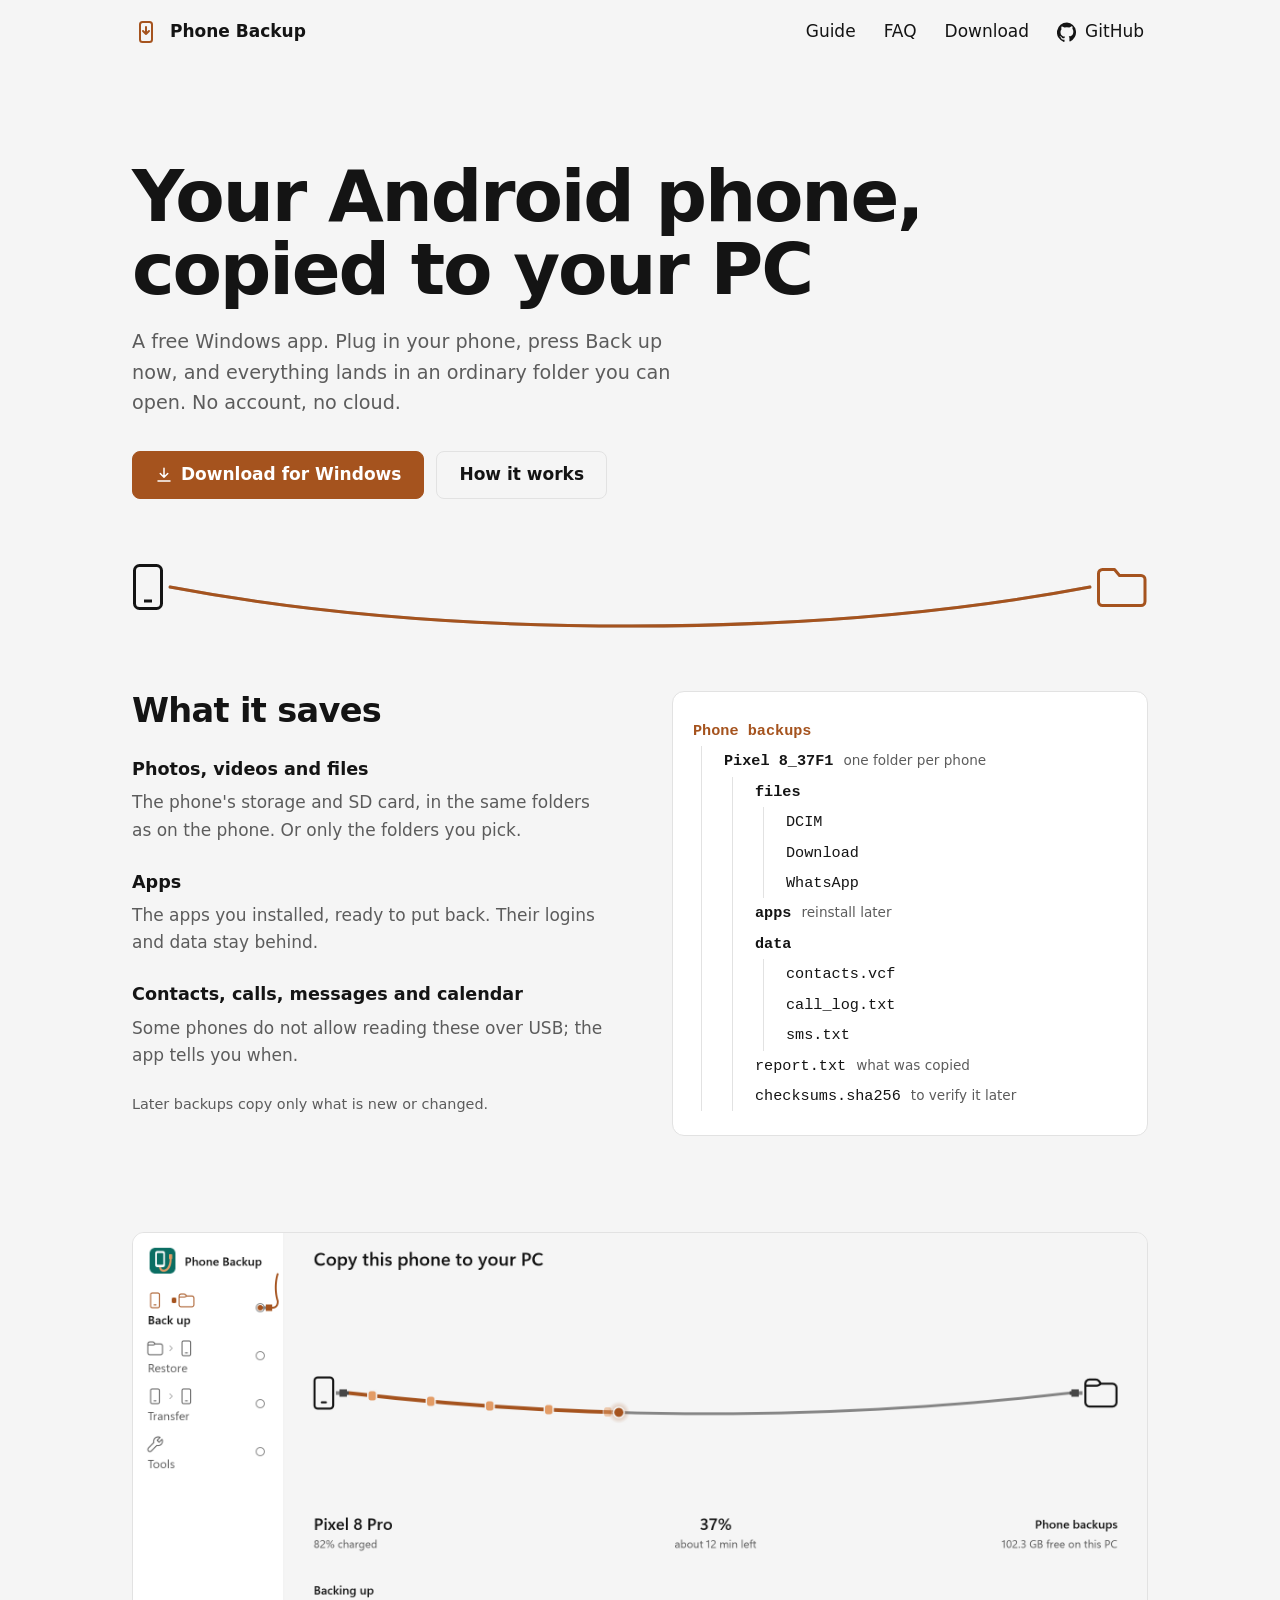
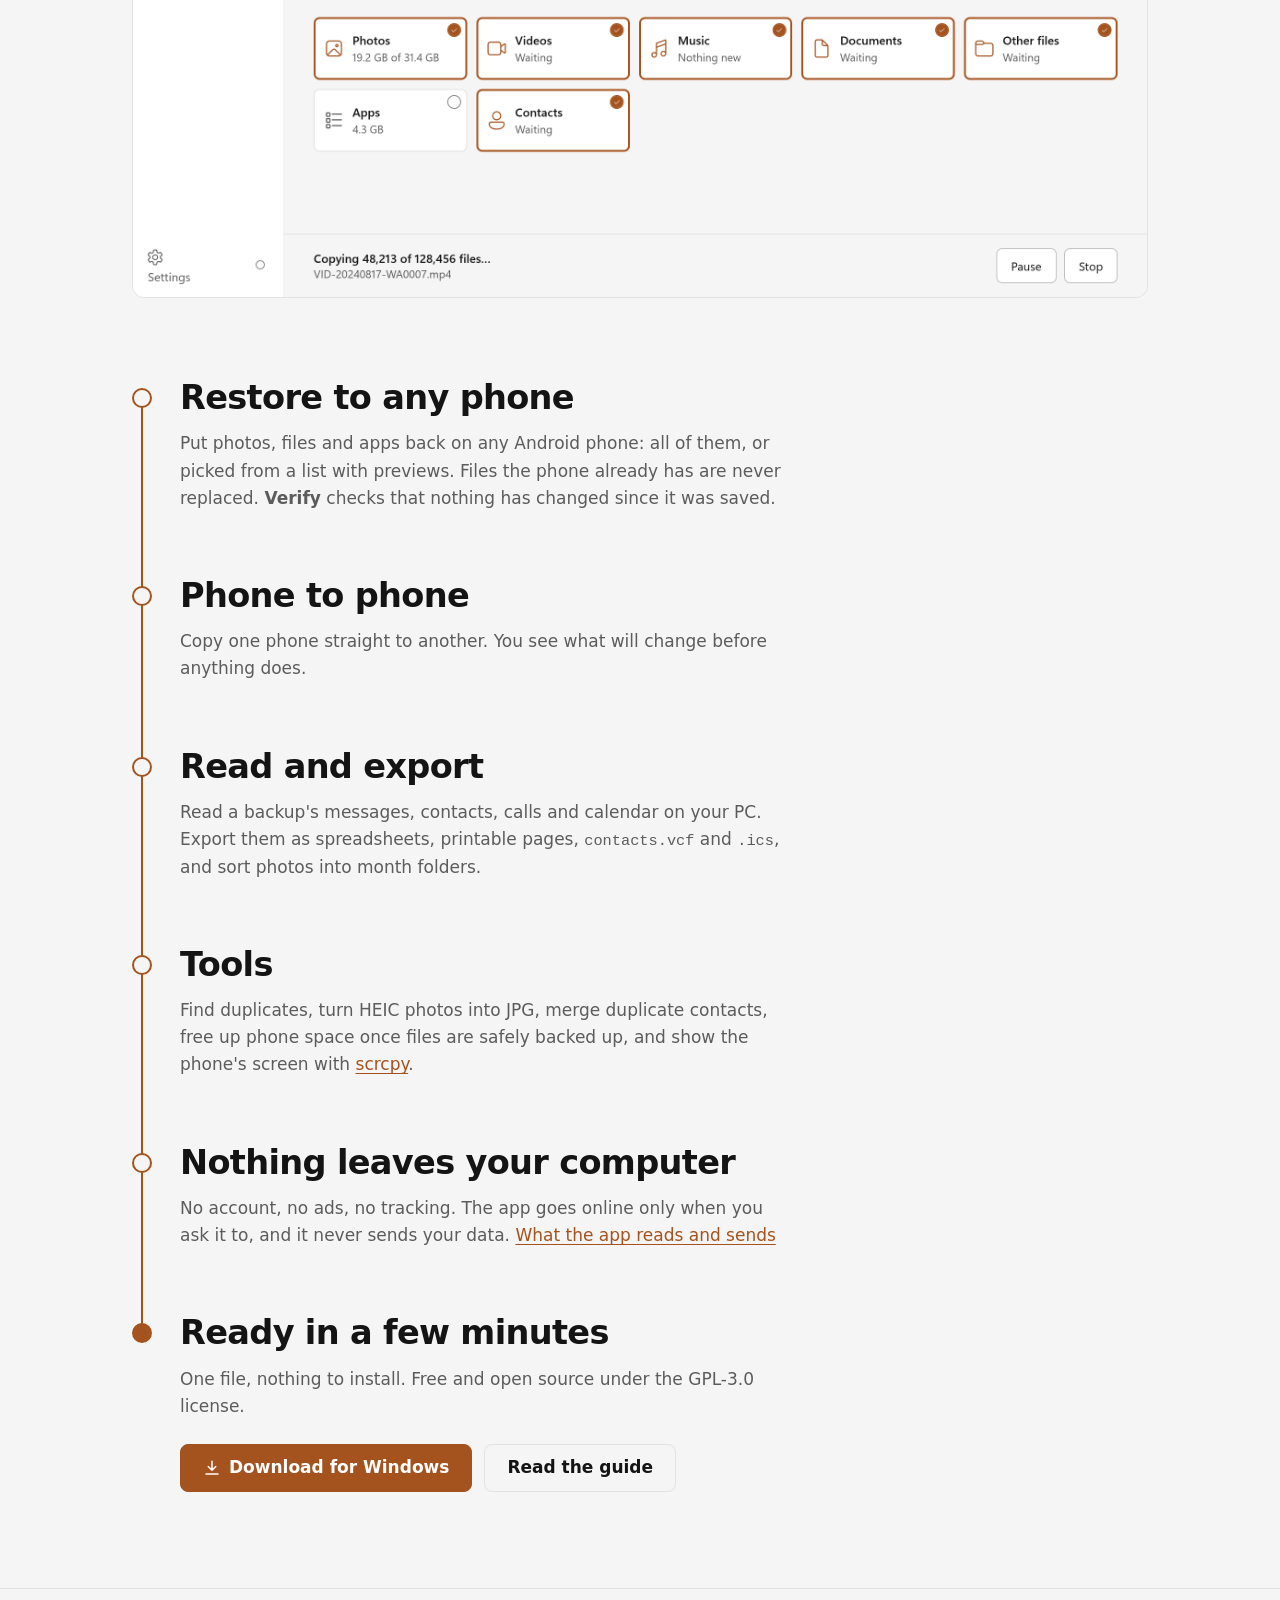
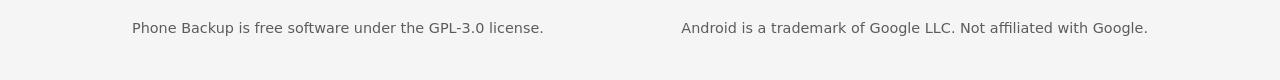
==== docs/index.html @ a94200a1 "Close the gaps in the home page rail and name the Verify button as the app shows it" ====
<!doctype html>
<html lang="en">
<head>
<meta charset="utf-8">
<meta name="viewport" content="width=device-width, initial-scale=1">
<title>Phone Backup: free Android backup for Windows</title>
<meta name="description" content="A free, open-source Windows app that backs up an Android phone over USB or Wi-Fi. No account, no cloud.">
<meta name="color-scheme" content="light dark">
<meta name="theme-color" media="(prefers-color-scheme: light)" content="#F5F5F5">
<meta name="theme-color" media="(prefers-color-scheme: dark)" content="#000000">
<link rel="stylesheet" href="site.css">
</head>
<body>
<a class="skip" href="#main">Skip to content</a>

<header>
  <div class="wrap">
    <a class="brand" href="./">
      <span class="logo" aria-hidden="true"><svg width="24" height="24" viewBox="0 0 24 24" fill="none" stroke="currentColor" stroke-width="2" stroke-linecap="round" stroke-linejoin="round" aria-hidden="true"><rect x="6" y="2" width="12" height="20" rx="2.5"/><path d="M12 7v7m-3-3 3 3 3-3"/></svg></span>
      Phone Backup
    </a>
    <nav aria-label="Pages">
      <a class="nav-link" href="guide">Guide</a>
      <a class="nav-link" href="faq">FAQ</a>
      <a class="nav-link" href="download">Download</a>
      <a class="nav-link" href="https://github.com/mitunmanav/phone-backup">
      <svg width="20" height="20" viewBox="0 0 24 24" fill="currentColor" aria-hidden="true"><path d="M12 .5a12 12 0 0 0-3.8 23.4c.6.1.8-.3.8-.6v-2.1c-3.3.7-4-1.6-4-1.6-.6-1.4-1.4-1.8-1.4-1.8-1-.7.1-.7.1-.7 1.2.1 1.8 1.2 1.8 1.2 1 1.8 2.8 1.3 3.5 1 .1-.8.4-1.3.7-1.6-2.7-.3-5.5-1.3-5.5-6 0-1.2.5-2.3 1.2-3.1-.1-.3-.5-1.5.1-3.2 0 0 1-.3 3.3 1.2a11.5 11.5 0 0 1 6 0C17.3 4.7 18.3 5 18.3 5c.7 1.7.2 2.9.1 3.2.8.8 1.2 1.9 1.2 3.1 0 4.7-2.8 5.7-5.5 6 .4.4.8 1.1.8 2.2v3.3c0 .3.2.7.8.6A12 12 0 0 0 12 .5Z"/></svg>
      GitHub
      </a>
    </nav>
  </div>
</header>

<main id="main">
  <div class="wrap intro">
    <h1>Your Android phone, copied to your PC</h1>
    <p class="lead">A free Windows app. Plug in your phone, press Back up now, and everything lands in an ordinary folder you can open. No account, no cloud.</p>
    <div class="actions">
      <a class="btn primary" href="download">
        <svg width="18" height="18" viewBox="0 0 24 24" fill="none" stroke="currentColor" stroke-width="2" stroke-linecap="round" stroke-linejoin="round" aria-hidden="true"><path d="M12 3v12m-5-5 5 5 5-5"/><path d="M4 20h16"/></svg>
        Download for Windows
      </a>
      <a class="btn" href="guide">How it works</a>
    </div>
  </div>

  <!-- The app's cable: copper fills from the phone to the folder once, then the folder lights up. -->
  <div class="wrap cable" aria-hidden="true">
    <svg class="end phone" width="32" height="48" viewBox="0 0 32 48" fill="none" stroke="currentColor" stroke-width="3"><rect x="2.5" y="2.5" width="27" height="43" rx="5"/><path d="M12 38h8"/></svg>
    <svg class="wire" viewBox="0 0 1000 60" preserveAspectRatio="none">
      <path class="slack" d="M0 12C300 64 700 64 1000 12" pathLength="100"/>
      <path class="lit" d="M0 12C300 64 700 64 1000 12" pathLength="100"/>
    </svg>
    <svg class="end folder" width="52" height="44" viewBox="0 0 52 44" fill="none" stroke="currentColor" stroke-width="3" stroke-linejoin="round"><path d="M2.5 8.5a4 4 0 0 1 4-4h12l5 6h21.5a4 4 0 0 1 4 4v22a4 4 0 0 1-4 4h-38.5a4 4 0 0 1-4-4z"/></svg>
  </div>

  <div class="wrap saves">
    <div class="kinds">
      <h2>What it saves</h2>
      <div>
        <h3>Photos, videos and files</h3>
        <p>The phone's storage and SD card, in the same folders as on the phone. Or only the folders you pick.</p>
      </div>
      <div>
        <h3>Apps</h3>
        <p>The apps you installed, ready to put back. Their logins and data stay behind.</p>
      </div>
      <div>
        <h3>Contacts, calls, messages and calendar</h3>
        <p>Some phones do not allow reading these over USB; the app tells you when.</p>
      </div>
      <p class="note">Later backups copy only what is new or changed.</p>
    </div>

    <div class="tree mono" role="img" aria-label="Example backup folder: files, apps and data folders inside a folder named after the phone.">
      <ul>
        <li style="--i:0"><span class="dir root">Phone backups</span>
          <ul>
            <li style="--i:1"><span class="dir">Pixel 8_37F1</span><span class="hint">one folder per phone</span>
              <ul>
                <li style="--i:2"><span class="dir">files</span>
                  <ul>
                    <li style="--i:3"><span>DCIM</span></li>
                    <li style="--i:4"><span>Download</span></li>
                    <li style="--i:5"><span>WhatsApp</span></li>
                  </ul>
                </li>
                <li style="--i:6"><span class="dir">apps</span><span class="hint">reinstall later</span></li>
                <li style="--i:7"><span class="dir">data</span>
                  <ul>
                    <li style="--i:8"><span>contacts.vcf</span></li>
                    <li style="--i:9"><span>call_log.txt</span></li>
                    <li style="--i:10"><span>sms.txt</span></li>
                  </ul>
                </li>
                <li style="--i:11"><span>report.txt</span><span class="hint">what was copied</span></li>
                <li style="--i:12"><span>checksums.sha256</span><span class="hint">to verify it later</span></li>
              </ul>
            </li>
          </ul>
        </li>
      </ul>
    </div>
  </div>

  <figure class="wrap shot">
    <picture>
      <source srcset="app-dark.png" media="(prefers-color-scheme: dark)">
      <img src="app-light.png" width="2200" height="1440" alt="Phone Backup copying a Pixel 8 Pro to the PC: a cable runs from the phone to the backup folder, lit 37% of the way, above tiles for photos, videos, music, documents, other files, apps and contacts.">
    </picture>
  </figure>

  <!-- The cable carries on down the page; each thing the app does plugs into it. -->
  <div class="wrap">
    <div class="rail">
      <div class="plug">
        <h2>Restore to any phone</h2>
        <p>Put photos, files and apps back on any Android phone: all of them, or picked from a list with previews. Files the phone already has are never replaced. <strong>Verify</strong> checks that nothing has changed since it was saved.</p>
      </div>
      <div class="plug">
        <h2>Phone to phone</h2>
        <p>Copy one phone straight to another. You see what will change before anything does.</p>
      </div>
      <div class="plug">
        <h2>Read and export</h2>
        <p>Read a backup's messages, contacts, calls and calendar on your PC. Export them as spreadsheets, printable pages, <code>contacts.vcf</code> and <code>.ics</code>, and sort photos into month folders.</p>
      </div>
      <div class="plug">
        <h2>Tools</h2>
        <p>Find duplicates, turn HEIC photos into JPG, merge duplicate contacts, free up phone space once files are safely backed up, and show the phone's screen with <a href="https://github.com/Genymobile/scrcpy">scrcpy</a>.</p>
      </div>
      <div class="plug">
        <h2>Nothing leaves your computer</h2>
        <p>No account, no ads, no tracking. The app goes online only when you ask it to, and it never sends your data. <a href="faq#privacy">What the app reads and sends</a></p>
      </div>
      <div class="plug">
        <h2>Ready in a few minutes</h2>
        <p>One file, nothing to install. Free and open source under the GPL-3.0 license.</p>
        <div class="actions">
          <a class="btn primary" href="download">
            <svg width="18" height="18" viewBox="0 0 24 24" fill="none" stroke="currentColor" stroke-width="2" stroke-linecap="round" stroke-linejoin="round" aria-hidden="true"><path d="M12 3v12m-5-5 5 5 5-5"/><path d="M4 20h16"/></svg>
            Download for Windows
          </a>
          <a class="btn" href="guide">Read the guide</a>
        </div>
      </div>
    </div>
  </div>
</main>

<footer>
  <div class="wrap">
    <span>Phone Backup is free software under the GPL-3.0 license.</span>
    <span>Android is a trademark of Google LLC. Not affiliated with Google.</span>
  </div>
</footer>

</body>
</html>
---- docs/site.css ----
/* Same colors as the app (src/ui/theme.rs, fn tokens). */
:root {
  --bg: #F5F5F5; --surface: #FFFFFF; --line: #E2E2E2;
  --ink: #141414; --muted: #5C5C5C;
  --accent: #A5531E; --on-accent: #FFFFFF;
  --ease-out: cubic-bezier(0.23, 1, 0.32, 1);
}
@media (prefers-color-scheme: dark) {
  :root {
    --bg: #000000; --surface: #101010; --line: #2C2C2C;
    --ink: #F4F4F4; --muted: #B0B0B0;
    --accent: #E39C66; --on-accent: #1A0E05;
  }
}
* { box-sizing: border-box; }
html { -webkit-text-size-adjust: 100%; -webkit-tap-highlight-color: transparent; }
a { touch-action: manipulation; }
body {
  margin: 0; background: var(--bg); color: var(--ink);
  font: 17px/1.6 "Segoe UI Variable Text", "Segoe UI", system-ui, -apple-system, sans-serif;
}
a { color: var(--accent); text-underline-offset: 3px; }
:focus-visible { outline: 2px solid var(--accent); outline-offset: 3px; border-radius: 4px; }
/* Hidden until a keyboard user tabs to it. */
.skip { position: absolute; left: 16px; top: -64px; z-index: 2; padding: 10px 16px; background: var(--accent); color: var(--on-accent); border-radius: 8px; font-weight: 600; }
.skip:focus { top: 12px; }
.wrap { max-width: 1080px; margin: 0 auto; padding: 0 16px; }
@media (min-width: 640px) { .wrap { padding: 0 32px; } }
.mono { font-family: "Cascadia Code", "Cascadia Mono", Consolas, monospace; }

/* Header: the logo, then the pages. On phones the pages wrap onto their own row. */
header .wrap { display: flex; flex-wrap: wrap; align-items: center; justify-content: space-between; gap: 0 24px; min-height: 64px; }
.brand { display: flex; align-items: center; gap: 10px; font-weight: 600; color: var(--ink); text-decoration: none; min-height: 44px; }
/* Logo spot: a fixed square so the logo can be swapped in without moving the header. */
.logo { display: inline-grid; place-items: center; width: 28px; height: 28px; flex-shrink: 0; color: var(--accent); }
.logo > * { max-width: 100%; max-height: 100%; }
nav { display: flex; flex-wrap: wrap; gap: 0 20px; }
.nav-link { color: var(--ink); min-height: 44px; display: inline-flex; align-items: center; gap: 8px; padding: 0 4px; text-decoration: none; }
.nav-link[aria-current="page"] { color: var(--accent); text-decoration: underline; text-decoration-thickness: 2px; }
@media (hover: hover) and (pointer: fine) { .nav-link:hover { text-decoration: underline; } }
.nav-link svg { flex-shrink: 0; }
.brand, .nav-link { white-space: nowrap; }
/* Keeps all four pages on one row at 320 px. */
@media (max-width: 420px) { nav { gap: 0 12px; } .nav-link { padding: 0 2px; } .nav-link svg { display: none; } }

h1 {
  font-family: "Segoe UI Variable Display", "Segoe UI", system-ui, sans-serif;
  font-size: clamp(2.4rem, 7vw, 4.5rem); line-height: 1.02; font-weight: 600;
  letter-spacing: -0.03em; margin: 0 0 20px; text-wrap: balance;
}
.lead { font-size: 1.2rem; color: var(--muted); margin: 0 0 32px; max-width: 30em; }
.page-head { padding-block: 48px 40px; }
@media (min-width: 900px) { .page-head { padding-block: 80px 56px; } }
.page-head .lead { margin-bottom: 0; }

.actions { display: flex; flex-wrap: wrap; gap: 12px; }
.btn {
  display: inline-flex; align-items: center; gap: 8px; min-height: 48px; padding: 0 22px;
  border-radius: 8px; font-weight: 600; text-decoration: none;
  border: 1px solid var(--line); color: var(--ink); background: transparent;
  transition: transform 160ms var(--ease-out), background-color 150ms ease;
  user-select: none; -webkit-user-select: none; -webkit-touch-callout: none;
}
.btn:active { transform: scale(.97); }
.btn.primary { background: var(--accent); border-color: var(--accent); color: var(--on-accent); }
@media (hover: hover) and (pointer: fine) {
  .btn:hover { background: var(--surface); }
  /* Mixing toward ink darkens copper in light mode and lightens it in dark, so label contrast only improves. */
  .btn.primary:hover { background: color-mix(in srgb, var(--accent) 85%, var(--ink)); }
}
.note { margin: 16px 0 0; font-size: .9rem; color: var(--muted); }

/* Home: the headline, then the app's cable from the phone to the folder on the PC. */
.intro { padding-block: 56px 48px; }
@media (min-width: 900px) { .intro { padding-block: 96px 64px; } }
.intro h1 { max-width: 12em; }
.cable { display: flex; align-items: flex-start; gap: 6px; }
.cable .end { flex-shrink: 0; color: var(--ink); }
/* The wire's path starts 12 px down, so 12 px more meets the middle of the 48 px phone; the folder's middle is at 24 px too. */
.cable .wire { flex: 1; min-width: 0; height: 60px; margin-top: 12px; overflow: visible; }
.cable .folder { margin-top: 2px; color: var(--accent); animation: lightup 300ms ease 2.5s backwards; }
.wire path { fill: none; stroke-width: 3; stroke-linecap: round; }
.wire .slack { stroke: var(--muted); opacity: .45; }
.wire .lit { stroke: var(--accent); stroke-dasharray: 100; animation: fill 2s cubic-bezier(0.65, 0, 0.35, 1) .5s backwards; }
@keyframes fill { from { stroke-dashoffset: 100; } }
@keyframes lightup { from { color: var(--ink); } }
@media (max-width: 420px) { .cable svg.end { transform: scale(.8); } }

/* What it saves beside the real folder the app writes. */
.saves { display: grid; gap: 40px; padding-block: 40px 72px; }
@media (min-width: 900px) { .saves { grid-template-columns: 1fr 1fr; gap: 64px; padding-block: 56px 96px; } }
.kinds { display: grid; gap: 24px; align-content: start; }
.kinds h2, .kinds .note { margin: 0; }
.kinds p { margin: 0; color: var(--muted); max-width: 32em; }
.tree {
  background: var(--surface); border: 1px solid var(--line); border-radius: 12px;
  padding: 24px 20px; font-size: .95rem; line-height: 2; overflow-x: auto;
}
.tree ul { list-style: none; margin: 0; padding: 0; }
.tree ul ul { padding-left: 22px; border-left: 1px solid var(--line); margin-left: 8px; }
/* Long phone names and paths wrap instead of being cut off at large text sizes. */
.tree li { overflow-wrap: anywhere; }
/* Rows arrive top to bottom once on load, like files landing in the backup. --i is the row number. */
.tree li > span { display: inline-block; max-width: 100%; line-height: 1.5; animation: arrive 360ms var(--ease-out) both; animation-delay: calc(1.2s + var(--i) * 50ms); }
@keyframes arrive { from { opacity: 0; transform: translateX(-8px); } }
.tree .dir { font-weight: 700; }
.tree .root { color: var(--accent); }
.tree .hint { margin-left: 10px; color: var(--muted); font-family: "Segoe UI", system-ui, sans-serif; font-size: .85rem; }
@media (max-width: 420px) { .tree { padding: 20px 14px; font-size: .85rem; } .tree ul ul { padding-left: 14px; margin-left: 4px; } }

/* The real app mid-backup; the picture follows the visitor's light or dark setting. */
.shot { margin: 0 auto; padding-bottom: 72px; }
.shot img { display: block; width: 100%; height: auto; border: 1px solid var(--line); border-radius: 12px; }

/* Home: the cable runs on down the page and each thing the app does plugs into a socket on it. Not numbered: these are not steps. */
.rail { max-width: 44em; padding: 8px 0 96px 48px; }
.plug { position: relative; padding-bottom: 64px; }
.plug:last-child { padding-bottom: 0; }
.plug h2 { position: relative; }
.plug h2::before {
  content: ""; position: absolute; left: -48px; top: calc(.6em - 10px); z-index: 1;
  width: 20px; height: 20px; border-radius: 50%; box-sizing: border-box;
  background: var(--bg); border: 2px solid var(--accent);
}
.plug:last-child h2::before { background: var(--accent); }
.plug::after { content: ""; position: absolute; left: -39px; top: 20px; bottom: -20px; width: 2px; background: var(--accent); }
.plug:last-child::after { display: none; }
.plug p { margin: 0; color: var(--muted); max-width: 36em; }
.plug .actions { margin-top: 24px; }
@media (max-width: 420px) { .rail { padding-left: 36px; } .plug h2::before { left: -36px; } .plug::after { left: -27px; } }

section { padding: 72px 0; border-top: 1px solid var(--line); }
h2 { font-size: clamp(1.6rem, 3.5vw, 2.1rem); line-height: 1.2; font-weight: 600; letter-spacing: -0.02em; margin: 0 0 12px; }
.section-lead { color: var(--muted); margin: 0 0 40px; max-width: 36em; }
h3 { font-size: 1.1rem; margin: 0 0 6px; }
.cols { display: grid; gap: 32px 40px; grid-template-columns: repeat(auto-fit, minmax(min(100%, 240px), 1fr)); }
.cols p { margin: 0; color: var(--muted); max-width: 32em; }
code { font-family: "Cascadia Code", Consolas, monospace; font-size: .9em; overflow-wrap: anywhere; }
pre { background: var(--surface); border: 1px solid var(--line); border-radius: 8px; padding: 16px; overflow-x: auto; margin: 16px 0 0; max-width: 32em; }
.split { display: grid; gap: 40px; }
@media (min-width: 900px) { .split { grid-template-columns: 1fr 1fr; gap: 64px; } }
.split p { color: var(--muted); margin: 0; max-width: 32em; }

/* Guide: a copper cable runs down the steps and plugs into each number, like the cable in the app. */
.steps { list-style: none; margin: 0; padding: 0; counter-reset: step; max-width: 40em; }
.steps li { position: relative; counter-increment: step; padding: 0 0 36px 60px; }
.steps li::before {
  content: counter(step); position: absolute; left: 0; top: -2px; z-index: 1;
  width: 36px; height: 36px; border-radius: 50%; display: grid; place-items: center;
  background: var(--bg); border: 2px solid var(--accent); color: var(--accent); font-weight: 700;
}
.steps li::after { content: ""; position: absolute; left: 17px; top: 34px; bottom: 0; width: 2px; background: var(--accent); }
.steps li:last-child { padding-bottom: 0; }
.steps li:last-child::after { display: none; }
.steps p { margin: 0; color: var(--muted); }
.steps h3 { padding-top: 4px; }

/* Guide and FAQ on wide screens: the section title stays in view on the left while its steps or answers scroll on the right. */
@media (min-width: 900px) {
  .aside { display: grid; grid-template-columns: minmax(0, 1fr) minmax(0, 2fr); gap: 64px; align-items: start; }
  .aside .side { position: sticky; top: 32px; }
  .aside .section-lead { margin-bottom: 0; }
  .aside .cols { grid-template-columns: 1fr; }
}

/* FAQ: every answer shown, grouped by topic. */
.qa { display: grid; gap: 32px; max-width: 40em; }
.qa p { margin: 0; color: var(--muted); }

/* Download: the newest release, read live from GitHub. */
.release {
  background: var(--surface); border: 1px solid var(--line); border-radius: 12px;
  padding: 28px 24px; max-width: 40em;
}
.release dl { display: grid; grid-template-columns: max-content 1fr; gap: 6px 24px; margin: 24px 0 0; }
.release dt { color: var(--muted); }
/* Placeholders stay faint until GitHub answers, then the real values fade in. */
.release dd { transition: opacity 150ms var(--ease-out); }
.release[aria-busy="true"] dd { opacity: .55; }
.release dd { margin: 0; font-variant-numeric: tabular-nums; overflow-wrap: anywhere; }
@media (max-width: 420px) { .release { padding: 20px 16px; } }
.release .note[role="status"]:empty { display: none; }
section.after { margin-top: 72px; }

footer { border-top: 1px solid var(--line); padding: 28px 0 40px; color: var(--muted); font-size: .9rem; }
footer .wrap { display: flex; flex-wrap: wrap; gap: 8px 32px; justify-content: space-between; }

@media (prefers-reduced-motion: reduce) {
  .btn { transition: background-color 150ms ease; } .btn:active { transform: none; }
  .tree li > span { animation-name: fade; }
  .wire .lit, .cable .folder { animation: none; }
}
@keyframes fade { from { opacity: 0; } }
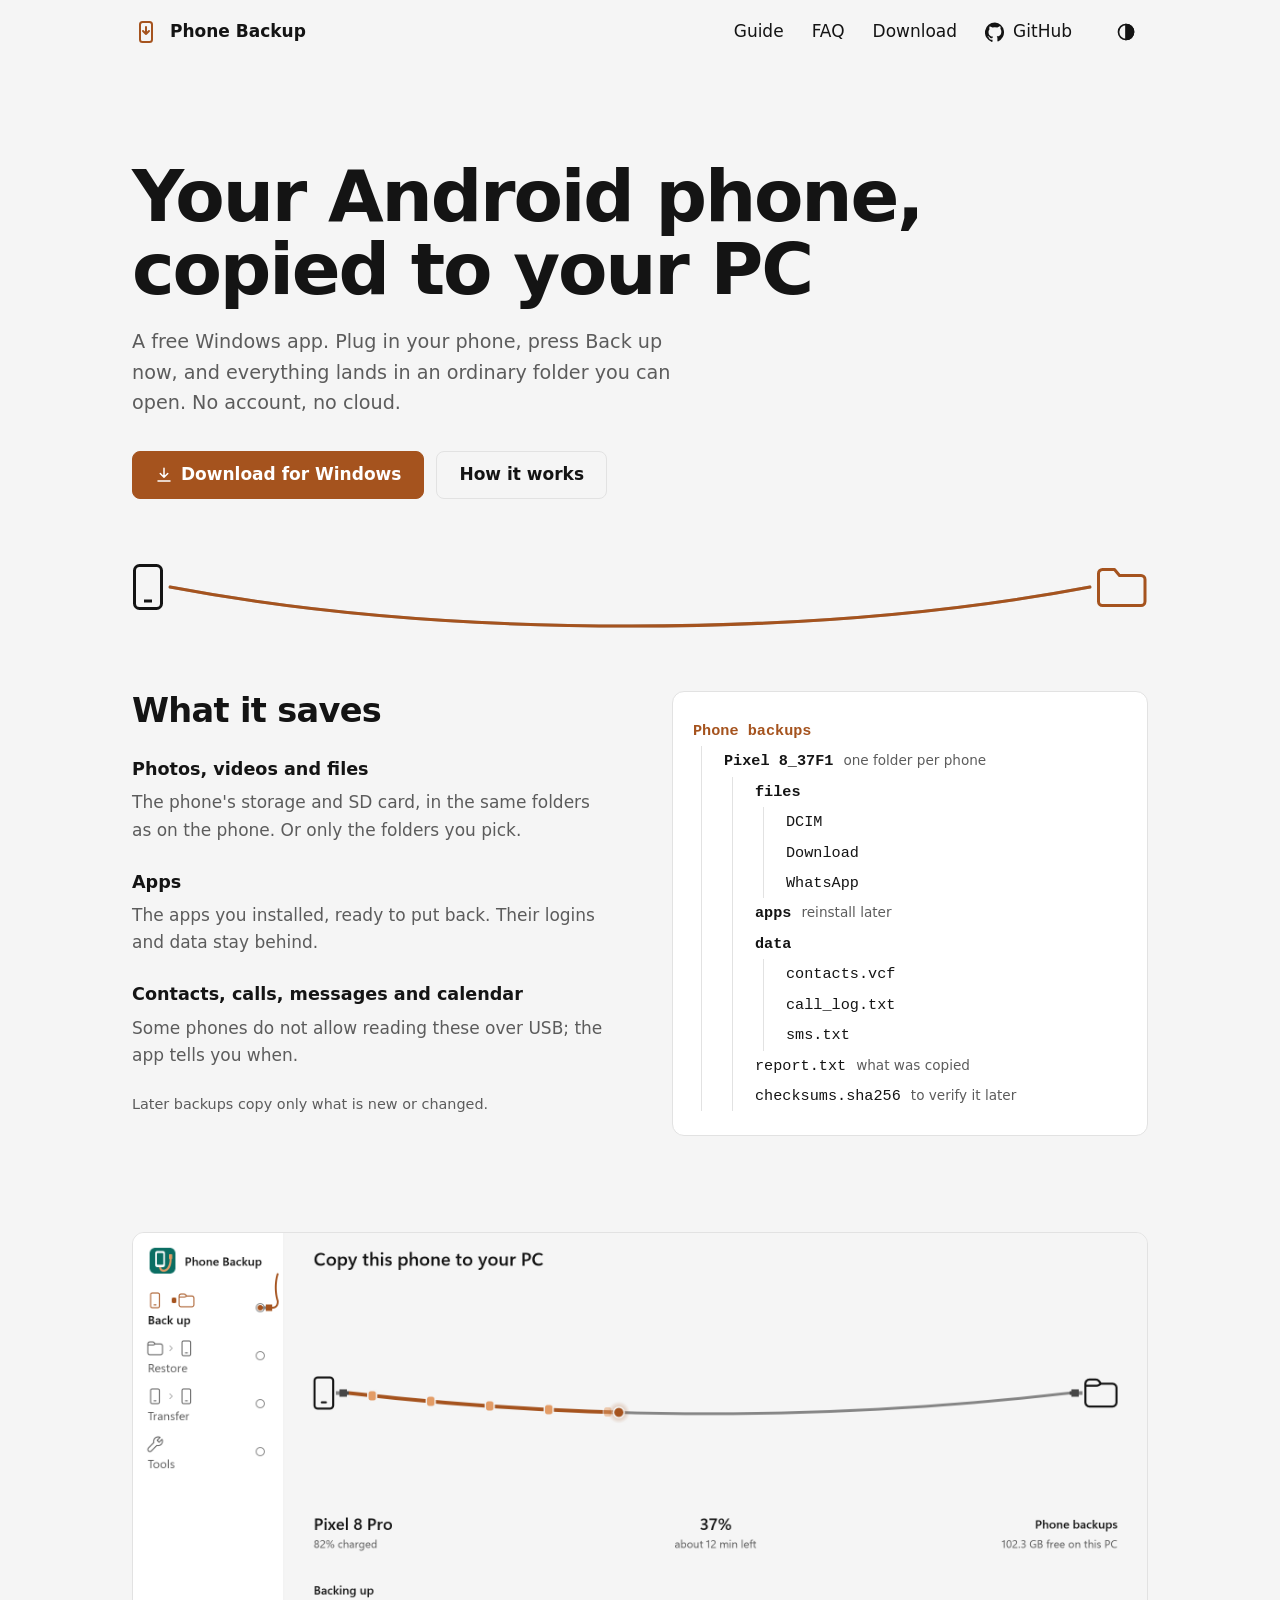
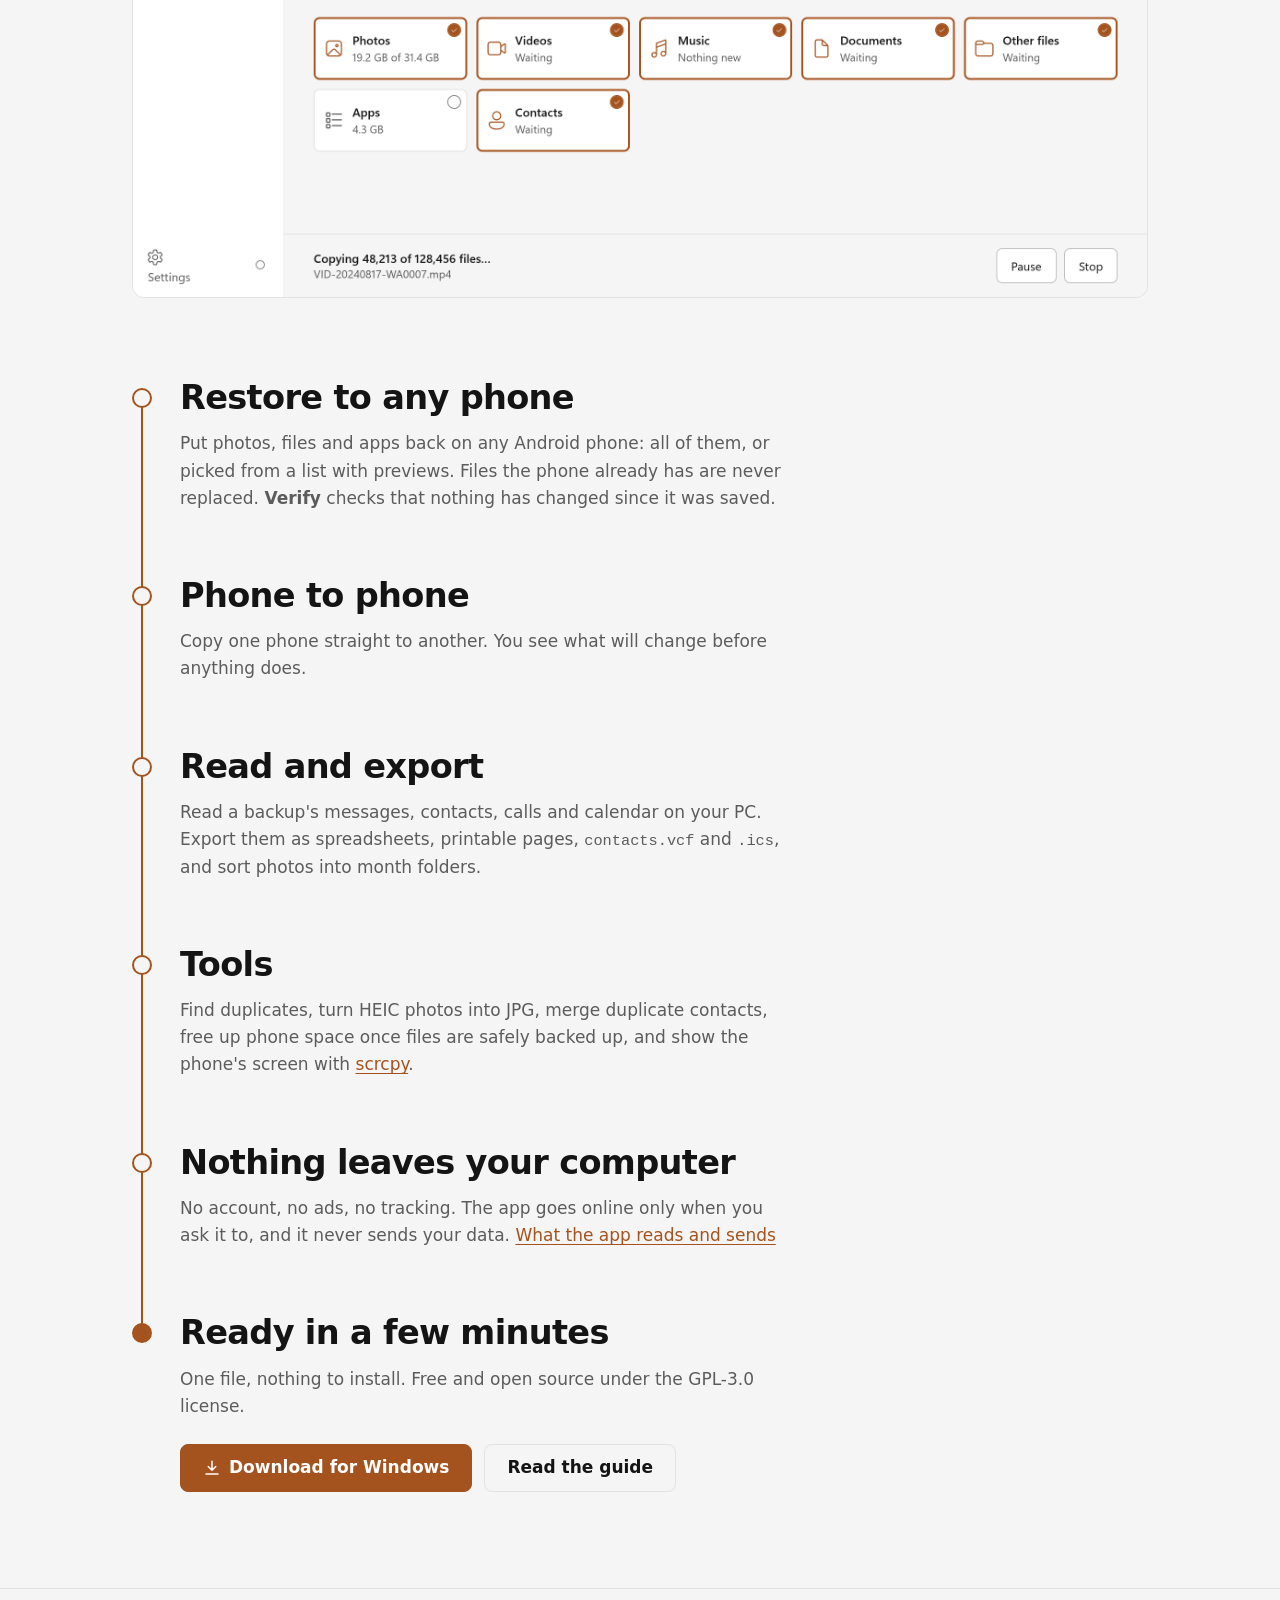
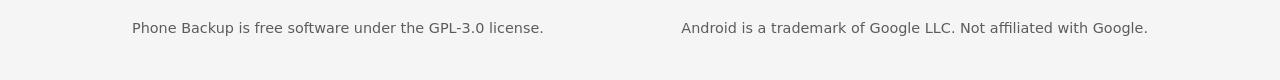
==== commit 43e95984: "Website: light the cable as you scroll, and add a theme button The copper cable on the Guide and hom" ====
--- a/docs/index.html
+++ b/docs/index.html
@@ -9,6 +9,7 @@
 <meta name="theme-color" media="(prefers-color-scheme: light)" content="#F5F5F5">
 <meta name="theme-color" media="(prefers-color-scheme: dark)" content="#000000">
 <link rel="stylesheet" href="site.css">
+<script src="theme.js"></script>
 </head>
 <body>
 <a class="skip" href="#main">Skip to content</a>
@@ -28,6 +29,11 @@
       GitHub
       </a>
     </nav>
+    <button class="theme" type="button" aria-label="Theme">
+      <svg class="auto" width="20" height="20" viewBox="0 0 24 24" fill="none" stroke="currentColor" stroke-width="2" aria-hidden="true"><circle cx="12" cy="12" r="9"/><path d="M12 3a9 9 0 0 1 0 18z" fill="currentColor"/></svg>
+      <svg class="sun" width="20" height="20" viewBox="0 0 24 24" fill="none" stroke="currentColor" stroke-width="2" stroke-linecap="round" aria-hidden="true"><circle cx="12" cy="12" r="4"/><path d="M12 2v2m0 16v2M4.9 4.9l1.4 1.4m11.4 11.4 1.4 1.4M2 12h2m16 0h2M4.9 19.1l1.4-1.4M17.7 6.3l1.4-1.4"/></svg>
+      <svg class="moon" width="20" height="20" viewBox="0 0 24 24" fill="none" stroke="currentColor" stroke-width="2" stroke-linejoin="round" aria-hidden="true"><path d="M20 14.5A8 8 0 1 1 9.5 4a6.5 6.5 0 0 0 10.5 10.5Z"/></svg>
+    </button>
   </div>
 </header>
 
--- a/docs/site.css
+++ b/docs/site.css
@@ -5,12 +5,20 @@
   --accent: #A5531E; --on-accent: #FFFFFF;
   --ease-out: cubic-bezier(0.23, 1, 0.32, 1);
 }
+/* Dark follows the device unless the header button (theme.js) picked a theme; the two dark blocks must match. */
+:root[data-theme="light"] { color-scheme: light; }
 @media (prefers-color-scheme: dark) {
-  :root {
+  :root:not([data-theme="light"]) {
     --bg: #000000; --surface: #101010; --line: #2C2C2C;
     --ink: #F4F4F4; --muted: #B0B0B0;
     --accent: #E39C66; --on-accent: #1A0E05;
   }
+}
+:root[data-theme="dark"] {
+  color-scheme: dark;
+  --bg: #000000; --surface: #101010; --line: #2C2C2C;
+  --ink: #F4F4F4; --muted: #B0B0B0;
+  --accent: #E39C66; --on-accent: #1A0E05;
 }
 * { box-sizing: border-box; }
 html { -webkit-text-size-adjust: 100%; -webkit-tap-highlight-color: transparent; }
@@ -41,6 +49,18 @@
 .nav-link svg { flex-shrink: 0; }
 .brand, .nav-link { white-space: nowrap; }
 /* Keeps all four pages on one row at 320 px. */
+/* Theme button: shows the icon of the current choice. Beside the links on wide screens; beside the logo on phones, where the links wrap to their own row. */
+.brand { margin-right: auto; }
+@media (max-width: 639px) { .brand { order: -2; } .theme { order: -1; } }
+.theme {
+  display: inline-grid; place-items: center; width: 44px; height: 44px; padding: 0; margin-left: 4px;
+  border: 0; border-radius: 8px; background: transparent; color: var(--ink); cursor: pointer;
+  transition: transform 160ms var(--ease-out), background-color 150ms ease;
+}
+.theme:active { transform: scale(.94); }
+@media (hover: hover) and (pointer: fine) { .theme:hover { background: var(--surface); } }
+.theme svg { display: none; }
+:root:not([data-theme]) .theme .auto, [data-theme="light"] .theme .sun, [data-theme="dark"] .theme .moon { display: block; }
 @media (max-width: 420px) { nav { gap: 0 12px; } .nav-link { padding: 0 2px; } .nav-link svg { display: none; } }
 
 h1 {
@@ -116,7 +136,7 @@
 .rail { max-width: 44em; padding: 8px 0 96px 48px; }
 .plug { position: relative; padding-bottom: 64px; }
 .plug:last-child { padding-bottom: 0; }
-.plug h2 { position: relative; }
+/* h2 stays unpositioned so its socket and the wire's track (below) are placed against the whole .plug. */
 .plug h2::before {
   content: ""; position: absolute; left: -48px; top: calc(.6em - 10px); z-index: 1;
   width: 20px; height: 20px; border-radius: 50%; box-sizing: border-box;
@@ -185,7 +205,29 @@
 footer { border-top: 1px solid var(--line); padding: 28px 0 40px; color: var(--muted); font-size: .9rem; }
 footer .wrap { display: flex; flex-wrap: wrap; gap: 8px 32px; justify-content: space-between; }
 
+/* Guide and home: the cable lights as you scroll. Each step's socket lights as it crosses three quarters of the way down
+   the screen and its wire fills on to the next one; the unlit wire shows in the line color. Browsers without
+   scroll-driven animations, and reduced motion, keep the cable fully lit. */
+@media (prefers-reduced-motion: no-preference) {
+  @supports (animation-timeline: view()) {
+    .steps li, .plug { view-timeline: --cable block; view-timeline-inset: 0 25%; }
+    .steps h3::after, .plug h2::after { content: ""; position: absolute; width: 2px; background: var(--line); }
+    .steps h3::after { left: 17px; top: 34px; bottom: 0; }
+    .plug h2::after { left: -39px; top: 20px; bottom: -20px; }
+    .steps li:last-child h3::after, .plug:last-child h2::after { display: none; }
+    .steps li::after, .plug::after { transform-origin: top; animation: charge linear both; animation-timeline: --cable; animation-range: entry 0% entry 100%; }
+    .steps li::before, .plug h2::before { animation: socket linear both; animation-timeline: --cable; animation-range: entry 0% entry 24px; }
+    @keyframes charge { from { transform: scaleY(0); } }
+    @keyframes socket { to { background: var(--accent); color: var(--on-accent); } }
+    /* Text blocks rise in gently as they come into view. */
+    .steps p, .plug p, .cols > div, .qa > div { animation: rise linear both; animation-timeline: view(); animation-range: entry 0% entry 60%; }
+    @keyframes rise { from { opacity: 0; transform: translateY(12px); } }
+  }
+}
+@media (max-width: 420px) { .plug h2::after { left: -27px; } }
+
 @media (prefers-reduced-motion: reduce) {
+  .theme { transition: background-color 150ms ease; } .theme:active { transform: none; }
   .btn { transition: background-color 150ms ease; } .btn:active { transform: none; }
   .tree li > span { animation-name: fade; }
   .wire .lit, .cable .folder { animation: none; }
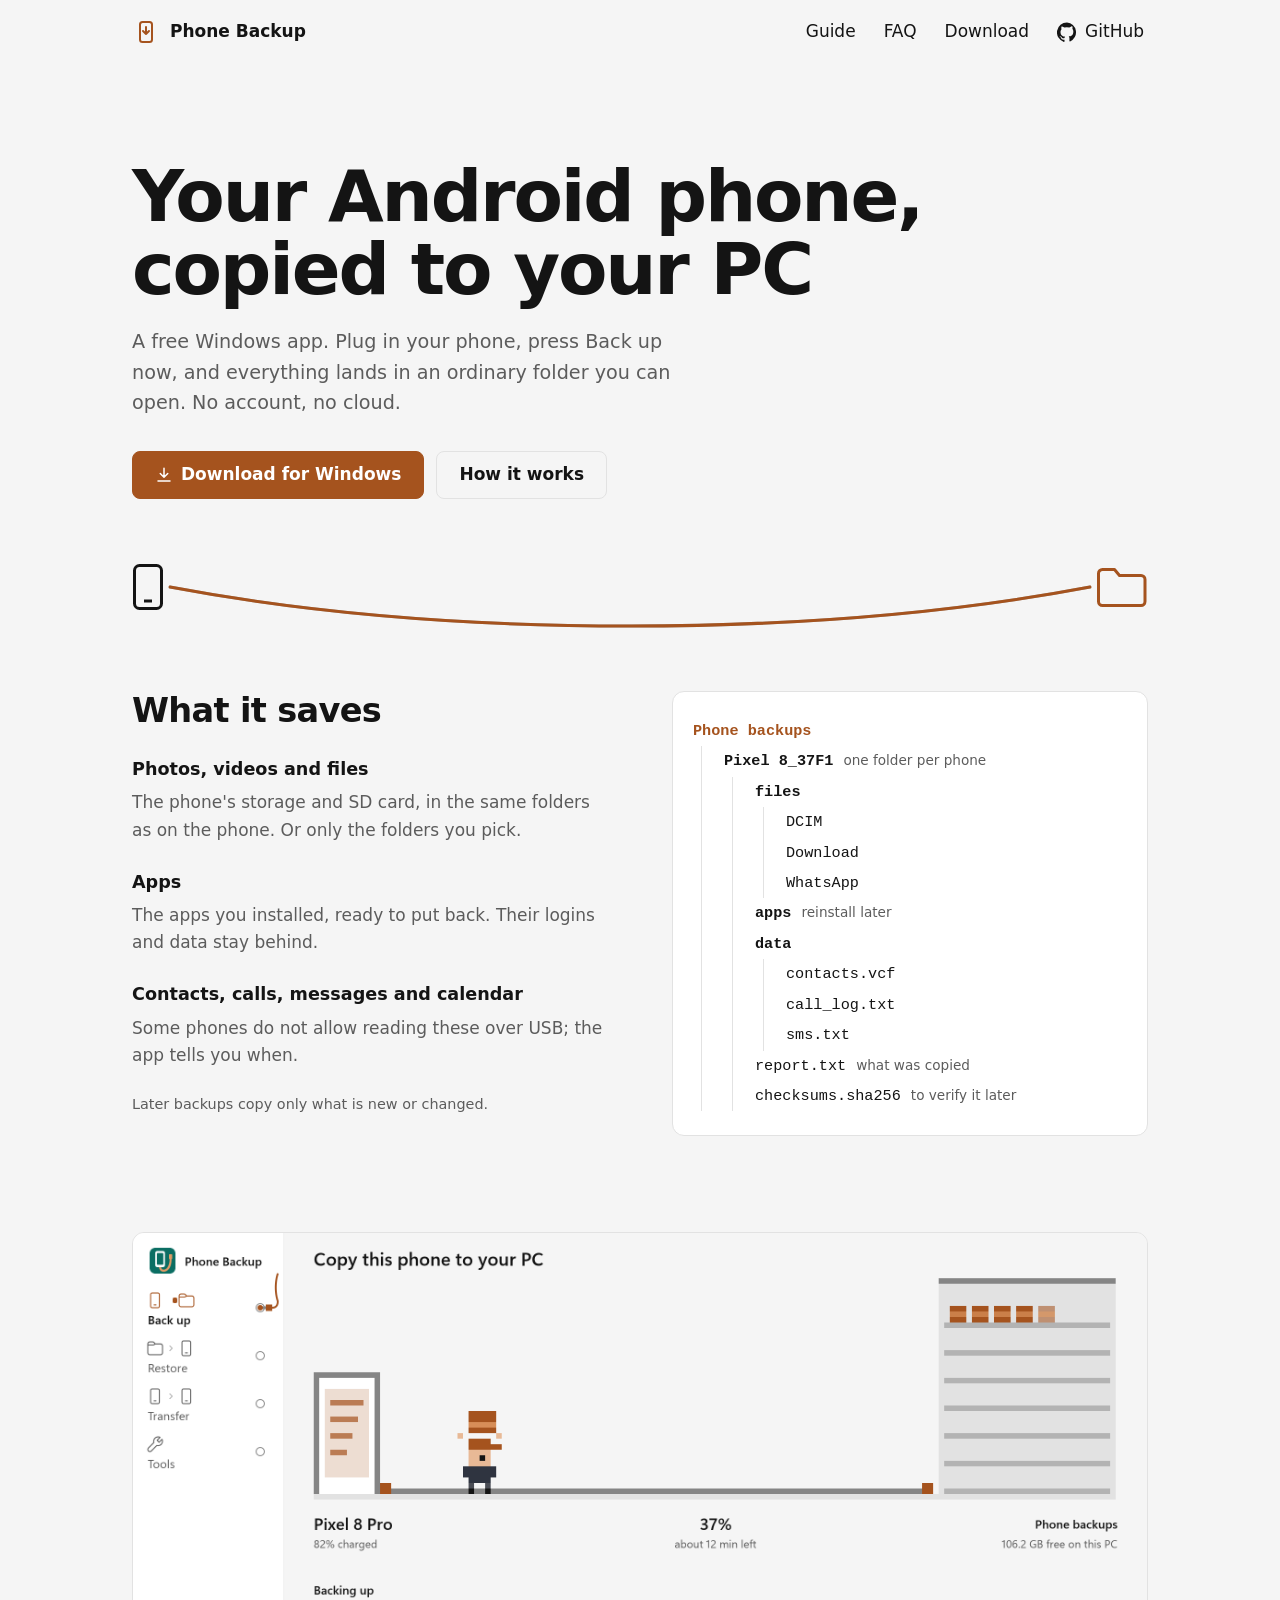
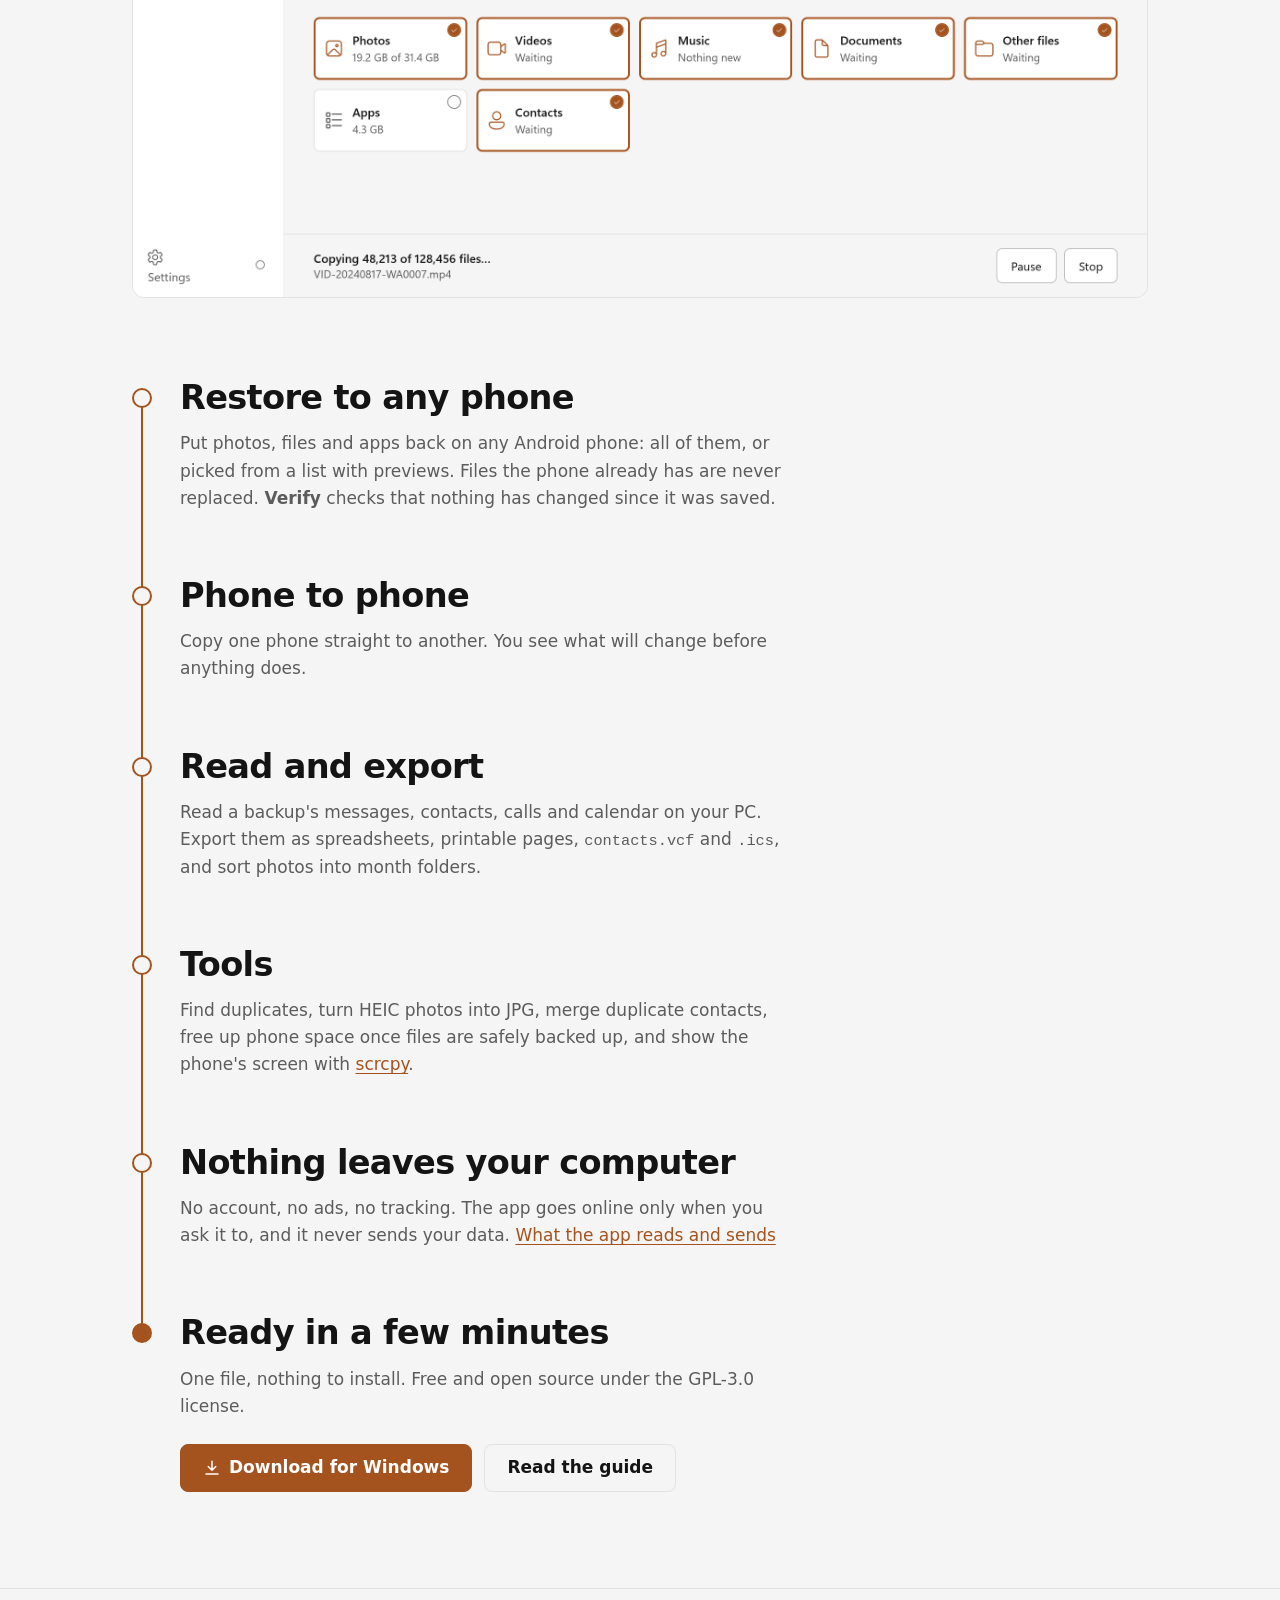
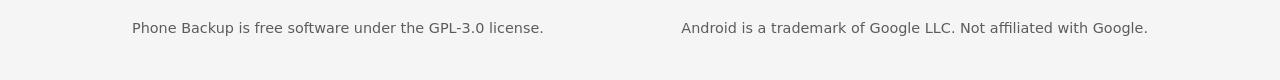
==== commit 87f565aa: "Show a pixel courier carrying the backup to the PC While a backup runs, is paused, stopped or finish" ====
--- a/docs/index.html
+++ b/docs/index.html
@@ -9,7 +9,6 @@
 <meta name="theme-color" media="(prefers-color-scheme: light)" content="#F5F5F5">
 <meta name="theme-color" media="(prefers-color-scheme: dark)" content="#000000">
 <link rel="stylesheet" href="site.css">
-<script src="theme.js"></script>
 </head>
 <body>
 <a class="skip" href="#main">Skip to content</a>
@@ -29,11 +28,6 @@
       GitHub
       </a>
     </nav>
-    <button class="theme" type="button" aria-label="Theme">
-      <svg class="auto" width="20" height="20" viewBox="0 0 24 24" fill="none" stroke="currentColor" stroke-width="2" aria-hidden="true"><circle cx="12" cy="12" r="9"/><path d="M12 3a9 9 0 0 1 0 18z" fill="currentColor"/></svg>
-      <svg class="sun" width="20" height="20" viewBox="0 0 24 24" fill="none" stroke="currentColor" stroke-width="2" stroke-linecap="round" aria-hidden="true"><circle cx="12" cy="12" r="4"/><path d="M12 2v2m0 16v2M4.9 4.9l1.4 1.4m11.4 11.4 1.4 1.4M2 12h2m16 0h2M4.9 19.1l1.4-1.4M17.7 6.3l1.4-1.4"/></svg>
-      <svg class="moon" width="20" height="20" viewBox="0 0 24 24" fill="none" stroke="currentColor" stroke-width="2" stroke-linejoin="round" aria-hidden="true"><path d="M20 14.5A8 8 0 1 1 9.5 4a6.5 6.5 0 0 0 10.5 10.5Z"/></svg>
-    </button>
   </div>
 </header>
 
@@ -112,7 +106,7 @@
   <figure class="wrap shot">
     <picture>
       <source srcset="app-dark.png" media="(prefers-color-scheme: dark)">
-      <img src="app-light.png" width="2200" height="1440" alt="Phone Backup copying a Pixel 8 Pro to the PC: a cable runs from the phone to the backup folder, lit 37% of the way, above tiles for photos, videos, music, documents, other files, apps and contacts.">
+      <img src="app-light.png" width="2200" height="1440" alt="Phone Backup copying a Pixel 8 Pro to the PC, 37% done: a small pixel courier carries boxes along the cable from the phone to shelves in the PC, above tiles for photos, videos, music, documents, other files, apps and contacts.">
     </picture>
   </figure>
 
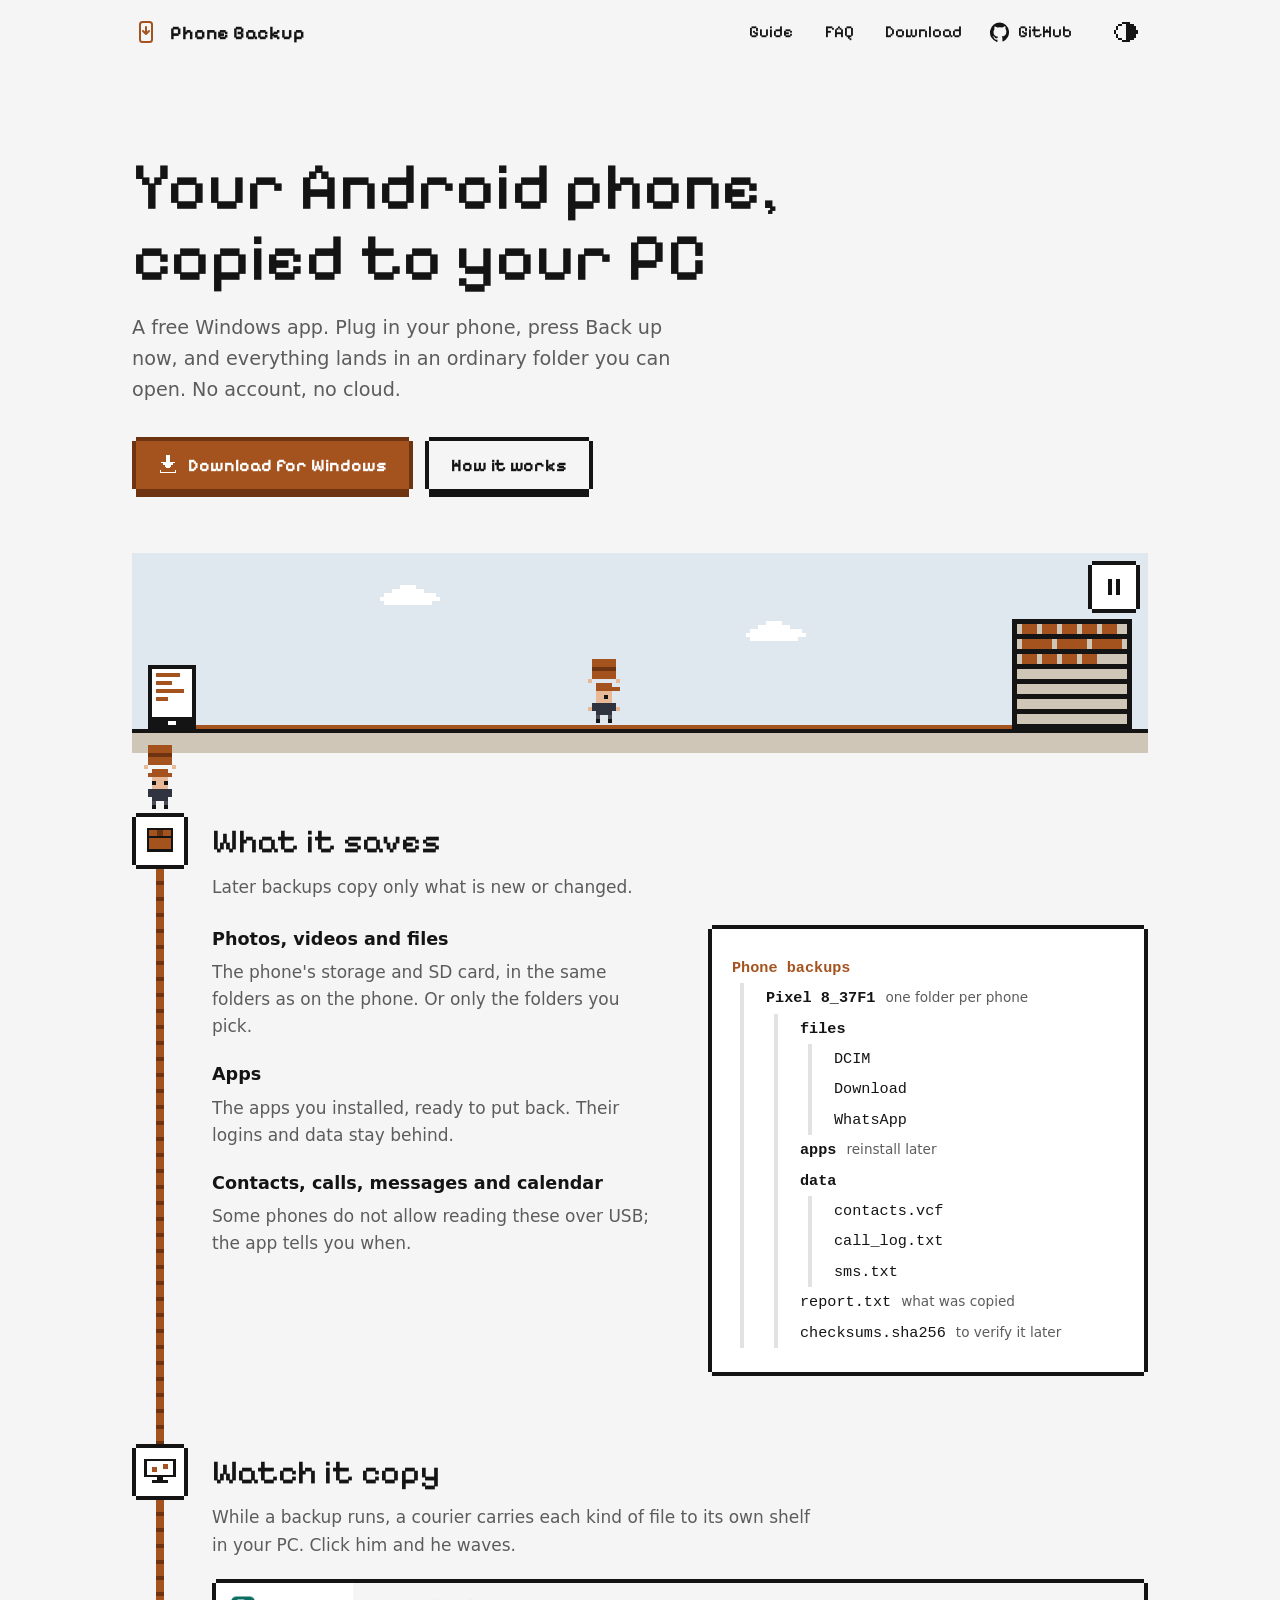
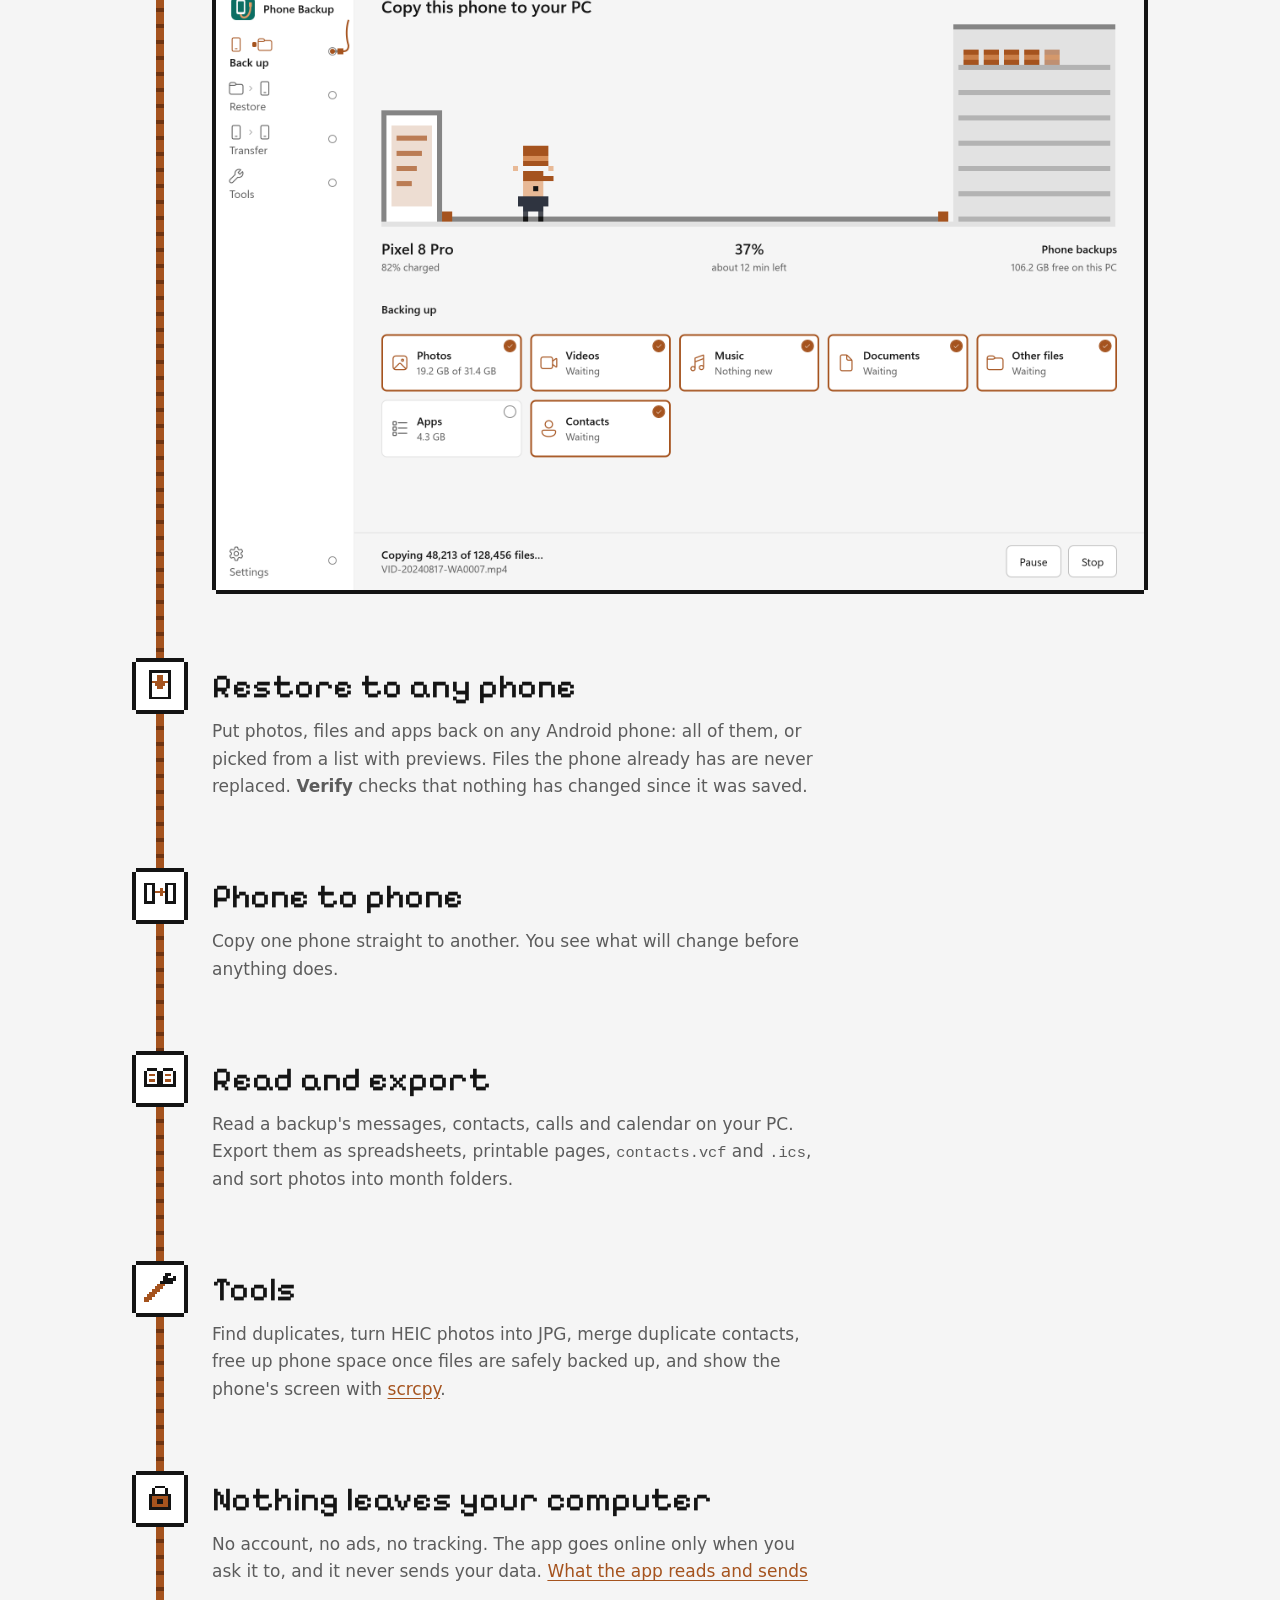
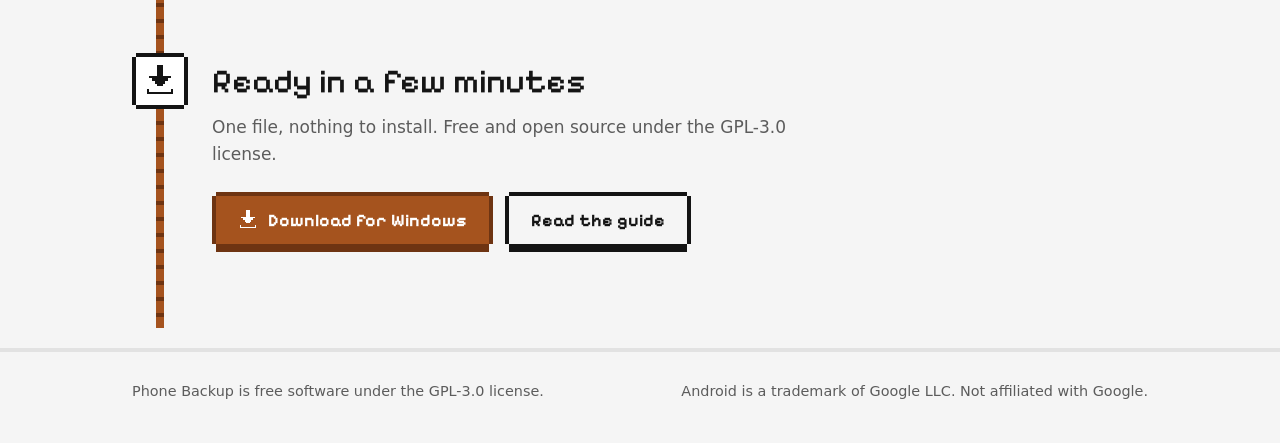
==== commit 02d50ddf: "Website: redesign all four pages as a pixel world around the courier The courier from the app's back" ====
--- a/docs/index.html
+++ b/docs/index.html
@@ -8,7 +8,10 @@
 <meta name="color-scheme" content="light dark">
 <meta name="theme-color" media="(prefers-color-scheme: light)" content="#F5F5F5">
 <meta name="theme-color" media="(prefers-color-scheme: dark)" content="#000000">
+<link rel="preload" href="fonts/pixelify-sans.woff2" as="font" type="font/woff2" crossorigin>
 <link rel="stylesheet" href="site.css">
+<script src="theme.js"></script>
+<script src="pixel.js" defer></script>
 </head>
 <body>
 <a class="skip" href="#main">Skip to content</a>
@@ -28,6 +31,9 @@
       GitHub
       </a>
     </nav>
+    <button class="theme" type="button" aria-label="Theme">
+      <span class="auto" data-px="auto"></span><span class="sun" data-px="sun"></span><span class="moon" data-px="moon"></span>
+    </button>
   </div>
 </header>
 
@@ -36,115 +42,130 @@
     <h1>Your Android phone, copied to your PC</h1>
     <p class="lead">A free Windows app. Plug in your phone, press Back up now, and everything lands in an ordinary folder you can open. No account, no cloud.</p>
     <div class="actions">
-      <a class="btn primary" href="download">
-        <svg width="18" height="18" viewBox="0 0 24 24" fill="none" stroke="currentColor" stroke-width="2" stroke-linecap="round" stroke-linejoin="round" aria-hidden="true"><path d="M12 3v12m-5-5 5 5 5-5"/><path d="M4 20h16"/></svg>
-        Download for Windows
-      </a>
+      <a class="btn primary" href="download"><span data-px="down"></span>Download for Windows</a>
       <a class="btn" href="guide">How it works</a>
     </div>
   </div>
 
-  <!-- The app's cable: copper fills from the phone to the folder once, then the folder lights up. -->
-  <div class="wrap cable" aria-hidden="true">
-    <svg class="end phone" width="32" height="48" viewBox="0 0 32 48" fill="none" stroke="currentColor" stroke-width="3"><rect x="2.5" y="2.5" width="27" height="43" rx="5"/><path d="M12 38h8"/></svg>
-    <svg class="wire" viewBox="0 0 1000 60" preserveAspectRatio="none">
-      <path class="slack" d="M0 12C300 64 700 64 1000 12" pathLength="100"/>
-      <path class="lit" d="M0 12C300 64 700 64 1000 12" pathLength="100"/>
-    </svg>
-    <svg class="end folder" width="52" height="44" viewBox="0 0 52 44" fill="none" stroke="currentColor" stroke-width="3" stroke-linejoin="round"><path d="M2.5 8.5a4 4 0 0 1 4-4h12l5 6h21.5a4 4 0 0 1 4 4v22a4 4 0 0 1-4 4h-38.5a4 4 0 0 1-4-4z"/></svg>
+  <!-- The courier from the app carries boxes from the phone along the cable to the shelves in the PC. -->
+  <div class="wrap">
+    <div class="world">
+      <span class="cloud" data-px="cloud" style="left: 24%; top: 28px"></span>
+      <span class="cloud" data-px="cloud" style="left: 60%; top: 64px"></span>
+      <span class="phone" data-px="phone"></span>
+      <span class="cable"></span>
+      <span class="pc" data-px="pc"></span>
+      <button class="pause" type="button" aria-label="Pause the courier" aria-pressed="false"><span data-px="pause"></span></button>
+      <button class="walker" type="button" aria-label="Wave to the courier"><span class="walk" data-px="courier"></span></button>
+    </div>
   </div>
 
-  <div class="wrap saves">
-    <div class="kinds">
+  <!-- The cable carries on down the page; each thing the app does is a stop on it. Not numbered: these are not steps. -->
+  <div class="wrap route">
+    <div class="rider" aria-hidden="true"><span class="front carry" data-px="courier"></span></div>
+
+    <section class="stop">
+      <span class="sign" aria-hidden="true"><span data-px="box"></span></span>
       <h2>What it saves</h2>
-      <div>
-        <h3>Photos, videos and files</h3>
-        <p>The phone's storage and SD card, in the same folders as on the phone. Or only the folders you pick.</p>
-      </div>
-      <div>
-        <h3>Apps</h3>
-        <p>The apps you installed, ready to put back. Their logins and data stay behind.</p>
-      </div>
-      <div>
-        <h3>Contacts, calls, messages and calendar</h3>
-        <p>Some phones do not allow reading these over USB; the app tells you when.</p>
-      </div>
-      <p class="note">Later backups copy only what is new or changed.</p>
-    </div>
-
-    <div class="tree mono" role="img" aria-label="Example backup folder: files, apps and data folders inside a folder named after the phone.">
-      <ul>
-        <li style="--i:0"><span class="dir root">Phone backups</span>
+      <p>Later backups copy only what is new or changed.</p>
+      <div class="saves">
+        <div class="kinds">
+          <div>
+            <h3>Photos, videos and files</h3>
+            <p>The phone's storage and SD card, in the same folders as on the phone. Or only the folders you pick.</p>
+          </div>
+          <div>
+            <h3>Apps</h3>
+            <p>The apps you installed, ready to put back. Their logins and data stay behind.</p>
+          </div>
+          <div>
+            <h3>Contacts, calls, messages and calendar</h3>
+            <p>Some phones do not allow reading these over USB; the app tells you when.</p>
+          </div>
+        </div>
+        <div class="tree mono" role="img" aria-label="Example backup folder: files, apps and data folders inside a folder named after the phone.">
           <ul>
-            <li style="--i:1"><span class="dir">Pixel 8_37F1</span><span class="hint">one folder per phone</span>
+            <li style="--i:0"><span class="dir root">Phone backups</span>
               <ul>
-                <li style="--i:2"><span class="dir">files</span>
+                <li style="--i:1"><span class="dir">Pixel 8_37F1</span><span class="hint">one folder per phone</span>
                   <ul>
-                    <li style="--i:3"><span>DCIM</span></li>
-                    <li style="--i:4"><span>Download</span></li>
-                    <li style="--i:5"><span>WhatsApp</span></li>
+                    <li style="--i:2"><span class="dir">files</span>
+                      <ul>
+                        <li style="--i:3"><span>DCIM</span></li>
+                        <li style="--i:4"><span>Download</span></li>
+                        <li style="--i:5"><span>WhatsApp</span></li>
+                      </ul>
+                    </li>
+                    <li style="--i:6"><span class="dir">apps</span><span class="hint">reinstall later</span></li>
+                    <li style="--i:7"><span class="dir">data</span>
+                      <ul>
+                        <li style="--i:8"><span>contacts.vcf</span></li>
+                        <li style="--i:9"><span>call_log.txt</span></li>
+                        <li style="--i:10"><span>sms.txt</span></li>
+                      </ul>
+                    </li>
+                    <li style="--i:11"><span>report.txt</span><span class="hint">what was copied</span></li>
+                    <li style="--i:12"><span>checksums.sha256</span><span class="hint">to verify it later</span></li>
                   </ul>
                 </li>
-                <li style="--i:6"><span class="dir">apps</span><span class="hint">reinstall later</span></li>
-                <li style="--i:7"><span class="dir">data</span>
-                  <ul>
-                    <li style="--i:8"><span>contacts.vcf</span></li>
-                    <li style="--i:9"><span>call_log.txt</span></li>
-                    <li style="--i:10"><span>sms.txt</span></li>
-                  </ul>
-                </li>
-                <li style="--i:11"><span>report.txt</span><span class="hint">what was copied</span></li>
-                <li style="--i:12"><span>checksums.sha256</span><span class="hint">to verify it later</span></li>
               </ul>
             </li>
           </ul>
-        </li>
-      </ul>
-    </div>
-  </div>
-
-  <figure class="wrap shot">
-    <picture>
-      <source srcset="app-dark.png" media="(prefers-color-scheme: dark)">
-      <img src="app-light.png" width="2200" height="1440" alt="Phone Backup copying a Pixel 8 Pro to the PC, 37% done: a small pixel courier carries boxes along the cable from the phone to shelves in the PC, above tiles for photos, videos, music, documents, other files, apps and contacts.">
-    </picture>
-  </figure>
-
-  <!-- The cable carries on down the page; each thing the app does plugs into it. -->
-  <div class="wrap">
-    <div class="rail">
-      <div class="plug">
-        <h2>Restore to any phone</h2>
-        <p>Put photos, files and apps back on any Android phone: all of them, or picked from a list with previews. Files the phone already has are never replaced. <strong>Verify</strong> checks that nothing has changed since it was saved.</p>
-      </div>
-      <div class="plug">
-        <h2>Phone to phone</h2>
-        <p>Copy one phone straight to another. You see what will change before anything does.</p>
-      </div>
-      <div class="plug">
-        <h2>Read and export</h2>
-        <p>Read a backup's messages, contacts, calls and calendar on your PC. Export them as spreadsheets, printable pages, <code>contacts.vcf</code> and <code>.ics</code>, and sort photos into month folders.</p>
-      </div>
-      <div class="plug">
-        <h2>Tools</h2>
-        <p>Find duplicates, turn HEIC photos into JPG, merge duplicate contacts, free up phone space once files are safely backed up, and show the phone's screen with <a href="https://github.com/Genymobile/scrcpy">scrcpy</a>.</p>
-      </div>
-      <div class="plug">
-        <h2>Nothing leaves your computer</h2>
-        <p>No account, no ads, no tracking. The app goes online only when you ask it to, and it never sends your data. <a href="faq#privacy">What the app reads and sends</a></p>
-      </div>
-      <div class="plug">
-        <h2>Ready in a few minutes</h2>
-        <p>One file, nothing to install. Free and open source under the GPL-3.0 license.</p>
-        <div class="actions">
-          <a class="btn primary" href="download">
-            <svg width="18" height="18" viewBox="0 0 24 24" fill="none" stroke="currentColor" stroke-width="2" stroke-linecap="round" stroke-linejoin="round" aria-hidden="true"><path d="M12 3v12m-5-5 5 5 5-5"/><path d="M4 20h16"/></svg>
-            Download for Windows
-          </a>
-          <a class="btn" href="guide">Read the guide</a>
         </div>
       </div>
-    </div>
+    </section>
+
+    <section class="stop">
+      <span class="sign" aria-hidden="true"><span data-px="screen"></span></span>
+      <h2>Watch it copy</h2>
+      <p>While a backup runs, a courier carries each kind of file to its own shelf in your PC. Click him and he waves.</p>
+      <figure class="shot">
+        <picture>
+          <source srcset="app-dark.png" media="(prefers-color-scheme: dark)">
+          <img src="app-light.png" width="2200" height="1440" loading="lazy" alt="Phone Backup copying a Pixel 8 Pro to the PC, 37% done: a small pixel courier carries boxes along the cable from the phone to shelves in the PC, above tiles for photos, videos, music, documents, other files, apps and contacts.">
+        </picture>
+      </figure>
+    </section>
+
+    <section class="stop">
+      <span class="sign" aria-hidden="true"><span data-px="back"></span></span>
+      <h2>Restore to any phone</h2>
+      <p>Put photos, files and apps back on any Android phone: all of them, or picked from a list with previews. Files the phone already has are never replaced. <strong>Verify</strong> checks that nothing has changed since it was saved.</p>
+    </section>
+
+    <section class="stop">
+      <span class="sign" aria-hidden="true"><span data-px="swap"></span></span>
+      <h2>Phone to phone</h2>
+      <p>Copy one phone straight to another. You see what will change before anything does.</p>
+    </section>
+
+    <section class="stop">
+      <span class="sign" aria-hidden="true"><span data-px="book"></span></span>
+      <h2>Read and export</h2>
+      <p>Read a backup's messages, contacts, calls and calendar on your PC. Export them as spreadsheets, printable pages, <code>contacts.vcf</code> and <code>.ics</code>, and sort photos into month folders.</p>
+    </section>
+
+    <section class="stop">
+      <span class="sign" aria-hidden="true"><span data-px="wrench"></span></span>
+      <h2>Tools</h2>
+      <p>Find duplicates, turn HEIC photos into JPG, merge duplicate contacts, free up phone space once files are safely backed up, and show the phone's screen with <a href="https://github.com/Genymobile/scrcpy">scrcpy</a>.</p>
+    </section>
+
+    <section class="stop">
+      <span class="sign" aria-hidden="true"><span data-px="lock"></span></span>
+      <h2>Nothing leaves your computer</h2>
+      <p>No account, no ads, no tracking. The app goes online only when you ask it to, and it never sends your data. <a href="faq#privacy">What the app reads and sends</a></p>
+    </section>
+
+    <section class="stop">
+      <span class="sign" aria-hidden="true"><span data-px="down"></span></span>
+      <h2>Ready in a few minutes</h2>
+      <p>One file, nothing to install. Free and open source under the GPL-3.0 license.</p>
+      <div class="actions">
+        <a class="btn primary" href="download"><span data-px="down"></span>Download for Windows</a>
+        <a class="btn" href="guide">Read the guide</a>
+      </div>
+    </section>
   </div>
 </main>
 
--- a/docs/site.css
+++ b/docs/site.css
@@ -1,235 +1,322 @@
-/* Same colors as the app (src/ui/theme.rs, fn tokens). */
-:root {
-  --bg: #F5F5F5; --surface: #FFFFFF; --line: #E2E2E2;
-  --ink: #141414; --muted: #5C5C5C;
-  --accent: #A5531E; --on-accent: #FFFFFF;
-  --ease-out: cubic-bezier(0.23, 1, 0.32, 1);
-}
-/* Dark follows the device unless the header button (theme.js) picked a theme; the two dark blocks must match. */
-:root[data-theme="light"] { color-scheme: light; }
-@media (prefers-color-scheme: dark) {
-  :root:not([data-theme="light"]) {
-    --bg: #000000; --surface: #101010; --line: #2C2C2C;
-    --ink: #F4F4F4; --muted: #B0B0B0;
-    --accent: #E39C66; --on-accent: #1A0E05;
-  }
-}
-:root[data-theme="dark"] {
-  color-scheme: dark;
-  --bg: #000000; --surface: #101010; --line: #2C2C2C;
-  --ink: #F4F4F4; --muted: #B0B0B0;
-  --accent: #E39C66; --on-accent: #1A0E05;
-}
-* { box-sizing: border-box; }
-html { -webkit-text-size-adjust: 100%; -webkit-tap-highlight-color: transparent; }
-a { touch-action: manipulation; }
-body {
-  margin: 0; background: var(--bg); color: var(--ink);
-  font: 17px/1.6 "Segoe UI Variable Text", "Segoe UI", system-ui, -apple-system, sans-serif;
-}
-a { color: var(--accent); text-underline-offset: 3px; }
-:focus-visible { outline: 2px solid var(--accent); outline-offset: 3px; border-radius: 4px; }
-/* Hidden until a keyboard user tabs to it. */
-.skip { position: absolute; left: 16px; top: -64px; z-index: 2; padding: 10px 16px; background: var(--accent); color: var(--on-accent); border-radius: 8px; font-weight: 600; }
-.skip:focus { top: 12px; }
-.wrap { max-width: 1080px; margin: 0 auto; padding: 0 16px; }
-@media (min-width: 640px) { .wrap { padding: 0 32px; } }
-.mono { font-family: "Cascadia Code", "Cascadia Mono", Consolas, monospace; }
-
-/* Header: the logo, then the pages. On phones the pages wrap onto their own row. */
-header .wrap { display: flex; flex-wrap: wrap; align-items: center; justify-content: space-between; gap: 0 24px; min-height: 64px; }
-.brand { display: flex; align-items: center; gap: 10px; font-weight: 600; color: var(--ink); text-decoration: none; min-height: 44px; }
-/* Logo spot: a fixed square so the logo can be swapped in without moving the header. */
-.logo { display: inline-grid; place-items: center; width: 28px; height: 28px; flex-shrink: 0; color: var(--accent); }
-.logo > * { max-width: 100%; max-height: 100%; }
-nav { display: flex; flex-wrap: wrap; gap: 0 20px; }
-.nav-link { color: var(--ink); min-height: 44px; display: inline-flex; align-items: center; gap: 8px; padding: 0 4px; text-decoration: none; }
-.nav-link[aria-current="page"] { color: var(--accent); text-decoration: underline; text-decoration-thickness: 2px; }
-@media (hover: hover) and (pointer: fine) { .nav-link:hover { text-decoration: underline; } }
-.nav-link svg { flex-shrink: 0; }
-.brand, .nav-link { white-space: nowrap; }
-/* Keeps all four pages on one row at 320 px. */
-/* Theme button: shows the icon of the current choice. Beside the links on wide screens; beside the logo on phones, where the links wrap to their own row. */
-.brand { margin-right: auto; }
-@media (max-width: 639px) { .brand { order: -2; } .theme { order: -1; } }
-.theme {
-  display: inline-grid; place-items: center; width: 44px; height: 44px; padding: 0; margin-left: 4px;
-  border: 0; border-radius: 8px; background: transparent; color: var(--ink); cursor: pointer;
-  transition: transform 160ms var(--ease-out), background-color 150ms ease;
-}
-.theme:active { transform: scale(.94); }
-@media (hover: hover) and (pointer: fine) { .theme:hover { background: var(--surface); } }
-.theme svg { display: none; }
-:root:not([data-theme]) .theme .auto, [data-theme="light"] .theme .sun, [data-theme="dark"] .theme .moon { display: block; }
-@media (max-width: 420px) { nav { gap: 0 12px; } .nav-link { padding: 0 2px; } .nav-link svg { display: none; } }
-
-h1 {
-  font-family: "Segoe UI Variable Display", "Segoe UI", system-ui, sans-serif;
-  font-size: clamp(2.4rem, 7vw, 4.5rem); line-height: 1.02; font-weight: 600;
-  letter-spacing: -0.03em; margin: 0 0 20px; text-wrap: balance;
-}
-.lead { font-size: 1.2rem; color: var(--muted); margin: 0 0 32px; max-width: 30em; }
-.page-head { padding-block: 48px 40px; }
-@media (min-width: 900px) { .page-head { padding-block: 80px 56px; } }
-.page-head .lead { margin-bottom: 0; }
-
-.actions { display: flex; flex-wrap: wrap; gap: 12px; }
-.btn {
-  display: inline-flex; align-items: center; gap: 8px; min-height: 48px; padding: 0 22px;
-  border-radius: 8px; font-weight: 600; text-decoration: none;
-  border: 1px solid var(--line); color: var(--ink); background: transparent;
-  transition: transform 160ms var(--ease-out), background-color 150ms ease;
-  user-select: none; -webkit-user-select: none; -webkit-touch-callout: none;
-}
-.btn:active { transform: scale(.97); }
-.btn.primary { background: var(--accent); border-color: var(--accent); color: var(--on-accent); }
-@media (hover: hover) and (pointer: fine) {
-  .btn:hover { background: var(--surface); }
-  /* Mixing toward ink darkens copper in light mode and lightens it in dark, so label contrast only improves. */
-  .btn.primary:hover { background: color-mix(in srgb, var(--accent) 85%, var(--ink)); }
-}
-.note { margin: 16px 0 0; font-size: .9rem; color: var(--muted); }
-
-/* Home: the headline, then the app's cable from the phone to the folder on the PC. */
-.intro { padding-block: 56px 48px; }
-@media (min-width: 900px) { .intro { padding-block: 96px 64px; } }
-.intro h1 { max-width: 12em; }
-.cable { display: flex; align-items: flex-start; gap: 6px; }
-.cable .end { flex-shrink: 0; color: var(--ink); }
-/* The wire's path starts 12 px down, so 12 px more meets the middle of the 48 px phone; the folder's middle is at 24 px too. */
-.cable .wire { flex: 1; min-width: 0; height: 60px; margin-top: 12px; overflow: visible; }
-.cable .folder { margin-top: 2px; color: var(--accent); animation: lightup 300ms ease 2.5s backwards; }
-.wire path { fill: none; stroke-width: 3; stroke-linecap: round; }
-.wire .slack { stroke: var(--muted); opacity: .45; }
-.wire .lit { stroke: var(--accent); stroke-dasharray: 100; animation: fill 2s cubic-bezier(0.65, 0, 0.35, 1) .5s backwards; }
-@keyframes fill { from { stroke-dashoffset: 100; } }
-@keyframes lightup { from { color: var(--ink); } }
-@media (max-width: 420px) { .cable svg.end { transform: scale(.8); } }
-
-/* What it saves beside the real folder the app writes. */
-.saves { display: grid; gap: 40px; padding-block: 40px 72px; }
-@media (min-width: 900px) { .saves { grid-template-columns: 1fr 1fr; gap: 64px; padding-block: 56px 96px; } }
-.kinds { display: grid; gap: 24px; align-content: start; }
-.kinds h2, .kinds .note { margin: 0; }
-.kinds p { margin: 0; color: var(--muted); max-width: 32em; }
-.tree {
-  background: var(--surface); border: 1px solid var(--line); border-radius: 12px;
-  padding: 24px 20px; font-size: .95rem; line-height: 2; overflow-x: auto;
-}
-.tree ul { list-style: none; margin: 0; padding: 0; }
-.tree ul ul { padding-left: 22px; border-left: 1px solid var(--line); margin-left: 8px; }
-/* Long phone names and paths wrap instead of being cut off at large text sizes. */
-.tree li { overflow-wrap: anywhere; }
-/* Rows arrive top to bottom once on load, like files landing in the backup. --i is the row number. */
-.tree li > span { display: inline-block; max-width: 100%; line-height: 1.5; animation: arrive 360ms var(--ease-out) both; animation-delay: calc(1.2s + var(--i) * 50ms); }
-@keyframes arrive { from { opacity: 0; transform: translateX(-8px); } }
-.tree .dir { font-weight: 700; }
-.tree .root { color: var(--accent); }
-.tree .hint { margin-left: 10px; color: var(--muted); font-family: "Segoe UI", system-ui, sans-serif; font-size: .85rem; }
-@media (max-width: 420px) { .tree { padding: 20px 14px; font-size: .85rem; } .tree ul ul { padding-left: 14px; margin-left: 4px; } }
-
-/* The real app mid-backup; the picture follows the visitor's light or dark setting. */
-.shot { margin: 0 auto; padding-bottom: 72px; }
-.shot img { display: block; width: 100%; height: auto; border: 1px solid var(--line); border-radius: 12px; }
-
-/* Home: the cable runs on down the page and each thing the app does plugs into a socket on it. Not numbered: these are not steps. */
-.rail { max-width: 44em; padding: 8px 0 96px 48px; }
-.plug { position: relative; padding-bottom: 64px; }
-.plug:last-child { padding-bottom: 0; }
-/* h2 stays unpositioned so its socket and the wire's track (below) are placed against the whole .plug. */
-.plug h2::before {
-  content: ""; position: absolute; left: -48px; top: calc(.6em - 10px); z-index: 1;
-  width: 20px; height: 20px; border-radius: 50%; box-sizing: border-box;
-  background: var(--bg); border: 2px solid var(--accent);
-}
-.plug:last-child h2::before { background: var(--accent); }
-.plug::after { content: ""; position: absolute; left: -39px; top: 20px; bottom: -20px; width: 2px; background: var(--accent); }
-.plug:last-child::after { display: none; }
-.plug p { margin: 0; color: var(--muted); max-width: 36em; }
-.plug .actions { margin-top: 24px; }
-@media (max-width: 420px) { .rail { padding-left: 36px; } .plug h2::before { left: -36px; } .plug::after { left: -27px; } }
-
-section { padding: 72px 0; border-top: 1px solid var(--line); }
-h2 { font-size: clamp(1.6rem, 3.5vw, 2.1rem); line-height: 1.2; font-weight: 600; letter-spacing: -0.02em; margin: 0 0 12px; }
-.section-lead { color: var(--muted); margin: 0 0 40px; max-width: 36em; }
-h3 { font-size: 1.1rem; margin: 0 0 6px; }
-.cols { display: grid; gap: 32px 40px; grid-template-columns: repeat(auto-fit, minmax(min(100%, 240px), 1fr)); }
-.cols p { margin: 0; color: var(--muted); max-width: 32em; }
-code { font-family: "Cascadia Code", Consolas, monospace; font-size: .9em; overflow-wrap: anywhere; }
-pre { background: var(--surface); border: 1px solid var(--line); border-radius: 8px; padding: 16px; overflow-x: auto; margin: 16px 0 0; max-width: 32em; }
-.split { display: grid; gap: 40px; }
-@media (min-width: 900px) { .split { grid-template-columns: 1fr 1fr; gap: 64px; } }
-.split p { color: var(--muted); margin: 0; max-width: 32em; }
-
-/* Guide: a copper cable runs down the steps and plugs into each number, like the cable in the app. */
-.steps { list-style: none; margin: 0; padding: 0; counter-reset: step; max-width: 40em; }
-.steps li { position: relative; counter-increment: step; padding: 0 0 36px 60px; }
-.steps li::before {
-  content: counter(step); position: absolute; left: 0; top: -2px; z-index: 1;
-  width: 36px; height: 36px; border-radius: 50%; display: grid; place-items: center;
-  background: var(--bg); border: 2px solid var(--accent); color: var(--accent); font-weight: 700;
-}
-.steps li::after { content: ""; position: absolute; left: 17px; top: 34px; bottom: 0; width: 2px; background: var(--accent); }
-.steps li:last-child { padding-bottom: 0; }
-.steps li:last-child::after { display: none; }
-.steps p { margin: 0; color: var(--muted); }
-.steps h3 { padding-top: 4px; }
-
-/* Guide and FAQ on wide screens: the section title stays in view on the left while its steps or answers scroll on the right. */
-@media (min-width: 900px) {
-  .aside { display: grid; grid-template-columns: minmax(0, 1fr) minmax(0, 2fr); gap: 64px; align-items: start; }
-  .aside .side { position: sticky; top: 32px; }
-  .aside .section-lead { margin-bottom: 0; }
-  .aside .cols { grid-template-columns: 1fr; }
-}
-
-/* FAQ: every answer shown, grouped by topic. */
-.qa { display: grid; gap: 32px; max-width: 40em; }
-.qa p { margin: 0; color: var(--muted); }
-
-/* Download: the newest release, read live from GitHub. */
-.release {
-  background: var(--surface); border: 1px solid var(--line); border-radius: 12px;
-  padding: 28px 24px; max-width: 40em;
-}
-.release dl { display: grid; grid-template-columns: max-content 1fr; gap: 6px 24px; margin: 24px 0 0; }
-.release dt { color: var(--muted); }
-/* Placeholders stay faint until GitHub answers, then the real values fade in. */
-.release dd { transition: opacity 150ms var(--ease-out); }
-.release[aria-busy="true"] dd { opacity: .55; }
-.release dd { margin: 0; font-variant-numeric: tabular-nums; overflow-wrap: anywhere; }
-@media (max-width: 420px) { .release { padding: 20px 16px; } }
-.release .note[role="status"]:empty { display: none; }
-section.after { margin-top: 72px; }
-
-footer { border-top: 1px solid var(--line); padding: 28px 0 40px; color: var(--muted); font-size: .9rem; }
-footer .wrap { display: flex; flex-wrap: wrap; gap: 8px 32px; justify-content: space-between; }
-
-/* Guide and home: the cable lights as you scroll. Each step's socket lights as it crosses three quarters of the way down
-   the screen and its wire fills on to the next one; the unlit wire shows in the line color. Browsers without
-   scroll-driven animations, and reduced motion, keep the cable fully lit. */
-@media (prefers-reduced-motion: no-preference) {
-  @supports (animation-timeline: view()) {
-    .steps li, .plug { view-timeline: --cable block; view-timeline-inset: 0 25%; }
-    .steps h3::after, .plug h2::after { content: ""; position: absolute; width: 2px; background: var(--line); }
-    .steps h3::after { left: 17px; top: 34px; bottom: 0; }
-    .plug h2::after { left: -39px; top: 20px; bottom: -20px; }
-    .steps li:last-child h3::after, .plug:last-child h2::after { display: none; }
-    .steps li::after, .plug::after { transform-origin: top; animation: charge linear both; animation-timeline: --cable; animation-range: entry 0% entry 100%; }
-    .steps li::before, .plug h2::before { animation: socket linear both; animation-timeline: --cable; animation-range: entry 0% entry 24px; }
-    @keyframes charge { from { transform: scaleY(0); } }
-    @keyframes socket { to { background: var(--accent); color: var(--on-accent); } }
-    /* Text blocks rise in gently as they come into view. */
-    .steps p, .plug p, .cols > div, .qa > div { animation: rise linear both; animation-timeline: view(); animation-range: entry 0% entry 60%; }
-    @keyframes rise { from { opacity: 0; transform: translateY(12px); } }
-  }
-}
-@media (max-width: 420px) { .plug h2::after { left: -27px; } }
-
-@media (prefers-reduced-motion: reduce) {
-  .theme { transition: background-color 150ms ease; } .theme:active { transform: none; }
-  .btn { transition: background-color 150ms ease; } .btn:active { transform: none; }
-  .tree li > span { animation-name: fade; }
-  .wire .lit, .cable .folder { animation: none; }
-}
-@keyframes fade { from { opacity: 0; } }
+/* The app's colors (src/ui/theme.rs, fn tokens), plus the courier scene's (src/ui/courier.rs). */
+@font-face {
+  /* Pixelify Sans, SIL Open Font License (fonts/OFL.txt). Headings, page names and buttons only. */
+  font-family: "Pixelify Sans"; src: url("fonts/pixelify-sans.woff2") format("woff2");
+  font-weight: 500 700; font-display: swap;
+}
+:root {
+  --bg: #F5F5F5; --surface: #FFFFFF; --line: #E2E2E2;
+  --ink: #141414; --muted: #5C5C5C;
+  --accent: #A5531E; --on-accent: #FFFFFF; --deep: #6E3412;
+  --outline: #141414; --sky: #DFE8EF; --ground: #CFC6B8; --cloud: #FFFFFF;
+  --jacket: #2F3440; --pants: #4A4D55; --skin: #E8B996;
+  --pixel: "Pixelify Sans", "Segoe UI", system-ui, sans-serif;
+  --ease-out: cubic-bezier(0.23, 1, 0.32, 1);
+  /* A 4 px pixel frame with stepped corners. */
+  --frame: 0 -4px 0 0 var(--outline), 0 4px 0 0 var(--outline), -4px 0 0 0 var(--outline), 4px 0 0 0 var(--outline);
+}
+/* Dark follows the device unless the header button (theme.js) picked a theme; the two dark blocks must match. */
+:root[data-theme="light"] { color-scheme: light; }
+@media (prefers-color-scheme: dark) {
+  :root:not([data-theme="light"]) {
+    --bg: #000000; --surface: #101010; --line: #2C2C2C;
+    --ink: #F4F4F4; --muted: #B0B0B0;
+    --accent: #E39C66; --on-accent: #1A0E05; --deep: #8A4A20;
+    --outline: #9A9A9A; --sky: #0C0D14; --ground: #1E1E25; --cloud: #1E2030;
+    --jacket: #5B6272; --pants: #3E424C;
+  }
+}
+:root[data-theme="dark"] {
+  color-scheme: dark;
+  --bg: #000000; --surface: #101010; --line: #2C2C2C;
+  --ink: #F4F4F4; --muted: #B0B0B0;
+  --accent: #E39C66; --on-accent: #1A0E05; --deep: #8A4A20;
+  --outline: #9A9A9A; --sky: #0C0D14; --ground: #1E1E25; --cloud: #1E2030;
+  --jacket: #5B6272; --pants: #3E424C;
+}
+* { box-sizing: border-box; }
+html { -webkit-text-size-adjust: 100%; -webkit-tap-highlight-color: transparent; }
+a, button { touch-action: manipulation; }
+body {
+  margin: 0; background: var(--bg); color: var(--ink);
+  font: 17px/1.6 "Segoe UI Variable Text", "Segoe UI", system-ui, -apple-system, sans-serif;
+}
+a { color: var(--accent); text-underline-offset: 3px; }
+:focus-visible { outline: 4px solid var(--accent); outline-offset: 4px; }
+/* Hidden until a keyboard user tabs to it. */
+.skip { position: absolute; left: 16px; top: -64px; z-index: 3; min-height: 44px; display: inline-flex; align-items: center; padding: 0 16px; background: var(--accent); color: var(--on-accent); font: 700 1rem var(--pixel); }
+.skip:focus { top: 12px; }
+.wrap { max-width: 1080px; margin: 0 auto; padding: 0 16px; }
+@media (min-width: 640px) { .wrap { padding: 0 32px; } }
+.mono { font-family: "Cascadia Code", "Cascadia Mono", Consolas, monospace; }
+/* Pixel art: CSS gives each picture its size; pixel.js draws it. */
+[data-px] { display: inline-block; flex-shrink: 0; line-height: 0; color: var(--outline); }
+.btn [data-px], .theme [data-px] { color: inherit; }
+[data-px] svg { display: block; width: 100%; height: 100%; }
+
+/* Header: the logo, then the pages. On phones the pages wrap onto their own row. */
+header .wrap { display: flex; flex-wrap: wrap; align-items: center; justify-content: space-between; gap: 0 24px; min-height: 64px; }
+.brand { display: flex; align-items: center; gap: 10px; font: 700 1.2rem var(--pixel); color: var(--ink); text-decoration: none; min-height: 44px; }
+/* Logo spot: a fixed square so the logo can be swapped in without moving the header. */
+.logo { display: inline-grid; place-items: center; width: 28px; height: 28px; flex-shrink: 0; color: var(--accent); }
+.logo > * { max-width: 100%; max-height: 100%; }
+nav { display: flex; flex-wrap: wrap; gap: 0 20px; }
+.nav-link { color: var(--ink); min-height: 44px; min-width: 44px; justify-content: center; display: inline-flex; align-items: center; gap: 8px; padding: 0 4px; text-decoration: none; font: 500 1.05rem var(--pixel); }
+.nav-link[aria-current="page"] { color: var(--accent); text-decoration: underline; text-decoration-thickness: 4px; text-underline-offset: 6px; }
+@media (hover: hover) and (pointer: fine) { .nav-link:hover { color: var(--accent); } }
+.nav-link svg { flex-shrink: 0; }
+.brand, .nav-link { white-space: nowrap; }
+/* Theme button: shows the icon of the current choice. Beside the links on wide screens; beside the logo on phones, where the links wrap to their own row. */
+.brand { margin-right: auto; }
+@media (max-width: 639px) { .brand { order: -2; } .theme { order: -1; } }
+.theme {
+  display: inline-grid; place-items: center; width: 44px; height: 44px; padding: 0; margin-left: 4px;
+  border: 0; background: transparent; color: var(--ink); cursor: pointer;
+}
+.theme:active { transform: translateY(2px); }
+@media (hover: hover) and (pointer: fine) { .theme:hover { background: var(--surface); } }
+.theme [data-px] { display: none; width: 24px; height: 24px; }
+:root:not([data-theme]) .theme .auto, [data-theme="light"] .theme .sun, [data-theme="dark"] .theme .moon { display: block; }
+/* Keeps all four pages on one row at 320 px. */
+@media (max-width: 420px) { nav { gap: 0 12px; } .nav-link { padding: 0 2px; } .nav-link svg { display: none; } }
+
+h1 {
+  /* At 500 the pixel C keeps a clear gap; bolder, it reads as O. */
+  font: 500 clamp(2.3rem, 6.5vw, 4.2rem)/1.05 var(--pixel);
+  margin: 0 0 20px; text-wrap: balance;
+}
+h2 { font: 500 clamp(1.6rem, 3.5vw, 2.1rem)/1.2 var(--pixel); margin: 0 0 12px; }
+/* A section title's icon sits on the title's first line. */
+h2 > [data-px] { width: 32px; height: 32px; vertical-align: -4px; margin-right: 12px; }
+h3 { font-size: 1.1rem; margin: 0 0 6px; }
+.lead { font-size: 1.2rem; color: var(--muted); margin: 0 0 32px; max-width: 30em; }
+.note { margin: 16px 0 0; font-size: .9rem; color: var(--muted); }
+
+/* Buttons: square with stepped corners and a 4 px ledge underneath; pressing pushes the button down onto it. */
+.actions { display: flex; flex-wrap: wrap; gap: 16px 20px; padding: 4px; }
+.btn {
+  --edge: var(--outline); --face: var(--bg);
+  display: inline-flex; align-items: center; gap: 10px; min-height: 48px; padding: 0 22px; margin-bottom: 4px;
+  font: 700 1.1rem var(--pixel); text-decoration: none; color: var(--ink); background: var(--face);
+  box-shadow: 0 -4px 0 0 var(--edge), 0 4px 0 0 var(--edge), -4px 0 0 0 var(--edge), 4px 0 0 0 var(--edge), 0 8px 0 0 var(--edge);
+  user-select: none; -webkit-user-select: none; -webkit-touch-callout: none;
+}
+.btn.primary { --edge: var(--deep); --face: var(--accent); color: var(--on-accent); }
+.btn [data-px] { width: 20px; height: 20px; }
+.btn:active { transform: translateY(4px); box-shadow: 0 -4px 0 0 var(--edge), 0 4px 0 0 var(--edge), -4px 0 0 0 var(--edge), 4px 0 0 0 var(--edge); }
+@media (hover: hover) and (pointer: fine) {
+  .btn:hover { --face: var(--surface); }
+  /* Mixing toward ink darkens copper in light mode and lightens it in dark, so label contrast only improves. */
+  .btn.primary:hover { --face: color-mix(in srgb, var(--accent) 85%, var(--ink)); }
+}
+
+/* Courier: pixel.js draws every pose; these rules pick one. Standing, empty-handed, side on, by default. */
+.c-load, .c-up, .c-out, .c-wave, .c-front, .front .c-side { display: none; }
+.front .c-front { display: inline; }
+.c-legs > g { visibility: hidden; }
+.c-legs > g:first-child { visibility: visible; }
+.carry .c-load, .carry .c-up { display: inline; }
+.carry .c-body { display: none; }
+.wave .c-body { display: none; }
+.wave .c-out, .wave .c-wave { display: inline; }
+/* Walking: the four leg frames take turns, a tenth of a second each. */
+@media (prefers-reduced-motion: no-preference) {
+  .walk .c-legs > g { animation: step .4s steps(1) infinite; }
+  .walk .c-legs > g:nth-child(2) { animation-delay: -.3s; }
+  .walk .c-legs > g:nth-child(3) { animation-delay: -.2s; }
+  .walk .c-legs > g:nth-child(4) { animation-delay: -.1s; }
+  .wave .c-wave { animation: blink .4s steps(1) 4 both; }
+}
+@keyframes step { 0% { visibility: visible; } 25%, 100% { visibility: hidden; } }
+@keyframes blink { 50% { visibility: hidden; } }
+
+/* Home: the headline, then the courier's world: the phone, the cable on the ground and the PC with a shelf per kind of file. */
+.intro { padding-block: 56px 40px; }
+@media (min-width: 900px) { .intro { padding-block: 88px 56px; } }
+.intro h1 { max-width: 12em; }
+.world {
+  position: relative; height: 200px; background: var(--sky); overflow: hidden; container-type: inline-size;
+  border-bottom: 20px solid var(--ground); box-shadow: inset 0 -4px 0 var(--outline);
+}
+.world .cloud { position: absolute; width: 64px; height: 24px; }
+.world .phone { position: absolute; left: 16px; bottom: 4px; width: 48px; height: 64px; }
+.world .cable { position: absolute; left: 64px; right: 136px; bottom: 4px; height: 4px; background: var(--accent); }
+.world .pc { position: absolute; right: 16px; bottom: 4px; width: 120px; height: 110px; }
+/* The courier is a button (click him and he waves), padded out to a 48 px target. */
+.walker {
+  position: absolute; left: 64px; bottom: 4px; width: 48px; height: 72px; padding: 0 4px 4px; border: 0; background: none; cursor: pointer;
+  /* He starts at the PC, walks back for a box, and carries it over; pixel.js fills a shelf slot each time he arrives. */
+  --run: calc(100cqw - 64px - 136px - 48px);
+  transform: translateX(calc(var(--run) / 2));
+}
+.walker > span { display: block; width: 40px; height: 64px; }
+.walker .c-load, .walker .c-up { display: inline; }
+.walker .c-body { display: none; }
+@media (prefers-reduced-motion: no-preference) {
+  .walker { animation: route 6s linear infinite; }
+  .walker > span { animation: turn 6s steps(1) infinite; }
+  .walker .c-load, .walker .c-up { animation: carry 6s steps(1) infinite; }
+  .walker .c-body { display: inline; animation: empty 6s steps(1) infinite; }
+  .walker.waving, .walker.waving * { animation-play-state: paused; }
+}
+/* Pause: top right of the scene; pressed, it shows the copper frame and the courier stops where he is. */
+.world .pause { position: absolute; top: 12px; right: 12px; width: 44px; height: 44px; padding: 10px; border: 0; background: var(--surface); color: var(--ink); cursor: pointer; box-shadow: var(--frame); }
+.world .pause[aria-pressed="true"] { color: var(--accent); box-shadow: 0 -4px 0 0 var(--accent), 0 4px 0 0 var(--accent), -4px 0 0 0 var(--accent), 4px 0 0 0 var(--accent); }
+.world .pause [data-px] { width: 24px; height: 24px; color: inherit; }
+.world.paused .walker, .world.paused .walker * { animation-play-state: paused; }
+@media (prefers-reduced-motion: reduce) { .world .pause { display: none; } }
+@keyframes route { 0%, 100% { transform: translateX(var(--run)); } 50% { transform: translateX(0); } }
+@keyframes turn { 0% { transform: scaleX(-1); } 50% { transform: none; } }
+@keyframes carry { 0% { opacity: 0; } 50%, 100% { opacity: 1; } }
+@keyframes empty { 0% { opacity: 1; } 50%, 100% { opacity: 0; } }
+/* Waving: he faces you, puts the box down and waves. */
+.walker.waving .c-load, .walker.waving .c-up, .walker.waving .c-body { display: none; }
+.walker.waving .c-out, .walker.waving .c-wave { display: inline; }
+.walker.waving .c-side { display: none; }
+.walker.waving .c-front { display: inline; }
+.walker.waving > span { transform: none; }
+@media (max-width: 420px) {
+  .world { height: 168px; }
+  .world .pc { width: 96px; height: 88px; }
+  .world .cable { right: 112px; }
+  .walker { --run: calc(100cqw - 64px - 112px - 48px); }
+}
+
+/* Home and guide: the cable runs down the page and every section or step is a stop on it, with a sign.
+   The sign's frame turns copper and the wire fills to the next stop as you scroll (below). */
+.route { position: relative; padding-block: 64px 24px; }
+.stop, .steps li { --sign: 48px; --rail: 80px; position: relative; padding: 0 0 72px var(--rail); border: 0; }
+.steps li:last-child { padding-bottom: 0; }
+.sign, .steps li::before {
+  position: absolute; left: 4px; top: 0; width: var(--sign); height: var(--sign); z-index: 1;
+  display: grid; place-items: center; background: var(--surface); box-shadow: var(--frame);
+}
+.sign [data-px] { width: 32px; height: 32px; }
+/* The wire: a copper cable in whole pixels, with a darker band every 16 px. */
+.stop::after, .steps li::after {
+  content: ""; position: absolute; left: calc(4px + var(--sign) / 2 - 4px); top: calc(var(--sign) + 4px); bottom: -4px; width: 8px;
+  background: repeating-linear-gradient(var(--accent) 0 12px, var(--deep) 12px 16px);
+}
+/* On home the last stop's wire runs on to the end of the page's route, where the rider stops. */
+.steps li:last-child::after { display: none; }
+.stop > h2 { padding-top: 4px; }
+.stop > p { margin: 0; color: var(--muted); max-width: 36em; }
+.stop .actions { margin-top: 24px; }
+/* The courier rides the cable down the page, facing you with a box, and stays in view while you read. */
+.rider { position: sticky; top: 50vh; height: 0; z-index: 2; pointer-events: none; }
+.rider > span { display: block; width: 40px; height: 80px; margin-left: calc(4px + 24px - 20px); transform: translateY(-80px); }
+@media (max-width: 420px) {
+  .stop, .steps li { --sign: 40px; --rail: 60px; }
+  .sign [data-px] { width: 24px; height: 24px; }
+  .rider > span { margin-left: calc(4px + 20px - 20px); }
+}
+
+/* What it saves, beside the real folder the app writes. */
+.saves { display: grid; gap: 40px; margin-top: 24px; }
+@media (min-width: 1000px) { .saves { grid-template-columns: 1fr 1fr; gap: 56px; } }
+.kinds { display: grid; gap: 20px; align-content: start; }
+.kinds p { margin: 0; color: var(--muted); max-width: 32em; }
+.tree {
+  background: var(--surface); box-shadow: var(--frame); margin: 4px;
+  padding: 24px 20px; font-size: .95rem; line-height: 2; overflow-x: auto;
+}
+.tree ul { list-style: none; margin: 0; padding: 0; }
+.tree ul ul { padding-left: 22px; border-left: 4px solid var(--line); margin-left: 8px; }
+/* Long phone names and paths wrap instead of being cut off at large text sizes. */
+.tree li { overflow-wrap: anywhere; }
+/* Rows arrive top to bottom once on load, like files landing in the backup. --i is the row number. */
+.tree li > span { display: inline-block; max-width: 100%; line-height: 1.5; animation: arrive 360ms var(--ease-out) both; animation-delay: calc(1.2s + var(--i) * 50ms); }
+@keyframes arrive { from { opacity: 0; transform: translateX(-8px); } }
+.tree .dir { font-weight: 700; }
+.tree .root { color: var(--accent); }
+.tree .hint { margin-left: 10px; color: var(--muted); font-family: "Segoe UI", system-ui, sans-serif; font-size: .85rem; }
+@media (max-width: 420px) { .tree { padding: 20px 14px; font-size: .85rem; } .tree ul ul { padding-left: 14px; margin-left: 4px; } }
+
+/* The real app mid-backup; the picture follows the visitor's light or dark setting. */
+.shot { margin: 24px 4px 0; }
+.shot img { display: block; width: 100%; height: auto; box-shadow: var(--frame); }
+
+/* Guide, FAQ and download: the page name, then a small scene of the courier for that page. */
+.page-head { display: grid; gap: 24px; align-items: end; padding-block: 48px 40px; }
+@media (min-width: 900px) { .page-head { grid-template-columns: 1fr auto; gap: 48px; padding-block: 80px 56px; } }
+.page-head .lead { margin-bottom: 0; }
+.scene {
+  display: flex; align-items: flex-end; justify-content: center; gap: 20px; min-width: 240px; height: 136px; padding: 0 24px;
+  background: var(--sky); border-bottom: 16px solid var(--ground); box-shadow: inset 0 -4px 0 var(--outline);
+}
+.scene .courier { width: 40px; height: 80px; margin-bottom: 4px; }
+.scene .flag { width: 48px; height: 48px; margin-bottom: 4px; }
+.scene .ask { width: 40px; height: 40px; align-self: flex-start; margin: 12px 0 0 -16px; }
+.scene .pc { width: 72px; height: 66px; margin-bottom: 4px; }
+
+section { padding: 72px 0; border-top: 4px solid var(--line); }
+.section-lead { color: var(--muted); margin: 0 0 40px; max-width: 36em; }
+.cols { display: grid; gap: 32px 40px; grid-template-columns: repeat(auto-fit, minmax(min(100%, 240px), 1fr)); }
+.cols p { margin: 0; color: var(--muted); max-width: 32em; }
+code { font-family: "Cascadia Code", Consolas, monospace; font-size: .9em; overflow-wrap: anywhere; }
+pre { background: var(--surface); box-shadow: var(--frame); padding: 16px; overflow-x: auto; margin: 20px 4px 0; max-width: 32em; }
+.split { display: grid; gap: 40px; }
+@media (min-width: 900px) { .split { grid-template-columns: 1fr 1fr; gap: 64px; } }
+.split p { color: var(--muted); margin: 0; max-width: 32em; }
+
+/* Guide: the steps are numbered stops on the cable. */
+.steps { list-style: none; margin: 0; padding: 0; counter-reset: step; max-width: 40em; }
+.steps li { counter-increment: step; }
+.steps li::before { content: counter(step); color: var(--accent); font: 700 1.3rem var(--pixel); }
+.steps p { margin: 0; color: var(--muted); }
+.steps h3 { padding-top: 10px; }
+
+/* Guide and FAQ on wide screens: the section title stays in view on the left while its steps or answers scroll on the right. */
+@media (min-width: 900px) {
+  .aside { display: grid; grid-template-columns: minmax(0, 1fr) minmax(0, 2fr); gap: 64px; align-items: start; }
+  .aside .side { position: sticky; top: 32px; }
+  .aside .section-lead { margin-bottom: 0; }
+  .aside .cols { grid-template-columns: 1fr; }
+}
+
+/* FAQ: every answer shown, grouped by topic. */
+/* On phones a topic title with no lead line needs room before its first question. */
+.side h2:last-child { margin-bottom: 28px; }
+.qa { display: grid; gap: 32px; max-width: 40em; }
+.qa p { margin: 0; color: var(--muted); }
+
+/* Download: the newest release, read live from GitHub, on a shipping label with copper tape across the top. */
+.release { background: var(--surface); box-shadow: var(--frame); margin: 4px; padding: 36px 24px 28px; max-width: 40em; position: relative; }
+.release::before { content: ""; position: absolute; inset: 0 0 auto; height: 12px; background: repeating-linear-gradient(90deg, var(--accent) 0 16px, var(--deep) 16px 20px); }
+.release dl { display: grid; grid-template-columns: max-content 1fr; gap: 6px 24px; margin: 24px 0 0; }
+.release dt { color: var(--muted); }
+/* Placeholders stay faint until GitHub answers, then the real values fade in. */
+.release dd { margin: 0; font-variant-numeric: tabular-nums; overflow-wrap: anywhere; transition: opacity 150ms var(--ease-out); }
+.release[aria-busy="true"] dd { opacity: .55; }
+@media (max-width: 420px) { .release { padding: 32px 16px 20px; } }
+.release .note[role="status"]:empty { display: none; }
+section.after { margin-top: 72px; }
+
+footer { border-top: 4px solid var(--line); padding: 28px 0 40px; color: var(--muted); font-size: .9rem; }
+footer .wrap { display: flex; flex-wrap: wrap; gap: 8px 32px; justify-content: space-between; }
+
+/* The cable lights as you scroll: each sign's frame turns copper as it crosses three quarters of the way down the screen,
+   and its wire fills on to the next one; the unlit wire shows in the line color. Browsers without scroll-driven
+   animations, and reduced motion, keep the cable fully lit. */
+@media (prefers-reduced-motion: no-preference) {
+  @supports (animation-timeline: view()) {
+    .stop, .steps li { view-timeline: --cable block; view-timeline-inset: 0 25%; }
+    .stop > h2::after, .steps h3::after {
+      content: ""; position: absolute; left: calc(4px + var(--sign) / 2 - 4px); top: calc(var(--sign) + 4px); bottom: -4px; width: 8px; background: var(--line);
+    }
+    .steps li:last-child h3::after { display: none; }
+    .stop::after, .steps li::after { z-index: 1; transform-origin: top; animation: charge linear both; animation-timeline: --cable; animation-range: entry 0% entry 100%; }
+    .sign, .steps li::before { animation: socket linear both; animation-timeline: --cable; animation-range: entry 0% entry 24px; }
+    @keyframes charge { from { transform: scaleY(0); } }
+    @keyframes socket { from { box-shadow: var(--frame); } to { box-shadow: 0 -4px 0 0 var(--accent), 0 4px 0 0 var(--accent), -4px 0 0 0 var(--accent), 4px 0 0 0 var(--accent); } }
+  }
+}
+
+@media (prefers-reduced-motion: reduce) {
+  .theme:active, .btn:active { transform: none; }
+  .tree li > span { animation-name: fade; }
+}
+@keyframes fade { from { opacity: 0; } }
+
+/* The pixel font's web copy has no "fi" ligature glyph. Last, because each font shorthand above resets this. */
+h1, h2, .brand, .nav-link, .btn, .skip, .steps li::before { font-feature-settings: "liga" 0, "clig" 0; }
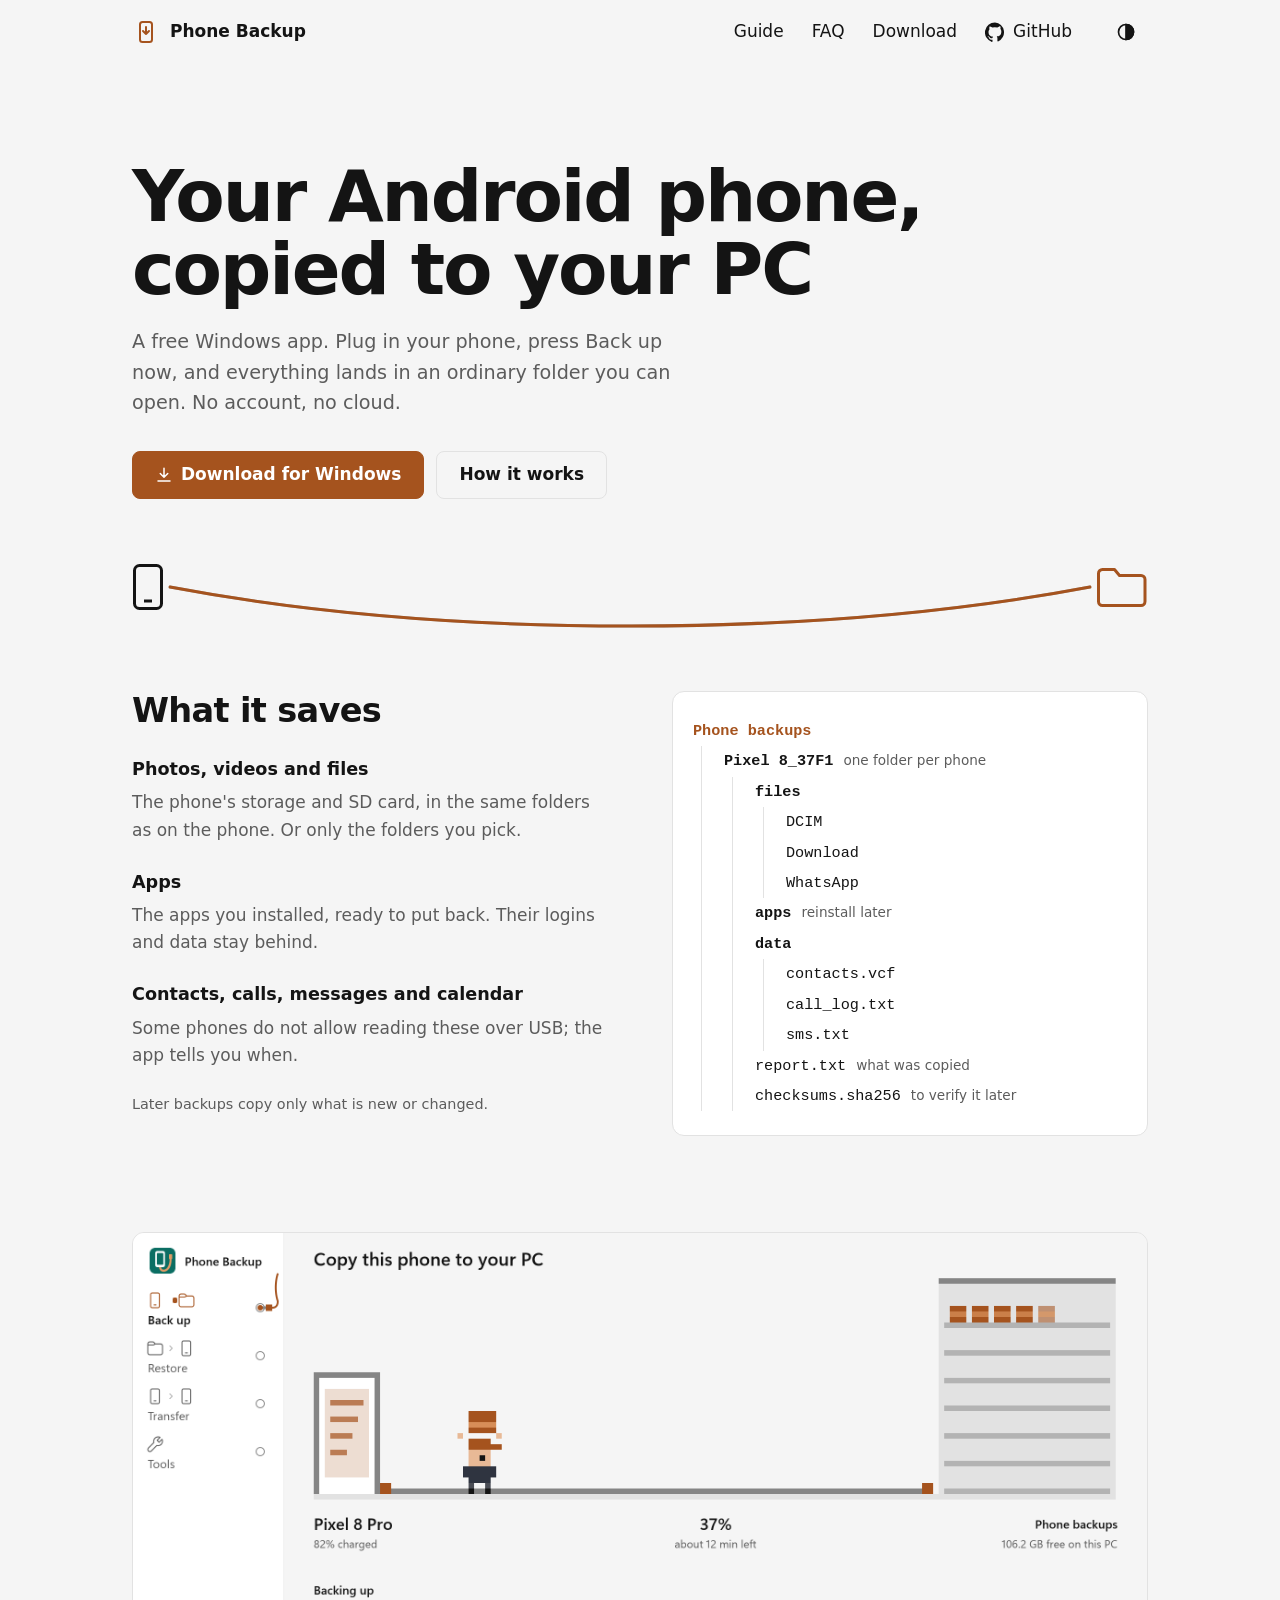
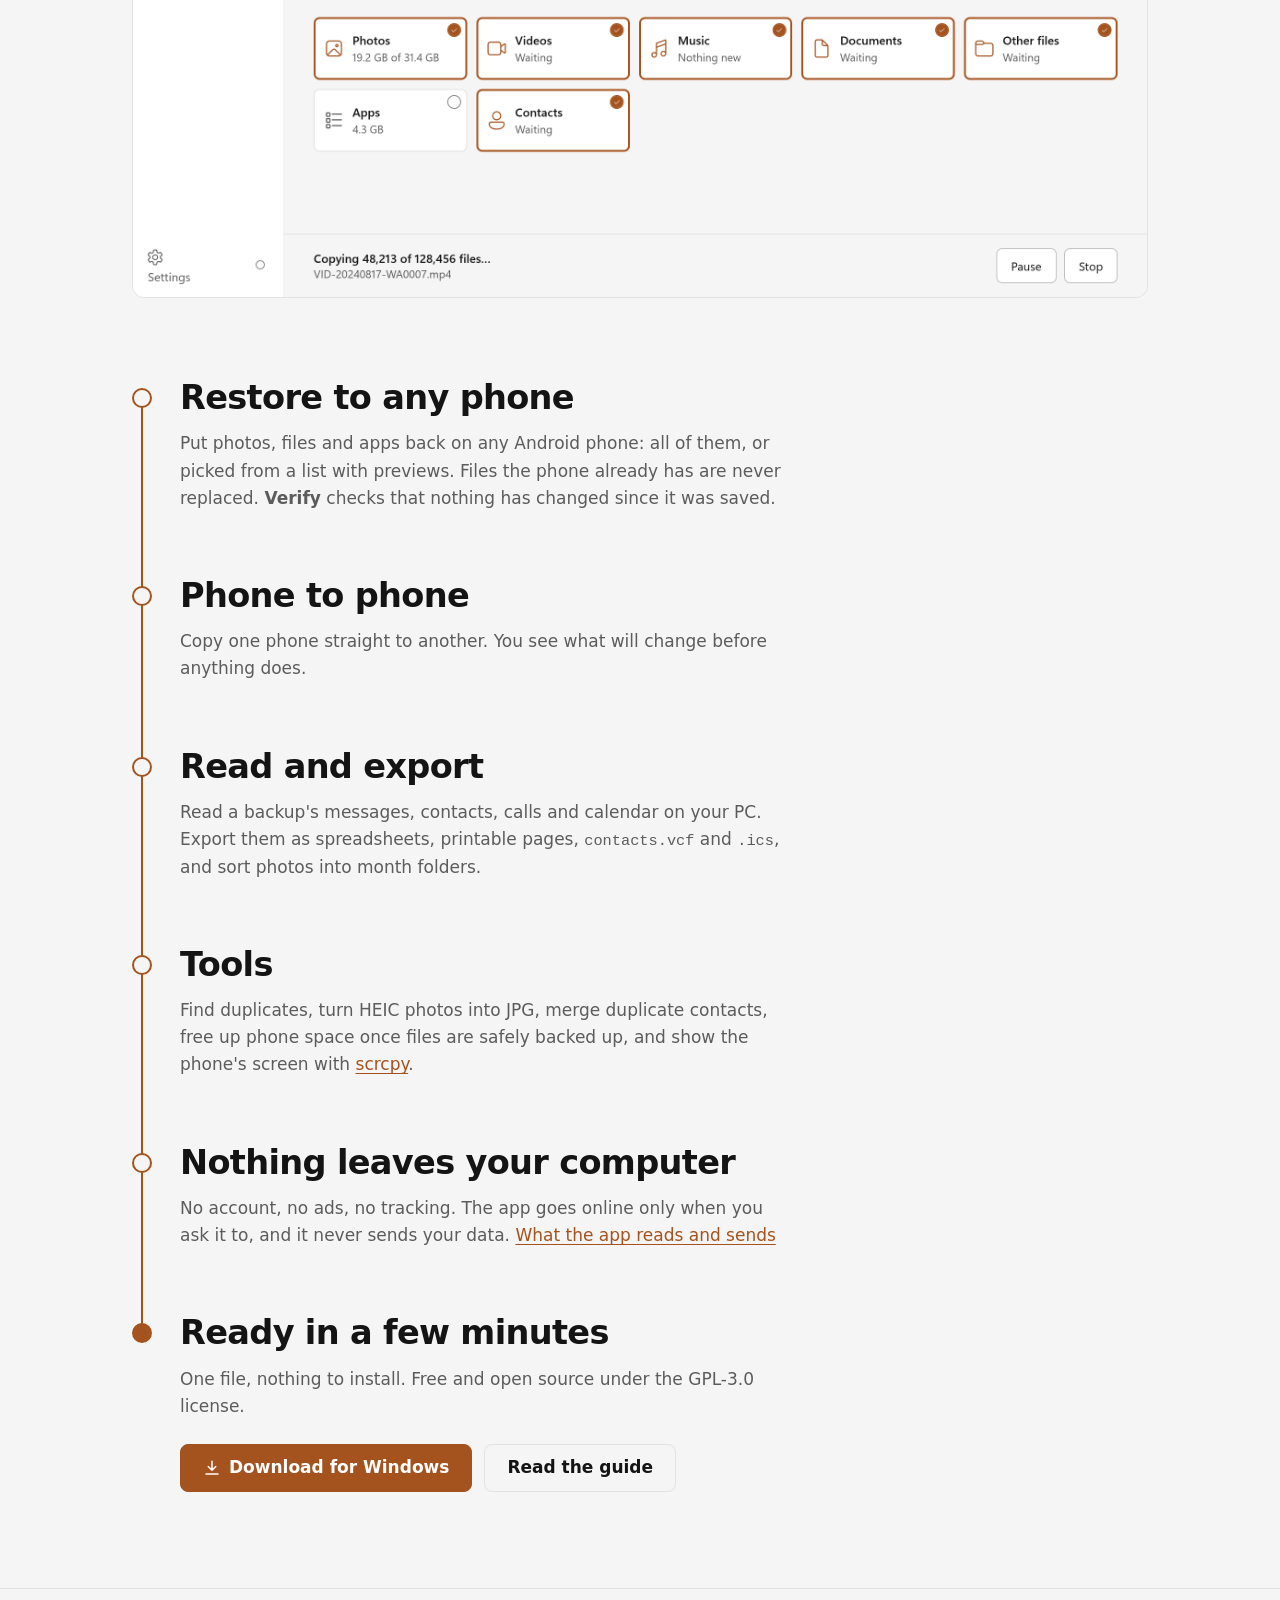
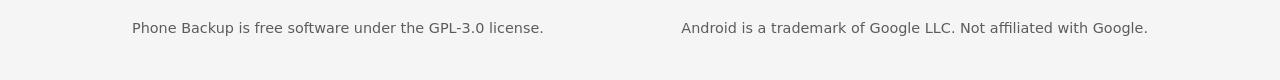
==== commit e3166056: "Website: light the cable as you scroll, and add a theme button (#61) The copper cable on the Guide a" ====
--- a/docs/index.html
+++ b/docs/index.html
@@ -8,10 +8,8 @@
 <meta name="color-scheme" content="light dark">
 <meta name="theme-color" media="(prefers-color-scheme: light)" content="#F5F5F5">
 <meta name="theme-color" media="(prefers-color-scheme: dark)" content="#000000">
-<link rel="preload" href="fonts/pixelify-sans.woff2" as="font" type="font/woff2" crossorigin>
 <link rel="stylesheet" href="site.css">
 <script src="theme.js"></script>
-<script src="pixel.js" defer></script>
 </head>
 <body>
 <a class="skip" href="#main">Skip to content</a>
@@ -32,7 +30,9 @@
       </a>
     </nav>
     <button class="theme" type="button" aria-label="Theme">
-      <span class="auto" data-px="auto"></span><span class="sun" data-px="sun"></span><span class="moon" data-px="moon"></span>
+      <svg class="auto" width="20" height="20" viewBox="0 0 24 24" fill="none" stroke="currentColor" stroke-width="2" aria-hidden="true"><circle cx="12" cy="12" r="9"/><path d="M12 3a9 9 0 0 1 0 18z" fill="currentColor"/></svg>
+      <svg class="sun" width="20" height="20" viewBox="0 0 24 24" fill="none" stroke="currentColor" stroke-width="2" stroke-linecap="round" aria-hidden="true"><circle cx="12" cy="12" r="4"/><path d="M12 2v2m0 16v2M4.9 4.9l1.4 1.4m11.4 11.4 1.4 1.4M2 12h2m16 0h2M4.9 19.1l1.4-1.4M17.7 6.3l1.4-1.4"/></svg>
+      <svg class="moon" width="20" height="20" viewBox="0 0 24 24" fill="none" stroke="currentColor" stroke-width="2" stroke-linejoin="round" aria-hidden="true"><path d="M20 14.5A8 8 0 1 1 9.5 4a6.5 6.5 0 0 0 10.5 10.5Z"/></svg>
     </button>
   </div>
 </header>
@@ -42,130 +42,115 @@
     <h1>Your Android phone, copied to your PC</h1>
     <p class="lead">A free Windows app. Plug in your phone, press Back up now, and everything lands in an ordinary folder you can open. No account, no cloud.</p>
     <div class="actions">
-      <a class="btn primary" href="download"><span data-px="down"></span>Download for Windows</a>
+      <a class="btn primary" href="download">
+        <svg width="18" height="18" viewBox="0 0 24 24" fill="none" stroke="currentColor" stroke-width="2" stroke-linecap="round" stroke-linejoin="round" aria-hidden="true"><path d="M12 3v12m-5-5 5 5 5-5"/><path d="M4 20h16"/></svg>
+        Download for Windows
+      </a>
       <a class="btn" href="guide">How it works</a>
     </div>
   </div>
 
-  <!-- The courier from the app carries boxes from the phone along the cable to the shelves in the PC. -->
-  <div class="wrap">
-    <div class="world">
-      <span class="cloud" data-px="cloud" style="left: 24%; top: 28px"></span>
-      <span class="cloud" data-px="cloud" style="left: 60%; top: 64px"></span>
-      <span class="phone" data-px="phone"></span>
-      <span class="cable"></span>
-      <span class="pc" data-px="pc"></span>
-      <button class="pause" type="button" aria-label="Pause the courier" aria-pressed="false"><span data-px="pause"></span></button>
-      <button class="walker" type="button" aria-label="Wave to the courier"><span class="walk" data-px="courier"></span></button>
+  <!-- The app's cable: copper fills from the phone to the folder once, then the folder lights up. -->
+  <div class="wrap cable" aria-hidden="true">
+    <svg class="end phone" width="32" height="48" viewBox="0 0 32 48" fill="none" stroke="currentColor" stroke-width="3"><rect x="2.5" y="2.5" width="27" height="43" rx="5"/><path d="M12 38h8"/></svg>
+    <svg class="wire" viewBox="0 0 1000 60" preserveAspectRatio="none">
+      <path class="slack" d="M0 12C300 64 700 64 1000 12" pathLength="100"/>
+      <path class="lit" d="M0 12C300 64 700 64 1000 12" pathLength="100"/>
+    </svg>
+    <svg class="end folder" width="52" height="44" viewBox="0 0 52 44" fill="none" stroke="currentColor" stroke-width="3" stroke-linejoin="round"><path d="M2.5 8.5a4 4 0 0 1 4-4h12l5 6h21.5a4 4 0 0 1 4 4v22a4 4 0 0 1-4 4h-38.5a4 4 0 0 1-4-4z"/></svg>
+  </div>
+
+  <div class="wrap saves">
+    <div class="kinds">
+      <h2>What it saves</h2>
+      <div>
+        <h3>Photos, videos and files</h3>
+        <p>The phone's storage and SD card, in the same folders as on the phone. Or only the folders you pick.</p>
+      </div>
+      <div>
+        <h3>Apps</h3>
+        <p>The apps you installed, ready to put back. Their logins and data stay behind.</p>
+      </div>
+      <div>
+        <h3>Contacts, calls, messages and calendar</h3>
+        <p>Some phones do not allow reading these over USB; the app tells you when.</p>
+      </div>
+      <p class="note">Later backups copy only what is new or changed.</p>
+    </div>
+
+    <div class="tree mono" role="img" aria-label="Example backup folder: files, apps and data folders inside a folder named after the phone.">
+      <ul>
+        <li style="--i:0"><span class="dir root">Phone backups</span>
+          <ul>
+            <li style="--i:1"><span class="dir">Pixel 8_37F1</span><span class="hint">one folder per phone</span>
+              <ul>
+                <li style="--i:2"><span class="dir">files</span>
+                  <ul>
+                    <li style="--i:3"><span>DCIM</span></li>
+                    <li style="--i:4"><span>Download</span></li>
+                    <li style="--i:5"><span>WhatsApp</span></li>
+                  </ul>
+                </li>
+                <li style="--i:6"><span class="dir">apps</span><span class="hint">reinstall later</span></li>
+                <li style="--i:7"><span class="dir">data</span>
+                  <ul>
+                    <li style="--i:8"><span>contacts.vcf</span></li>
+                    <li style="--i:9"><span>call_log.txt</span></li>
+                    <li style="--i:10"><span>sms.txt</span></li>
+                  </ul>
+                </li>
+                <li style="--i:11"><span>report.txt</span><span class="hint">what was copied</span></li>
+                <li style="--i:12"><span>checksums.sha256</span><span class="hint">to verify it later</span></li>
+              </ul>
+            </li>
+          </ul>
+        </li>
+      </ul>
     </div>
   </div>
 
-  <!-- The cable carries on down the page; each thing the app does is a stop on it. Not numbered: these are not steps. -->
-  <div class="wrap route">
-    <div class="rider" aria-hidden="true"><span class="front carry" data-px="courier"></span></div>
+  <figure class="wrap shot">
+    <picture>
+      <source srcset="app-dark.png" media="(prefers-color-scheme: dark)">
+      <img src="app-light.png" width="2200" height="1440" alt="Phone Backup copying a Pixel 8 Pro to the PC: a cable runs from the phone to the backup folder, lit 37% of the way, above tiles for photos, videos, music, documents, other files, apps and contacts.">
+    </picture>
+  </figure>
 
-    <section class="stop">
-      <span class="sign" aria-hidden="true"><span data-px="box"></span></span>
-      <h2>What it saves</h2>
-      <p>Later backups copy only what is new or changed.</p>
-      <div class="saves">
-        <div class="kinds">
-          <div>
-            <h3>Photos, videos and files</h3>
-            <p>The phone's storage and SD card, in the same folders as on the phone. Or only the folders you pick.</p>
-          </div>
-          <div>
-            <h3>Apps</h3>
-            <p>The apps you installed, ready to put back. Their logins and data stay behind.</p>
-          </div>
-          <div>
-            <h3>Contacts, calls, messages and calendar</h3>
-            <p>Some phones do not allow reading these over USB; the app tells you when.</p>
-          </div>
-        </div>
-        <div class="tree mono" role="img" aria-label="Example backup folder: files, apps and data folders inside a folder named after the phone.">
-          <ul>
-            <li style="--i:0"><span class="dir root">Phone backups</span>
-              <ul>
-                <li style="--i:1"><span class="dir">Pixel 8_37F1</span><span class="hint">one folder per phone</span>
-                  <ul>
-                    <li style="--i:2"><span class="dir">files</span>
-                      <ul>
-                        <li style="--i:3"><span>DCIM</span></li>
-                        <li style="--i:4"><span>Download</span></li>
-                        <li style="--i:5"><span>WhatsApp</span></li>
-                      </ul>
-                    </li>
-                    <li style="--i:6"><span class="dir">apps</span><span class="hint">reinstall later</span></li>
-                    <li style="--i:7"><span class="dir">data</span>
-                      <ul>
-                        <li style="--i:8"><span>contacts.vcf</span></li>
-                        <li style="--i:9"><span>call_log.txt</span></li>
-                        <li style="--i:10"><span>sms.txt</span></li>
-                      </ul>
-                    </li>
-                    <li style="--i:11"><span>report.txt</span><span class="hint">what was copied</span></li>
-                    <li style="--i:12"><span>checksums.sha256</span><span class="hint">to verify it later</span></li>
-                  </ul>
-                </li>
-              </ul>
-            </li>
-          </ul>
+  <!-- The cable carries on down the page; each thing the app does plugs into it. -->
+  <div class="wrap">
+    <div class="rail">
+      <div class="plug">
+        <h2>Restore to any phone</h2>
+        <p>Put photos, files and apps back on any Android phone: all of them, or picked from a list with previews. Files the phone already has are never replaced. <strong>Verify</strong> checks that nothing has changed since it was saved.</p>
+      </div>
+      <div class="plug">
+        <h2>Phone to phone</h2>
+        <p>Copy one phone straight to another. You see what will change before anything does.</p>
+      </div>
+      <div class="plug">
+        <h2>Read and export</h2>
+        <p>Read a backup's messages, contacts, calls and calendar on your PC. Export them as spreadsheets, printable pages, <code>contacts.vcf</code> and <code>.ics</code>, and sort photos into month folders.</p>
+      </div>
+      <div class="plug">
+        <h2>Tools</h2>
+        <p>Find duplicates, turn HEIC photos into JPG, merge duplicate contacts, free up phone space once files are safely backed up, and show the phone's screen with <a href="https://github.com/Genymobile/scrcpy">scrcpy</a>.</p>
+      </div>
+      <div class="plug">
+        <h2>Nothing leaves your computer</h2>
+        <p>No account, no ads, no tracking. The app goes online only when you ask it to, and it never sends your data. <a href="faq#privacy">What the app reads and sends</a></p>
+      </div>
+      <div class="plug">
+        <h2>Ready in a few minutes</h2>
+        <p>One file, nothing to install. Free and open source under the GPL-3.0 license.</p>
+        <div class="actions">
+          <a class="btn primary" href="download">
+            <svg width="18" height="18" viewBox="0 0 24 24" fill="none" stroke="currentColor" stroke-width="2" stroke-linecap="round" stroke-linejoin="round" aria-hidden="true"><path d="M12 3v12m-5-5 5 5 5-5"/><path d="M4 20h16"/></svg>
+            Download for Windows
+          </a>
+          <a class="btn" href="guide">Read the guide</a>
         </div>
       </div>
-    </section>
-
-    <section class="stop">
-      <span class="sign" aria-hidden="true"><span data-px="screen"></span></span>
-      <h2>Watch it copy</h2>
-      <p>While a backup runs, a courier carries each kind of file to its own shelf in your PC. Click him and he waves.</p>
-      <figure class="shot">
-        <picture>
-          <source srcset="app-dark.png" media="(prefers-color-scheme: dark)">
-          <img src="app-light.png" width="2200" height="1440" loading="lazy" alt="Phone Backup copying a Pixel 8 Pro to the PC, 37% done: a small pixel courier carries boxes along the cable from the phone to shelves in the PC, above tiles for photos, videos, music, documents, other files, apps and contacts.">
-        </picture>
-      </figure>
-    </section>
-
-    <section class="stop">
-      <span class="sign" aria-hidden="true"><span data-px="back"></span></span>
-      <h2>Restore to any phone</h2>
-      <p>Put photos, files and apps back on any Android phone: all of them, or picked from a list with previews. Files the phone already has are never replaced. <strong>Verify</strong> checks that nothing has changed since it was saved.</p>
-    </section>
-
-    <section class="stop">
-      <span class="sign" aria-hidden="true"><span data-px="swap"></span></span>
-      <h2>Phone to phone</h2>
-      <p>Copy one phone straight to another. You see what will change before anything does.</p>
-    </section>
-
-    <section class="stop">
-      <span class="sign" aria-hidden="true"><span data-px="book"></span></span>
-      <h2>Read and export</h2>
-      <p>Read a backup's messages, contacts, calls and calendar on your PC. Export them as spreadsheets, printable pages, <code>contacts.vcf</code> and <code>.ics</code>, and sort photos into month folders.</p>
-    </section>
-
-    <section class="stop">
-      <span class="sign" aria-hidden="true"><span data-px="wrench"></span></span>
-      <h2>Tools</h2>
-      <p>Find duplicates, turn HEIC photos into JPG, merge duplicate contacts, free up phone space once files are safely backed up, and show the phone's screen with <a href="https://github.com/Genymobile/scrcpy">scrcpy</a>.</p>
-    </section>
-
-    <section class="stop">
-      <span class="sign" aria-hidden="true"><span data-px="lock"></span></span>
-      <h2>Nothing leaves your computer</h2>
-      <p>No account, no ads, no tracking. The app goes online only when you ask it to, and it never sends your data. <a href="faq#privacy">What the app reads and sends</a></p>
-    </section>
-
-    <section class="stop">
-      <span class="sign" aria-hidden="true"><span data-px="down"></span></span>
-      <h2>Ready in a few minutes</h2>
-      <p>One file, nothing to install. Free and open source under the GPL-3.0 license.</p>
-      <div class="actions">
-        <a class="btn primary" href="download"><span data-px="down"></span>Download for Windows</a>
-        <a class="btn" href="guide">Read the guide</a>
-      </div>
-    </section>
+    </div>
   </div>
 </main>
 
--- a/docs/site.css
+++ b/docs/site.css
@@ -1,322 +1,235 @@
-/* The app's colors (src/ui/theme.rs, fn tokens), plus the courier scene's (src/ui/courier.rs). */
-@font-face {
-  /* Pixelify Sans, SIL Open Font License (fonts/OFL.txt). Headings, page names and buttons only. */
-  font-family: "Pixelify Sans"; src: url("fonts/pixelify-sans.woff2") format("woff2");
-  font-weight: 500 700; font-display: swap;
-}
-:root {
-  --bg: #F5F5F5; --surface: #FFFFFF; --line: #E2E2E2;
-  --ink: #141414; --muted: #5C5C5C;
-  --accent: #A5531E; --on-accent: #FFFFFF; --deep: #6E3412;
-  --outline: #141414; --sky: #DFE8EF; --ground: #CFC6B8; --cloud: #FFFFFF;
-  --jacket: #2F3440; --pants: #4A4D55; --skin: #E8B996;
-  --pixel: "Pixelify Sans", "Segoe UI", system-ui, sans-serif;
-  --ease-out: cubic-bezier(0.23, 1, 0.32, 1);
-  /* A 4 px pixel frame with stepped corners. */
-  --frame: 0 -4px 0 0 var(--outline), 0 4px 0 0 var(--outline), -4px 0 0 0 var(--outline), 4px 0 0 0 var(--outline);
-}
-/* Dark follows the device unless the header button (theme.js) picked a theme; the two dark blocks must match. */
-:root[data-theme="light"] { color-scheme: light; }
-@media (prefers-color-scheme: dark) {
-  :root:not([data-theme="light"]) {
-    --bg: #000000; --surface: #101010; --line: #2C2C2C;
-    --ink: #F4F4F4; --muted: #B0B0B0;
-    --accent: #E39C66; --on-accent: #1A0E05; --deep: #8A4A20;
-    --outline: #9A9A9A; --sky: #0C0D14; --ground: #1E1E25; --cloud: #1E2030;
-    --jacket: #5B6272; --pants: #3E424C;
-  }
-}
-:root[data-theme="dark"] {
-  color-scheme: dark;
-  --bg: #000000; --surface: #101010; --line: #2C2C2C;
-  --ink: #F4F4F4; --muted: #B0B0B0;
-  --accent: #E39C66; --on-accent: #1A0E05; --deep: #8A4A20;
-  --outline: #9A9A9A; --sky: #0C0D14; --ground: #1E1E25; --cloud: #1E2030;
-  --jacket: #5B6272; --pants: #3E424C;
-}
-* { box-sizing: border-box; }
-html { -webkit-text-size-adjust: 100%; -webkit-tap-highlight-color: transparent; }
-a, button { touch-action: manipulation; }
-body {
-  margin: 0; background: var(--bg); color: var(--ink);
-  font: 17px/1.6 "Segoe UI Variable Text", "Segoe UI", system-ui, -apple-system, sans-serif;
-}
-a { color: var(--accent); text-underline-offset: 3px; }
-:focus-visible { outline: 4px solid var(--accent); outline-offset: 4px; }
-/* Hidden until a keyboard user tabs to it. */
-.skip { position: absolute; left: 16px; top: -64px; z-index: 3; min-height: 44px; display: inline-flex; align-items: center; padding: 0 16px; background: var(--accent); color: var(--on-accent); font: 700 1rem var(--pixel); }
-.skip:focus { top: 12px; }
-.wrap { max-width: 1080px; margin: 0 auto; padding: 0 16px; }
-@media (min-width: 640px) { .wrap { padding: 0 32px; } }
-.mono { font-family: "Cascadia Code", "Cascadia Mono", Consolas, monospace; }
-/* Pixel art: CSS gives each picture its size; pixel.js draws it. */
-[data-px] { display: inline-block; flex-shrink: 0; line-height: 0; color: var(--outline); }
-.btn [data-px], .theme [data-px] { color: inherit; }
-[data-px] svg { display: block; width: 100%; height: 100%; }
-
-/* Header: the logo, then the pages. On phones the pages wrap onto their own row. */
-header .wrap { display: flex; flex-wrap: wrap; align-items: center; justify-content: space-between; gap: 0 24px; min-height: 64px; }
-.brand { display: flex; align-items: center; gap: 10px; font: 700 1.2rem var(--pixel); color: var(--ink); text-decoration: none; min-height: 44px; }
-/* Logo spot: a fixed square so the logo can be swapped in without moving the header. */
-.logo { display: inline-grid; place-items: center; width: 28px; height: 28px; flex-shrink: 0; color: var(--accent); }
-.logo > * { max-width: 100%; max-height: 100%; }
-nav { display: flex; flex-wrap: wrap; gap: 0 20px; }
-.nav-link { color: var(--ink); min-height: 44px; min-width: 44px; justify-content: center; display: inline-flex; align-items: center; gap: 8px; padding: 0 4px; text-decoration: none; font: 500 1.05rem var(--pixel); }
-.nav-link[aria-current="page"] { color: var(--accent); text-decoration: underline; text-decoration-thickness: 4px; text-underline-offset: 6px; }
-@media (hover: hover) and (pointer: fine) { .nav-link:hover { color: var(--accent); } }
-.nav-link svg { flex-shrink: 0; }
-.brand, .nav-link { white-space: nowrap; }
-/* Theme button: shows the icon of the current choice. Beside the links on wide screens; beside the logo on phones, where the links wrap to their own row. */
-.brand { margin-right: auto; }
-@media (max-width: 639px) { .brand { order: -2; } .theme { order: -1; } }
-.theme {
-  display: inline-grid; place-items: center; width: 44px; height: 44px; padding: 0; margin-left: 4px;
-  border: 0; background: transparent; color: var(--ink); cursor: pointer;
-}
-.theme:active { transform: translateY(2px); }
-@media (hover: hover) and (pointer: fine) { .theme:hover { background: var(--surface); } }
-.theme [data-px] { display: none; width: 24px; height: 24px; }
-:root:not([data-theme]) .theme .auto, [data-theme="light"] .theme .sun, [data-theme="dark"] .theme .moon { display: block; }
-/* Keeps all four pages on one row at 320 px. */
-@media (max-width: 420px) { nav { gap: 0 12px; } .nav-link { padding: 0 2px; } .nav-link svg { display: none; } }
-
-h1 {
-  /* At 500 the pixel C keeps a clear gap; bolder, it reads as O. */
-  font: 500 clamp(2.3rem, 6.5vw, 4.2rem)/1.05 var(--pixel);
-  margin: 0 0 20px; text-wrap: balance;
-}
-h2 { font: 500 clamp(1.6rem, 3.5vw, 2.1rem)/1.2 var(--pixel); margin: 0 0 12px; }
-/* A section title's icon sits on the title's first line. */
-h2 > [data-px] { width: 32px; height: 32px; vertical-align: -4px; margin-right: 12px; }
-h3 { font-size: 1.1rem; margin: 0 0 6px; }
-.lead { font-size: 1.2rem; color: var(--muted); margin: 0 0 32px; max-width: 30em; }
-.note { margin: 16px 0 0; font-size: .9rem; color: var(--muted); }
-
-/* Buttons: square with stepped corners and a 4 px ledge underneath; pressing pushes the button down onto it. */
-.actions { display: flex; flex-wrap: wrap; gap: 16px 20px; padding: 4px; }
-.btn {
-  --edge: var(--outline); --face: var(--bg);
-  display: inline-flex; align-items: center; gap: 10px; min-height: 48px; padding: 0 22px; margin-bottom: 4px;
-  font: 700 1.1rem var(--pixel); text-decoration: none; color: var(--ink); background: var(--face);
-  box-shadow: 0 -4px 0 0 var(--edge), 0 4px 0 0 var(--edge), -4px 0 0 0 var(--edge), 4px 0 0 0 var(--edge), 0 8px 0 0 var(--edge);
-  user-select: none; -webkit-user-select: none; -webkit-touch-callout: none;
-}
-.btn.primary { --edge: var(--deep); --face: var(--accent); color: var(--on-accent); }
-.btn [data-px] { width: 20px; height: 20px; }
-.btn:active { transform: translateY(4px); box-shadow: 0 -4px 0 0 var(--edge), 0 4px 0 0 var(--edge), -4px 0 0 0 var(--edge), 4px 0 0 0 var(--edge); }
-@media (hover: hover) and (pointer: fine) {
-  .btn:hover { --face: var(--surface); }
-  /* Mixing toward ink darkens copper in light mode and lightens it in dark, so label contrast only improves. */
-  .btn.primary:hover { --face: color-mix(in srgb, var(--accent) 85%, var(--ink)); }
-}
-
-/* Courier: pixel.js draws every pose; these rules pick one. Standing, empty-handed, side on, by default. */
-.c-load, .c-up, .c-out, .c-wave, .c-front, .front .c-side { display: none; }
-.front .c-front { display: inline; }
-.c-legs > g { visibility: hidden; }
-.c-legs > g:first-child { visibility: visible; }
-.carry .c-load, .carry .c-up { display: inline; }
-.carry .c-body { display: none; }
-.wave .c-body { display: none; }
-.wave .c-out, .wave .c-wave { display: inline; }
-/* Walking: the four leg frames take turns, a tenth of a second each. */
-@media (prefers-reduced-motion: no-preference) {
-  .walk .c-legs > g { animation: step .4s steps(1) infinite; }
-  .walk .c-legs > g:nth-child(2) { animation-delay: -.3s; }
-  .walk .c-legs > g:nth-child(3) { animation-delay: -.2s; }
-  .walk .c-legs > g:nth-child(4) { animation-delay: -.1s; }
-  .wave .c-wave { animation: blink .4s steps(1) 4 both; }
-}
-@keyframes step { 0% { visibility: visible; } 25%, 100% { visibility: hidden; } }
-@keyframes blink { 50% { visibility: hidden; } }
-
-/* Home: the headline, then the courier's world: the phone, the cable on the ground and the PC with a shelf per kind of file. */
-.intro { padding-block: 56px 40px; }
-@media (min-width: 900px) { .intro { padding-block: 88px 56px; } }
-.intro h1 { max-width: 12em; }
-.world {
-  position: relative; height: 200px; background: var(--sky); overflow: hidden; container-type: inline-size;
-  border-bottom: 20px solid var(--ground); box-shadow: inset 0 -4px 0 var(--outline);
-}
-.world .cloud { position: absolute; width: 64px; height: 24px; }
-.world .phone { position: absolute; left: 16px; bottom: 4px; width: 48px; height: 64px; }
-.world .cable { position: absolute; left: 64px; right: 136px; bottom: 4px; height: 4px; background: var(--accent); }
-.world .pc { position: absolute; right: 16px; bottom: 4px; width: 120px; height: 110px; }
-/* The courier is a button (click him and he waves), padded out to a 48 px target. */
-.walker {
-  position: absolute; left: 64px; bottom: 4px; width: 48px; height: 72px; padding: 0 4px 4px; border: 0; background: none; cursor: pointer;
-  /* He starts at the PC, walks back for a box, and carries it over; pixel.js fills a shelf slot each time he arrives. */
-  --run: calc(100cqw - 64px - 136px - 48px);
-  transform: translateX(calc(var(--run) / 2));
-}
-.walker > span { display: block; width: 40px; height: 64px; }
-.walker .c-load, .walker .c-up { display: inline; }
-.walker .c-body { display: none; }
-@media (prefers-reduced-motion: no-preference) {
-  .walker { animation: route 6s linear infinite; }
-  .walker > span { animation: turn 6s steps(1) infinite; }
-  .walker .c-load, .walker .c-up { animation: carry 6s steps(1) infinite; }
-  .walker .c-body { display: inline; animation: empty 6s steps(1) infinite; }
-  .walker.waving, .walker.waving * { animation-play-state: paused; }
-}
-/* Pause: top right of the scene; pressed, it shows the copper frame and the courier stops where he is. */
-.world .pause { position: absolute; top: 12px; right: 12px; width: 44px; height: 44px; padding: 10px; border: 0; background: var(--surface); color: var(--ink); cursor: pointer; box-shadow: var(--frame); }
-.world .pause[aria-pressed="true"] { color: var(--accent); box-shadow: 0 -4px 0 0 var(--accent), 0 4px 0 0 var(--accent), -4px 0 0 0 var(--accent), 4px 0 0 0 var(--accent); }
-.world .pause [data-px] { width: 24px; height: 24px; color: inherit; }
-.world.paused .walker, .world.paused .walker * { animation-play-state: paused; }
-@media (prefers-reduced-motion: reduce) { .world .pause { display: none; } }
-@keyframes route { 0%, 100% { transform: translateX(var(--run)); } 50% { transform: translateX(0); } }
-@keyframes turn { 0% { transform: scaleX(-1); } 50% { transform: none; } }
-@keyframes carry { 0% { opacity: 0; } 50%, 100% { opacity: 1; } }
-@keyframes empty { 0% { opacity: 1; } 50%, 100% { opacity: 0; } }
-/* Waving: he faces you, puts the box down and waves. */
-.walker.waving .c-load, .walker.waving .c-up, .walker.waving .c-body { display: none; }
-.walker.waving .c-out, .walker.waving .c-wave { display: inline; }
-.walker.waving .c-side { display: none; }
-.walker.waving .c-front { display: inline; }
-.walker.waving > span { transform: none; }
-@media (max-width: 420px) {
-  .world { height: 168px; }
-  .world .pc { width: 96px; height: 88px; }
-  .world .cable { right: 112px; }
-  .walker { --run: calc(100cqw - 64px - 112px - 48px); }
-}
-
-/* Home and guide: the cable runs down the page and every section or step is a stop on it, with a sign.
-   The sign's frame turns copper and the wire fills to the next stop as you scroll (below). */
-.route { position: relative; padding-block: 64px 24px; }
-.stop, .steps li { --sign: 48px; --rail: 80px; position: relative; padding: 0 0 72px var(--rail); border: 0; }
-.steps li:last-child { padding-bottom: 0; }
-.sign, .steps li::before {
-  position: absolute; left: 4px; top: 0; width: var(--sign); height: var(--sign); z-index: 1;
-  display: grid; place-items: center; background: var(--surface); box-shadow: var(--frame);
-}
-.sign [data-px] { width: 32px; height: 32px; }
-/* The wire: a copper cable in whole pixels, with a darker band every 16 px. */
-.stop::after, .steps li::after {
-  content: ""; position: absolute; left: calc(4px + var(--sign) / 2 - 4px); top: calc(var(--sign) + 4px); bottom: -4px; width: 8px;
-  background: repeating-linear-gradient(var(--accent) 0 12px, var(--deep) 12px 16px);
-}
-/* On home the last stop's wire runs on to the end of the page's route, where the rider stops. */
-.steps li:last-child::after { display: none; }
-.stop > h2 { padding-top: 4px; }
-.stop > p { margin: 0; color: var(--muted); max-width: 36em; }
-.stop .actions { margin-top: 24px; }
-/* The courier rides the cable down the page, facing you with a box, and stays in view while you read. */
-.rider { position: sticky; top: 50vh; height: 0; z-index: 2; pointer-events: none; }
-.rider > span { display: block; width: 40px; height: 80px; margin-left: calc(4px + 24px - 20px); transform: translateY(-80px); }
-@media (max-width: 420px) {
-  .stop, .steps li { --sign: 40px; --rail: 60px; }
-  .sign [data-px] { width: 24px; height: 24px; }
-  .rider > span { margin-left: calc(4px + 20px - 20px); }
-}
-
-/* What it saves, beside the real folder the app writes. */
-.saves { display: grid; gap: 40px; margin-top: 24px; }
-@media (min-width: 1000px) { .saves { grid-template-columns: 1fr 1fr; gap: 56px; } }
-.kinds { display: grid; gap: 20px; align-content: start; }
-.kinds p { margin: 0; color: var(--muted); max-width: 32em; }
-.tree {
-  background: var(--surface); box-shadow: var(--frame); margin: 4px;
-  padding: 24px 20px; font-size: .95rem; line-height: 2; overflow-x: auto;
-}
-.tree ul { list-style: none; margin: 0; padding: 0; }
-.tree ul ul { padding-left: 22px; border-left: 4px solid var(--line); margin-left: 8px; }
-/* Long phone names and paths wrap instead of being cut off at large text sizes. */
-.tree li { overflow-wrap: anywhere; }
-/* Rows arrive top to bottom once on load, like files landing in the backup. --i is the row number. */
-.tree li > span { display: inline-block; max-width: 100%; line-height: 1.5; animation: arrive 360ms var(--ease-out) both; animation-delay: calc(1.2s + var(--i) * 50ms); }
-@keyframes arrive { from { opacity: 0; transform: translateX(-8px); } }
-.tree .dir { font-weight: 700; }
-.tree .root { color: var(--accent); }
-.tree .hint { margin-left: 10px; color: var(--muted); font-family: "Segoe UI", system-ui, sans-serif; font-size: .85rem; }
-@media (max-width: 420px) { .tree { padding: 20px 14px; font-size: .85rem; } .tree ul ul { padding-left: 14px; margin-left: 4px; } }
-
-/* The real app mid-backup; the picture follows the visitor's light or dark setting. */
-.shot { margin: 24px 4px 0; }
-.shot img { display: block; width: 100%; height: auto; box-shadow: var(--frame); }
-
-/* Guide, FAQ and download: the page name, then a small scene of the courier for that page. */
-.page-head { display: grid; gap: 24px; align-items: end; padding-block: 48px 40px; }
-@media (min-width: 900px) { .page-head { grid-template-columns: 1fr auto; gap: 48px; padding-block: 80px 56px; } }
-.page-head .lead { margin-bottom: 0; }
-.scene {
-  display: flex; align-items: flex-end; justify-content: center; gap: 20px; min-width: 240px; height: 136px; padding: 0 24px;
-  background: var(--sky); border-bottom: 16px solid var(--ground); box-shadow: inset 0 -4px 0 var(--outline);
-}
-.scene .courier { width: 40px; height: 80px; margin-bottom: 4px; }
-.scene .flag { width: 48px; height: 48px; margin-bottom: 4px; }
-.scene .ask { width: 40px; height: 40px; align-self: flex-start; margin: 12px 0 0 -16px; }
-.scene .pc { width: 72px; height: 66px; margin-bottom: 4px; }
-
-section { padding: 72px 0; border-top: 4px solid var(--line); }
-.section-lead { color: var(--muted); margin: 0 0 40px; max-width: 36em; }
-.cols { display: grid; gap: 32px 40px; grid-template-columns: repeat(auto-fit, minmax(min(100%, 240px), 1fr)); }
-.cols p { margin: 0; color: var(--muted); max-width: 32em; }
-code { font-family: "Cascadia Code", Consolas, monospace; font-size: .9em; overflow-wrap: anywhere; }
-pre { background: var(--surface); box-shadow: var(--frame); padding: 16px; overflow-x: auto; margin: 20px 4px 0; max-width: 32em; }
-.split { display: grid; gap: 40px; }
-@media (min-width: 900px) { .split { grid-template-columns: 1fr 1fr; gap: 64px; } }
-.split p { color: var(--muted); margin: 0; max-width: 32em; }
-
-/* Guide: the steps are numbered stops on the cable. */
-.steps { list-style: none; margin: 0; padding: 0; counter-reset: step; max-width: 40em; }
-.steps li { counter-increment: step; }
-.steps li::before { content: counter(step); color: var(--accent); font: 700 1.3rem var(--pixel); }
-.steps p { margin: 0; color: var(--muted); }
-.steps h3 { padding-top: 10px; }
-
-/* Guide and FAQ on wide screens: the section title stays in view on the left while its steps or answers scroll on the right. */
-@media (min-width: 900px) {
-  .aside { display: grid; grid-template-columns: minmax(0, 1fr) minmax(0, 2fr); gap: 64px; align-items: start; }
-  .aside .side { position: sticky; top: 32px; }
-  .aside .section-lead { margin-bottom: 0; }
-  .aside .cols { grid-template-columns: 1fr; }
-}
-
-/* FAQ: every answer shown, grouped by topic. */
-/* On phones a topic title with no lead line needs room before its first question. */
-.side h2:last-child { margin-bottom: 28px; }
-.qa { display: grid; gap: 32px; max-width: 40em; }
-.qa p { margin: 0; color: var(--muted); }
-
-/* Download: the newest release, read live from GitHub, on a shipping label with copper tape across the top. */
-.release { background: var(--surface); box-shadow: var(--frame); margin: 4px; padding: 36px 24px 28px; max-width: 40em; position: relative; }
-.release::before { content: ""; position: absolute; inset: 0 0 auto; height: 12px; background: repeating-linear-gradient(90deg, var(--accent) 0 16px, var(--deep) 16px 20px); }
-.release dl { display: grid; grid-template-columns: max-content 1fr; gap: 6px 24px; margin: 24px 0 0; }
-.release dt { color: var(--muted); }
-/* Placeholders stay faint until GitHub answers, then the real values fade in. */
-.release dd { margin: 0; font-variant-numeric: tabular-nums; overflow-wrap: anywhere; transition: opacity 150ms var(--ease-out); }
-.release[aria-busy="true"] dd { opacity: .55; }
-@media (max-width: 420px) { .release { padding: 32px 16px 20px; } }
-.release .note[role="status"]:empty { display: none; }
-section.after { margin-top: 72px; }
-
-footer { border-top: 4px solid var(--line); padding: 28px 0 40px; color: var(--muted); font-size: .9rem; }
-footer .wrap { display: flex; flex-wrap: wrap; gap: 8px 32px; justify-content: space-between; }
-
-/* The cable lights as you scroll: each sign's frame turns copper as it crosses three quarters of the way down the screen,
-   and its wire fills on to the next one; the unlit wire shows in the line color. Browsers without scroll-driven
-   animations, and reduced motion, keep the cable fully lit. */
-@media (prefers-reduced-motion: no-preference) {
-  @supports (animation-timeline: view()) {
-    .stop, .steps li { view-timeline: --cable block; view-timeline-inset: 0 25%; }
-    .stop > h2::after, .steps h3::after {
-      content: ""; position: absolute; left: calc(4px + var(--sign) / 2 - 4px); top: calc(var(--sign) + 4px); bottom: -4px; width: 8px; background: var(--line);
-    }
-    .steps li:last-child h3::after { display: none; }
-    .stop::after, .steps li::after { z-index: 1; transform-origin: top; animation: charge linear both; animation-timeline: --cable; animation-range: entry 0% entry 100%; }
-    .sign, .steps li::before { animation: socket linear both; animation-timeline: --cable; animation-range: entry 0% entry 24px; }
-    @keyframes charge { from { transform: scaleY(0); } }
-    @keyframes socket { from { box-shadow: var(--frame); } to { box-shadow: 0 -4px 0 0 var(--accent), 0 4px 0 0 var(--accent), -4px 0 0 0 var(--accent), 4px 0 0 0 var(--accent); } }
-  }
-}
-
-@media (prefers-reduced-motion: reduce) {
-  .theme:active, .btn:active { transform: none; }
-  .tree li > span { animation-name: fade; }
-}
-@keyframes fade { from { opacity: 0; } }
-
-/* The pixel font's web copy has no "fi" ligature glyph. Last, because each font shorthand above resets this. */
-h1, h2, .brand, .nav-link, .btn, .skip, .steps li::before { font-feature-settings: "liga" 0, "clig" 0; }
+/* Same colors as the app (src/ui/theme.rs, fn tokens). */
+:root {
+  --bg: #F5F5F5; --surface: #FFFFFF; --line: #E2E2E2;
+  --ink: #141414; --muted: #5C5C5C;
+  --accent: #A5531E; --on-accent: #FFFFFF;
+  --ease-out: cubic-bezier(0.23, 1, 0.32, 1);
+}
+/* Dark follows the device unless the header button (theme.js) picked a theme; the two dark blocks must match. */
+:root[data-theme="light"] { color-scheme: light; }
+@media (prefers-color-scheme: dark) {
+  :root:not([data-theme="light"]) {
+    --bg: #000000; --surface: #101010; --line: #2C2C2C;
+    --ink: #F4F4F4; --muted: #B0B0B0;
+    --accent: #E39C66; --on-accent: #1A0E05;
+  }
+}
+:root[data-theme="dark"] {
+  color-scheme: dark;
+  --bg: #000000; --surface: #101010; --line: #2C2C2C;
+  --ink: #F4F4F4; --muted: #B0B0B0;
+  --accent: #E39C66; --on-accent: #1A0E05;
+}
+* { box-sizing: border-box; }
+html { -webkit-text-size-adjust: 100%; -webkit-tap-highlight-color: transparent; }
+a { touch-action: manipulation; }
+body {
+  margin: 0; background: var(--bg); color: var(--ink);
+  font: 17px/1.6 "Segoe UI Variable Text", "Segoe UI", system-ui, -apple-system, sans-serif;
+}
+a { color: var(--accent); text-underline-offset: 3px; }
+:focus-visible { outline: 2px solid var(--accent); outline-offset: 3px; border-radius: 4px; }
+/* Hidden until a keyboard user tabs to it. */
+.skip { position: absolute; left: 16px; top: -64px; z-index: 2; padding: 10px 16px; background: var(--accent); color: var(--on-accent); border-radius: 8px; font-weight: 600; }
+.skip:focus { top: 12px; }
+.wrap { max-width: 1080px; margin: 0 auto; padding: 0 16px; }
+@media (min-width: 640px) { .wrap { padding: 0 32px; } }
+.mono { font-family: "Cascadia Code", "Cascadia Mono", Consolas, monospace; }
+
+/* Header: the logo, then the pages. On phones the pages wrap onto their own row. */
+header .wrap { display: flex; flex-wrap: wrap; align-items: center; justify-content: space-between; gap: 0 24px; min-height: 64px; }
+.brand { display: flex; align-items: center; gap: 10px; font-weight: 600; color: var(--ink); text-decoration: none; min-height: 44px; }
+/* Logo spot: a fixed square so the logo can be swapped in without moving the header. */
+.logo { display: inline-grid; place-items: center; width: 28px; height: 28px; flex-shrink: 0; color: var(--accent); }
+.logo > * { max-width: 100%; max-height: 100%; }
+nav { display: flex; flex-wrap: wrap; gap: 0 20px; }
+.nav-link { color: var(--ink); min-height: 44px; display: inline-flex; align-items: center; gap: 8px; padding: 0 4px; text-decoration: none; }
+.nav-link[aria-current="page"] { color: var(--accent); text-decoration: underline; text-decoration-thickness: 2px; }
+@media (hover: hover) and (pointer: fine) { .nav-link:hover { text-decoration: underline; } }
+.nav-link svg { flex-shrink: 0; }
+.brand, .nav-link { white-space: nowrap; }
+/* Keeps all four pages on one row at 320 px. */
+/* Theme button: shows the icon of the current choice. Beside the links on wide screens; beside the logo on phones, where the links wrap to their own row. */
+.brand { margin-right: auto; }
+@media (max-width: 639px) { .brand { order: -2; } .theme { order: -1; } }
+.theme {
+  display: inline-grid; place-items: center; width: 44px; height: 44px; padding: 0; margin-left: 4px;
+  border: 0; border-radius: 8px; background: transparent; color: var(--ink); cursor: pointer;
+  transition: transform 160ms var(--ease-out), background-color 150ms ease;
+}
+.theme:active { transform: scale(.94); }
+@media (hover: hover) and (pointer: fine) { .theme:hover { background: var(--surface); } }
+.theme svg { display: none; }
+:root:not([data-theme]) .theme .auto, [data-theme="light"] .theme .sun, [data-theme="dark"] .theme .moon { display: block; }
+@media (max-width: 420px) { nav { gap: 0 12px; } .nav-link { padding: 0 2px; } .nav-link svg { display: none; } }
+
+h1 {
+  font-family: "Segoe UI Variable Display", "Segoe UI", system-ui, sans-serif;
+  font-size: clamp(2.4rem, 7vw, 4.5rem); line-height: 1.02; font-weight: 600;
+  letter-spacing: -0.03em; margin: 0 0 20px; text-wrap: balance;
+}
+.lead { font-size: 1.2rem; color: var(--muted); margin: 0 0 32px; max-width: 30em; }
+.page-head { padding-block: 48px 40px; }
+@media (min-width: 900px) { .page-head { padding-block: 80px 56px; } }
+.page-head .lead { margin-bottom: 0; }
+
+.actions { display: flex; flex-wrap: wrap; gap: 12px; }
+.btn {
+  display: inline-flex; align-items: center; gap: 8px; min-height: 48px; padding: 0 22px;
+  border-radius: 8px; font-weight: 600; text-decoration: none;
+  border: 1px solid var(--line); color: var(--ink); background: transparent;
+  transition: transform 160ms var(--ease-out), background-color 150ms ease;
+  user-select: none; -webkit-user-select: none; -webkit-touch-callout: none;
+}
+.btn:active { transform: scale(.97); }
+.btn.primary { background: var(--accent); border-color: var(--accent); color: var(--on-accent); }
+@media (hover: hover) and (pointer: fine) {
+  .btn:hover { background: var(--surface); }
+  /* Mixing toward ink darkens copper in light mode and lightens it in dark, so label contrast only improves. */
+  .btn.primary:hover { background: color-mix(in srgb, var(--accent) 85%, var(--ink)); }
+}
+.note { margin: 16px 0 0; font-size: .9rem; color: var(--muted); }
+
+/* Home: the headline, then the app's cable from the phone to the folder on the PC. */
+.intro { padding-block: 56px 48px; }
+@media (min-width: 900px) { .intro { padding-block: 96px 64px; } }
+.intro h1 { max-width: 12em; }
+.cable { display: flex; align-items: flex-start; gap: 6px; }
+.cable .end { flex-shrink: 0; color: var(--ink); }
+/* The wire's path starts 12 px down, so 12 px more meets the middle of the 48 px phone; the folder's middle is at 24 px too. */
+.cable .wire { flex: 1; min-width: 0; height: 60px; margin-top: 12px; overflow: visible; }
+.cable .folder { margin-top: 2px; color: var(--accent); animation: lightup 300ms ease 2.5s backwards; }
+.wire path { fill: none; stroke-width: 3; stroke-linecap: round; }
+.wire .slack { stroke: var(--muted); opacity: .45; }
+.wire .lit { stroke: var(--accent); stroke-dasharray: 100; animation: fill 2s cubic-bezier(0.65, 0, 0.35, 1) .5s backwards; }
+@keyframes fill { from { stroke-dashoffset: 100; } }
+@keyframes lightup { from { color: var(--ink); } }
+@media (max-width: 420px) { .cable svg.end { transform: scale(.8); } }
+
+/* What it saves beside the real folder the app writes. */
+.saves { display: grid; gap: 40px; padding-block: 40px 72px; }
+@media (min-width: 900px) { .saves { grid-template-columns: 1fr 1fr; gap: 64px; padding-block: 56px 96px; } }
+.kinds { display: grid; gap: 24px; align-content: start; }
+.kinds h2, .kinds .note { margin: 0; }
+.kinds p { margin: 0; color: var(--muted); max-width: 32em; }
+.tree {
+  background: var(--surface); border: 1px solid var(--line); border-radius: 12px;
+  padding: 24px 20px; font-size: .95rem; line-height: 2; overflow-x: auto;
+}
+.tree ul { list-style: none; margin: 0; padding: 0; }
+.tree ul ul { padding-left: 22px; border-left: 1px solid var(--line); margin-left: 8px; }
+/* Long phone names and paths wrap instead of being cut off at large text sizes. */
+.tree li { overflow-wrap: anywhere; }
+/* Rows arrive top to bottom once on load, like files landing in the backup. --i is the row number. */
+.tree li > span { display: inline-block; max-width: 100%; line-height: 1.5; animation: arrive 360ms var(--ease-out) both; animation-delay: calc(1.2s + var(--i) * 50ms); }
+@keyframes arrive { from { opacity: 0; transform: translateX(-8px); } }
+.tree .dir { font-weight: 700; }
+.tree .root { color: var(--accent); }
+.tree .hint { margin-left: 10px; color: var(--muted); font-family: "Segoe UI", system-ui, sans-serif; font-size: .85rem; }
+@media (max-width: 420px) { .tree { padding: 20px 14px; font-size: .85rem; } .tree ul ul { padding-left: 14px; margin-left: 4px; } }
+
+/* The real app mid-backup; the picture follows the visitor's light or dark setting. */
+.shot { margin: 0 auto; padding-bottom: 72px; }
+.shot img { display: block; width: 100%; height: auto; border: 1px solid var(--line); border-radius: 12px; }
+
+/* Home: the cable runs on down the page and each thing the app does plugs into a socket on it. Not numbered: these are not steps. */
+.rail { max-width: 44em; padding: 8px 0 96px 48px; }
+.plug { position: relative; padding-bottom: 64px; }
+.plug:last-child { padding-bottom: 0; }
+/* h2 stays unpositioned so its socket and the wire's track (below) are placed against the whole .plug. */
+.plug h2::before {
+  content: ""; position: absolute; left: -48px; top: calc(.6em - 10px); z-index: 1;
+  width: 20px; height: 20px; border-radius: 50%; box-sizing: border-box;
+  background: var(--bg); border: 2px solid var(--accent);
+}
+.plug:last-child h2::before { background: var(--accent); }
+.plug::after { content: ""; position: absolute; left: -39px; top: 20px; bottom: -20px; width: 2px; background: var(--accent); }
+.plug:last-child::after { display: none; }
+.plug p { margin: 0; color: var(--muted); max-width: 36em; }
+.plug .actions { margin-top: 24px; }
+@media (max-width: 420px) { .rail { padding-left: 36px; } .plug h2::before { left: -36px; } .plug::after { left: -27px; } }
+
+section { padding: 72px 0; border-top: 1px solid var(--line); }
+h2 { font-size: clamp(1.6rem, 3.5vw, 2.1rem); line-height: 1.2; font-weight: 600; letter-spacing: -0.02em; margin: 0 0 12px; }
+.section-lead { color: var(--muted); margin: 0 0 40px; max-width: 36em; }
+h3 { font-size: 1.1rem; margin: 0 0 6px; }
+.cols { display: grid; gap: 32px 40px; grid-template-columns: repeat(auto-fit, minmax(min(100%, 240px), 1fr)); }
+.cols p { margin: 0; color: var(--muted); max-width: 32em; }
+code { font-family: "Cascadia Code", Consolas, monospace; font-size: .9em; overflow-wrap: anywhere; }
+pre { background: var(--surface); border: 1px solid var(--line); border-radius: 8px; padding: 16px; overflow-x: auto; margin: 16px 0 0; max-width: 32em; }
+.split { display: grid; gap: 40px; }
+@media (min-width: 900px) { .split { grid-template-columns: 1fr 1fr; gap: 64px; } }
+.split p { color: var(--muted); margin: 0; max-width: 32em; }
+
+/* Guide: a copper cable runs down the steps and plugs into each number, like the cable in the app. */
+.steps { list-style: none; margin: 0; padding: 0; counter-reset: step; max-width: 40em; }
+.steps li { position: relative; counter-increment: step; padding: 0 0 36px 60px; }
+.steps li::before {
+  content: counter(step); position: absolute; left: 0; top: -2px; z-index: 1;
+  width: 36px; height: 36px; border-radius: 50%; display: grid; place-items: center;
+  background: var(--bg); border: 2px solid var(--accent); color: var(--accent); font-weight: 700;
+}
+.steps li::after { content: ""; position: absolute; left: 17px; top: 34px; bottom: 0; width: 2px; background: var(--accent); }
+.steps li:last-child { padding-bottom: 0; }
+.steps li:last-child::after { display: none; }
+.steps p { margin: 0; color: var(--muted); }
+.steps h3 { padding-top: 4px; }
+
+/* Guide and FAQ on wide screens: the section title stays in view on the left while its steps or answers scroll on the right. */
+@media (min-width: 900px) {
+  .aside { display: grid; grid-template-columns: minmax(0, 1fr) minmax(0, 2fr); gap: 64px; align-items: start; }
+  .aside .side { position: sticky; top: 32px; }
+  .aside .section-lead { margin-bottom: 0; }
+  .aside .cols { grid-template-columns: 1fr; }
+}
+
+/* FAQ: every answer shown, grouped by topic. */
+.qa { display: grid; gap: 32px; max-width: 40em; }
+.qa p { margin: 0; color: var(--muted); }
+
+/* Download: the newest release, read live from GitHub. */
+.release {
+  background: var(--surface); border: 1px solid var(--line); border-radius: 12px;
+  padding: 28px 24px; max-width: 40em;
+}
+.release dl { display: grid; grid-template-columns: max-content 1fr; gap: 6px 24px; margin: 24px 0 0; }
+.release dt { color: var(--muted); }
+/* Placeholders stay faint until GitHub answers, then the real values fade in. */
+.release dd { transition: opacity 150ms var(--ease-out); }
+.release[aria-busy="true"] dd { opacity: .55; }
+.release dd { margin: 0; font-variant-numeric: tabular-nums; overflow-wrap: anywhere; }
+@media (max-width: 420px) { .release { padding: 20px 16px; } }
+.release .note[role="status"]:empty { display: none; }
+section.after { margin-top: 72px; }
+
+footer { border-top: 1px solid var(--line); padding: 28px 0 40px; color: var(--muted); font-size: .9rem; }
+footer .wrap { display: flex; flex-wrap: wrap; gap: 8px 32px; justify-content: space-between; }
+
+/* Guide and home: the cable lights as you scroll. Each step's socket lights as it crosses three quarters of the way down
+   the screen and its wire fills on to the next one; the unlit wire shows in the line color. Browsers without
+   scroll-driven animations, and reduced motion, keep the cable fully lit. */
+@media (prefers-reduced-motion: no-preference) {
+  @supports (animation-timeline: view()) {
+    .steps li, .plug { view-timeline: --cable block; view-timeline-inset: 0 25%; }
+    .steps h3::after, .plug h2::after { content: ""; position: absolute; width: 2px; background: var(--line); }
+    .steps h3::after { left: 17px; top: 34px; bottom: 0; }
+    .plug h2::after { left: -39px; top: 20px; bottom: -20px; }
+    .steps li:last-child h3::after, .plug:last-child h2::after { display: none; }
+    .steps li::after, .plug::after { transform-origin: top; animation: charge linear both; animation-timeline: --cable; animation-range: entry 0% entry 100%; }
+    .steps li::before, .plug h2::before { animation: socket linear both; animation-timeline: --cable; animation-range: entry 0% entry 24px; }
+    @keyframes charge { from { transform: scaleY(0); } }
+    @keyframes socket { to { background: var(--accent); color: var(--on-accent); } }
+    /* Text blocks rise in gently as they come into view. */
+    .steps p, .plug p, .cols > div, .qa > div { animation: rise linear both; animation-timeline: view(); animation-range: entry 0% entry 60%; }
+    @keyframes rise { from { opacity: 0; transform: translateY(12px); } }
+  }
+}
+@media (max-width: 420px) { .plug h2::after { left: -27px; } }
+
+@media (prefers-reduced-motion: reduce) {
+  .theme { transition: background-color 150ms ease; } .theme:active { transform: none; }
+  .btn { transition: background-color 150ms ease; } .btn:active { transform: none; }
+  .tree li > span { animation-name: fade; }
+  .wire .lit, .cable .folder { animation: none; }
+}
+@keyframes fade { from { opacity: 0; } }
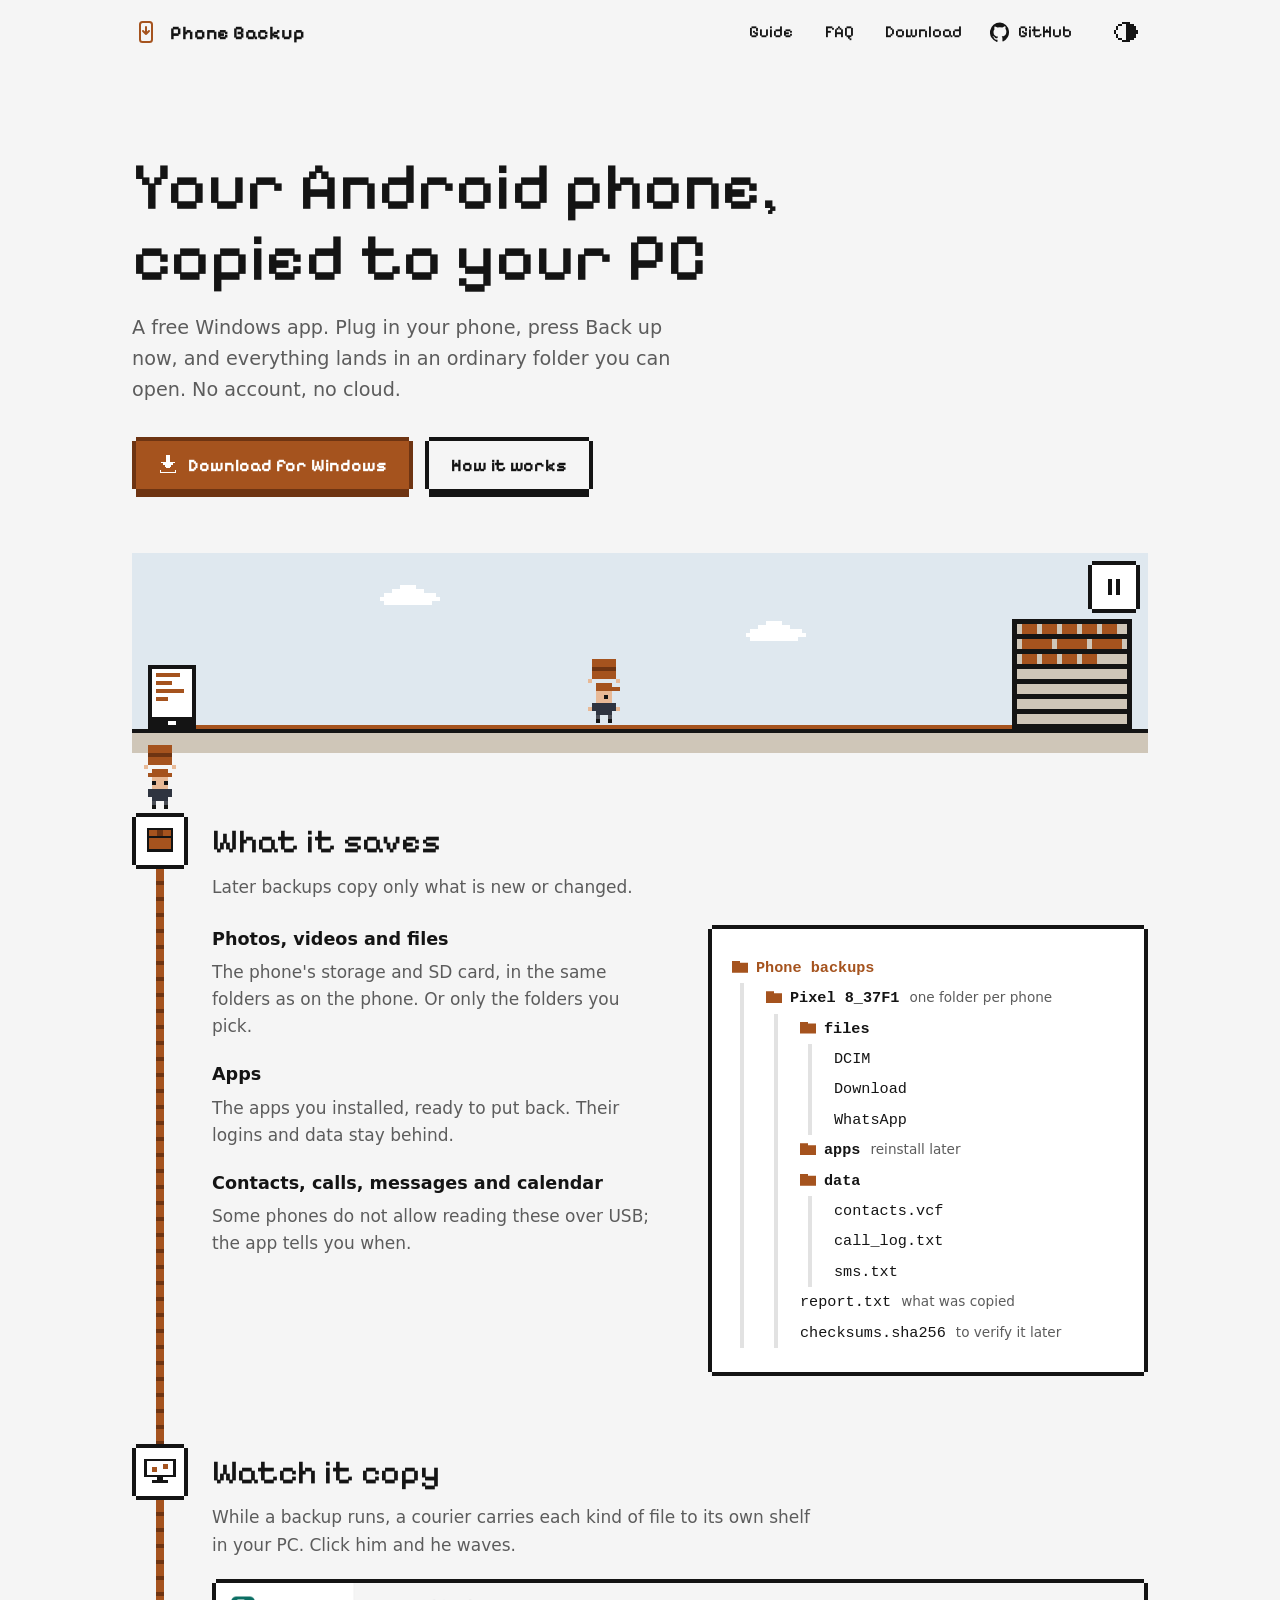
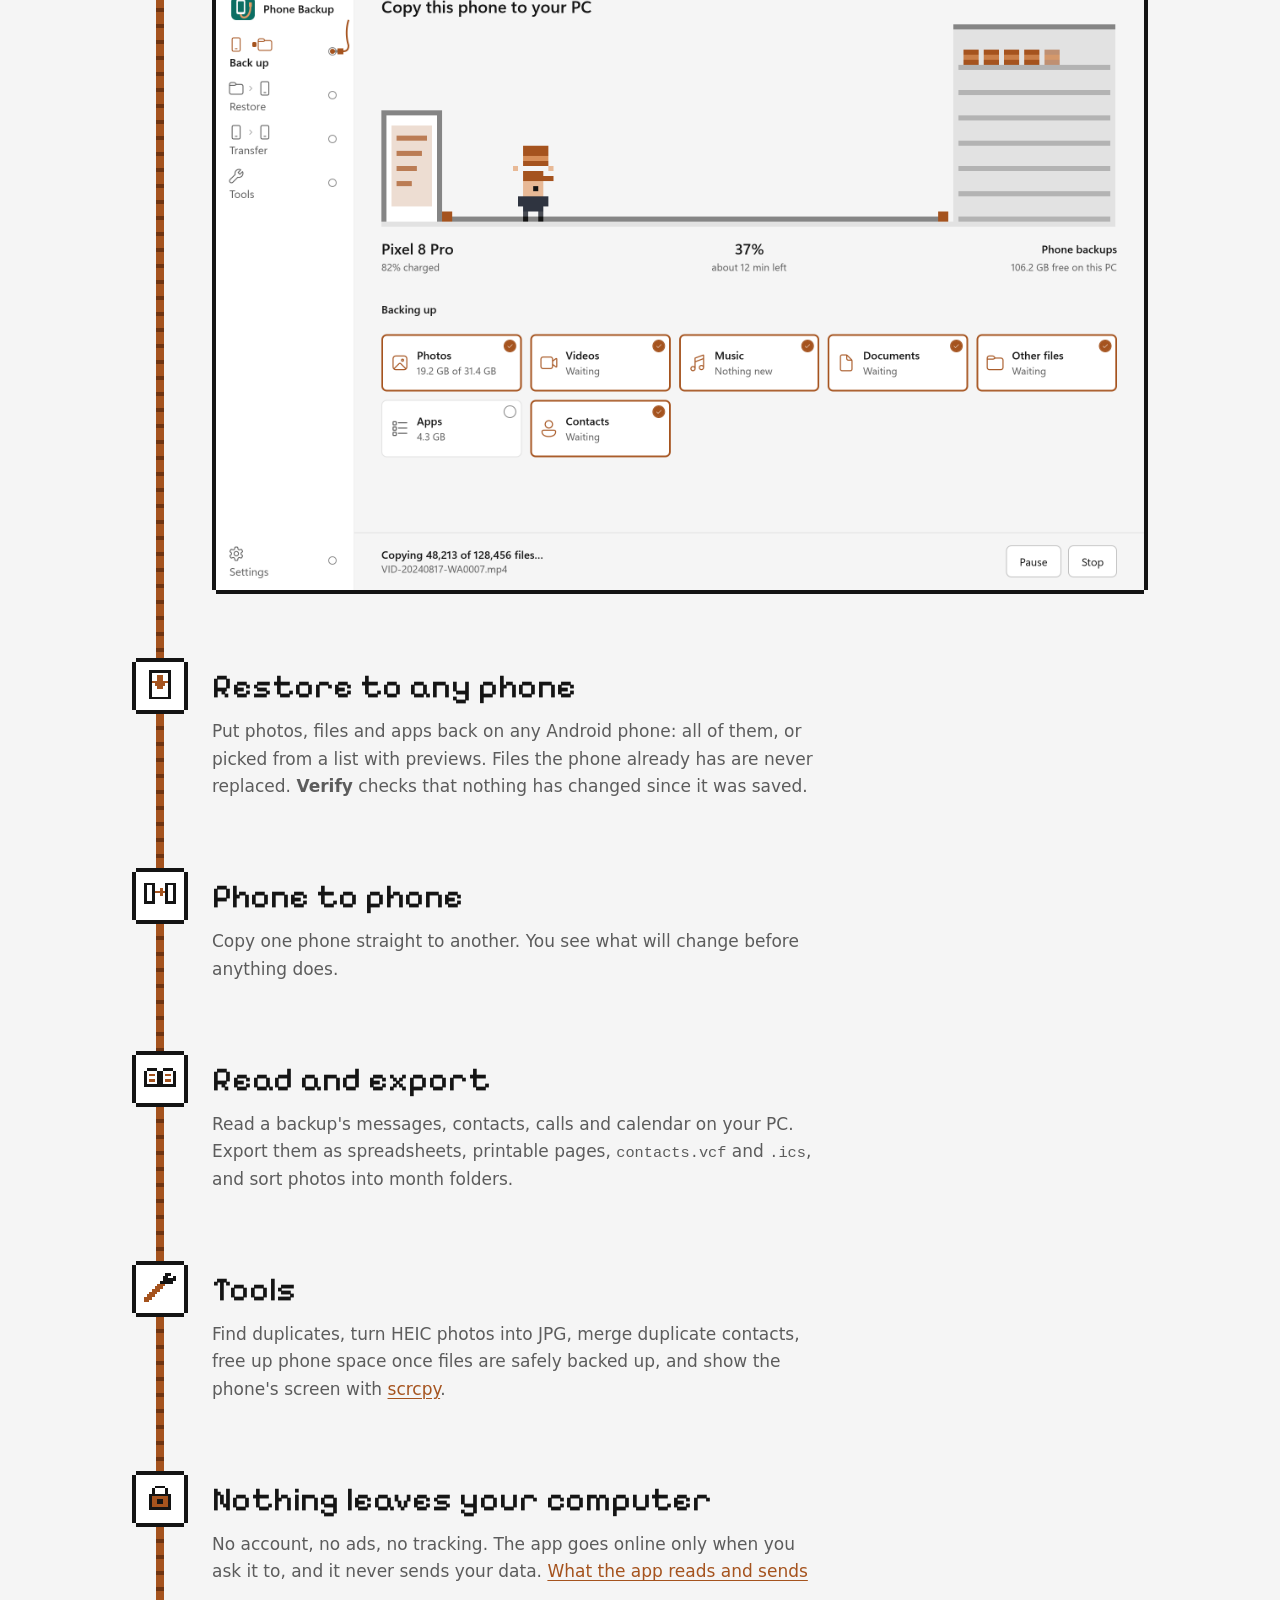
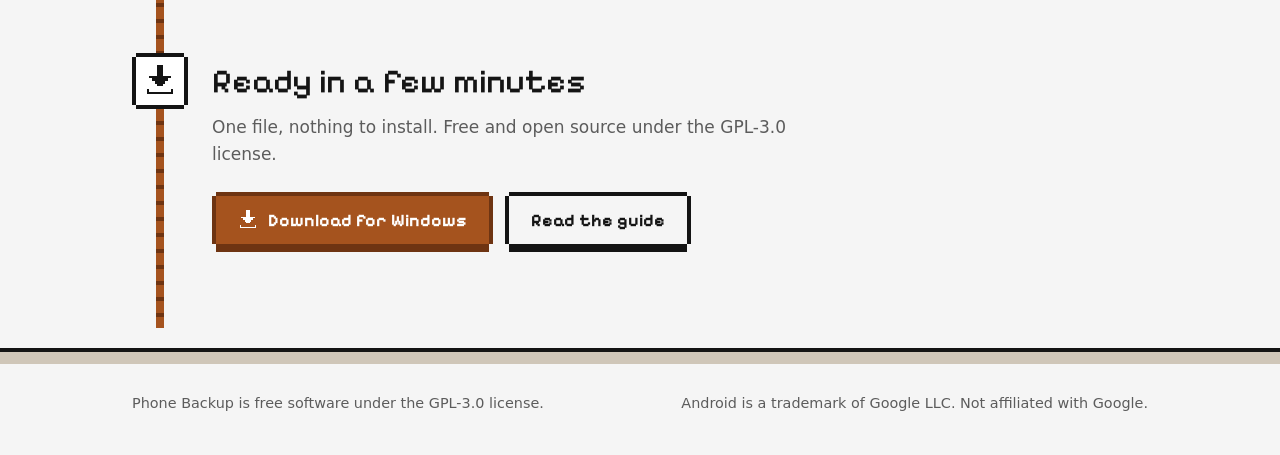
==== commit 83544518: "Website: redesign every page as a pixel world around the courier (#63) * Website: redesign all four " ====
--- a/docs/index.html
+++ b/docs/index.html
@@ -8,8 +8,10 @@
 <meta name="color-scheme" content="light dark">
 <meta name="theme-color" media="(prefers-color-scheme: light)" content="#F5F5F5">
 <meta name="theme-color" media="(prefers-color-scheme: dark)" content="#000000">
+<link rel="preload" href="fonts/pixelify-sans.woff2" as="font" type="font/woff2" crossorigin>
 <link rel="stylesheet" href="site.css">
 <script src="theme.js"></script>
+<script src="pixel.js" defer></script>
 </head>
 <body>
 <a class="skip" href="#main">Skip to content</a>
@@ -30,9 +32,7 @@
       </a>
     </nav>
     <button class="theme" type="button" aria-label="Theme">
-      <svg class="auto" width="20" height="20" viewBox="0 0 24 24" fill="none" stroke="currentColor" stroke-width="2" aria-hidden="true"><circle cx="12" cy="12" r="9"/><path d="M12 3a9 9 0 0 1 0 18z" fill="currentColor"/></svg>
-      <svg class="sun" width="20" height="20" viewBox="0 0 24 24" fill="none" stroke="currentColor" stroke-width="2" stroke-linecap="round" aria-hidden="true"><circle cx="12" cy="12" r="4"/><path d="M12 2v2m0 16v2M4.9 4.9l1.4 1.4m11.4 11.4 1.4 1.4M2 12h2m16 0h2M4.9 19.1l1.4-1.4M17.7 6.3l1.4-1.4"/></svg>
-      <svg class="moon" width="20" height="20" viewBox="0 0 24 24" fill="none" stroke="currentColor" stroke-width="2" stroke-linejoin="round" aria-hidden="true"><path d="M20 14.5A8 8 0 1 1 9.5 4a6.5 6.5 0 0 0 10.5 10.5Z"/></svg>
+      <span class="auto" data-px="auto"></span><span class="sun" data-px="sun"></span><span class="moon" data-px="moon"></span>
     </button>
   </div>
 </header>
@@ -42,115 +42,130 @@
     <h1>Your Android phone, copied to your PC</h1>
     <p class="lead">A free Windows app. Plug in your phone, press Back up now, and everything lands in an ordinary folder you can open. No account, no cloud.</p>
     <div class="actions">
-      <a class="btn primary" href="download">
-        <svg width="18" height="18" viewBox="0 0 24 24" fill="none" stroke="currentColor" stroke-width="2" stroke-linecap="round" stroke-linejoin="round" aria-hidden="true"><path d="M12 3v12m-5-5 5 5 5-5"/><path d="M4 20h16"/></svg>
-        Download for Windows
-      </a>
+      <a class="btn primary" href="download"><span data-px="down"></span>Download for Windows</a>
       <a class="btn" href="guide">How it works</a>
     </div>
   </div>
 
-  <!-- The app's cable: copper fills from the phone to the folder once, then the folder lights up. -->
-  <div class="wrap cable" aria-hidden="true">
-    <svg class="end phone" width="32" height="48" viewBox="0 0 32 48" fill="none" stroke="currentColor" stroke-width="3"><rect x="2.5" y="2.5" width="27" height="43" rx="5"/><path d="M12 38h8"/></svg>
-    <svg class="wire" viewBox="0 0 1000 60" preserveAspectRatio="none">
-      <path class="slack" d="M0 12C300 64 700 64 1000 12" pathLength="100"/>
-      <path class="lit" d="M0 12C300 64 700 64 1000 12" pathLength="100"/>
-    </svg>
-    <svg class="end folder" width="52" height="44" viewBox="0 0 52 44" fill="none" stroke="currentColor" stroke-width="3" stroke-linejoin="round"><path d="M2.5 8.5a4 4 0 0 1 4-4h12l5 6h21.5a4 4 0 0 1 4 4v22a4 4 0 0 1-4 4h-38.5a4 4 0 0 1-4-4z"/></svg>
+  <!-- The courier from the app carries boxes from the phone along the cable to the shelves in the PC. -->
+  <div class="wrap">
+    <div class="world">
+      <span class="cloud" data-px="cloud" style="left: 24%; top: 28px"></span>
+      <span class="cloud" data-px="cloud" style="left: 60%; top: 64px"></span>
+      <span class="phone" data-px="phone"></span>
+      <span class="cable"></span>
+      <span class="pc" data-px="pc"></span>
+      <button class="pause" type="button" aria-label="Pause the courier" aria-pressed="false"><span data-px="pause"></span></button>
+      <button class="walker" type="button" aria-label="Wave to the courier"><span class="walk" data-px="courier"></span></button>
+    </div>
   </div>
 
-  <div class="wrap saves">
-    <div class="kinds">
+  <!-- The cable carries on down the page; each thing the app does is a stop on it. Not numbered: these are not steps. -->
+  <div class="wrap route">
+    <div class="rider" aria-hidden="true"><span class="front carry" data-px="courier"></span></div>
+
+    <section class="stop">
+      <span class="sign" aria-hidden="true"><span data-px="box"></span></span>
       <h2>What it saves</h2>
-      <div>
-        <h3>Photos, videos and files</h3>
-        <p>The phone's storage and SD card, in the same folders as on the phone. Or only the folders you pick.</p>
-      </div>
-      <div>
-        <h3>Apps</h3>
-        <p>The apps you installed, ready to put back. Their logins and data stay behind.</p>
-      </div>
-      <div>
-        <h3>Contacts, calls, messages and calendar</h3>
-        <p>Some phones do not allow reading these over USB; the app tells you when.</p>
-      </div>
-      <p class="note">Later backups copy only what is new or changed.</p>
-    </div>
-
-    <div class="tree mono" role="img" aria-label="Example backup folder: files, apps and data folders inside a folder named after the phone.">
-      <ul>
-        <li style="--i:0"><span class="dir root">Phone backups</span>
+      <p>Later backups copy only what is new or changed.</p>
+      <div class="saves">
+        <div class="kinds">
+          <div>
+            <h3>Photos, videos and files</h3>
+            <p>The phone's storage and SD card, in the same folders as on the phone. Or only the folders you pick.</p>
+          </div>
+          <div>
+            <h3>Apps</h3>
+            <p>The apps you installed, ready to put back. Their logins and data stay behind.</p>
+          </div>
+          <div>
+            <h3>Contacts, calls, messages and calendar</h3>
+            <p>Some phones do not allow reading these over USB; the app tells you when.</p>
+          </div>
+        </div>
+        <div class="tree mono" role="img" aria-label="Example backup folder: files, apps and data folders inside a folder named after the phone.">
           <ul>
-            <li style="--i:1"><span class="dir">Pixel 8_37F1</span><span class="hint">one folder per phone</span>
+            <li style="--i:0"><span class="dir root">Phone backups</span>
               <ul>
-                <li style="--i:2"><span class="dir">files</span>
+                <li style="--i:1"><span class="dir">Pixel 8_37F1</span><span class="hint">one folder per phone</span>
                   <ul>
-                    <li style="--i:3"><span>DCIM</span></li>
-                    <li style="--i:4"><span>Download</span></li>
-                    <li style="--i:5"><span>WhatsApp</span></li>
+                    <li style="--i:2"><span class="dir">files</span>
+                      <ul>
+                        <li style="--i:3"><span>DCIM</span></li>
+                        <li style="--i:4"><span>Download</span></li>
+                        <li style="--i:5"><span>WhatsApp</span></li>
+                      </ul>
+                    </li>
+                    <li style="--i:6"><span class="dir">apps</span><span class="hint">reinstall later</span></li>
+                    <li style="--i:7"><span class="dir">data</span>
+                      <ul>
+                        <li style="--i:8"><span>contacts.vcf</span></li>
+                        <li style="--i:9"><span>call_log.txt</span></li>
+                        <li style="--i:10"><span>sms.txt</span></li>
+                      </ul>
+                    </li>
+                    <li style="--i:11"><span>report.txt</span><span class="hint">what was copied</span></li>
+                    <li style="--i:12"><span>checksums.sha256</span><span class="hint">to verify it later</span></li>
                   </ul>
                 </li>
-                <li style="--i:6"><span class="dir">apps</span><span class="hint">reinstall later</span></li>
-                <li style="--i:7"><span class="dir">data</span>
-                  <ul>
-                    <li style="--i:8"><span>contacts.vcf</span></li>
-                    <li style="--i:9"><span>call_log.txt</span></li>
-                    <li style="--i:10"><span>sms.txt</span></li>
-                  </ul>
-                </li>
-                <li style="--i:11"><span>report.txt</span><span class="hint">what was copied</span></li>
-                <li style="--i:12"><span>checksums.sha256</span><span class="hint">to verify it later</span></li>
               </ul>
             </li>
           </ul>
-        </li>
-      </ul>
-    </div>
-  </div>
-
-  <figure class="wrap shot">
-    <picture>
-      <source srcset="app-dark.png" media="(prefers-color-scheme: dark)">
-      <img src="app-light.png" width="2200" height="1440" alt="Phone Backup copying a Pixel 8 Pro to the PC: a cable runs from the phone to the backup folder, lit 37% of the way, above tiles for photos, videos, music, documents, other files, apps and contacts.">
-    </picture>
-  </figure>
-
-  <!-- The cable carries on down the page; each thing the app does plugs into it. -->
-  <div class="wrap">
-    <div class="rail">
-      <div class="plug">
-        <h2>Restore to any phone</h2>
-        <p>Put photos, files and apps back on any Android phone: all of them, or picked from a list with previews. Files the phone already has are never replaced. <strong>Verify</strong> checks that nothing has changed since it was saved.</p>
-      </div>
-      <div class="plug">
-        <h2>Phone to phone</h2>
-        <p>Copy one phone straight to another. You see what will change before anything does.</p>
-      </div>
-      <div class="plug">
-        <h2>Read and export</h2>
-        <p>Read a backup's messages, contacts, calls and calendar on your PC. Export them as spreadsheets, printable pages, <code>contacts.vcf</code> and <code>.ics</code>, and sort photos into month folders.</p>
-      </div>
-      <div class="plug">
-        <h2>Tools</h2>
-        <p>Find duplicates, turn HEIC photos into JPG, merge duplicate contacts, free up phone space once files are safely backed up, and show the phone's screen with <a href="https://github.com/Genymobile/scrcpy">scrcpy</a>.</p>
-      </div>
-      <div class="plug">
-        <h2>Nothing leaves your computer</h2>
-        <p>No account, no ads, no tracking. The app goes online only when you ask it to, and it never sends your data. <a href="faq#privacy">What the app reads and sends</a></p>
-      </div>
-      <div class="plug">
-        <h2>Ready in a few minutes</h2>
-        <p>One file, nothing to install. Free and open source under the GPL-3.0 license.</p>
-        <div class="actions">
-          <a class="btn primary" href="download">
-            <svg width="18" height="18" viewBox="0 0 24 24" fill="none" stroke="currentColor" stroke-width="2" stroke-linecap="round" stroke-linejoin="round" aria-hidden="true"><path d="M12 3v12m-5-5 5 5 5-5"/><path d="M4 20h16"/></svg>
-            Download for Windows
-          </a>
-          <a class="btn" href="guide">Read the guide</a>
         </div>
       </div>
-    </div>
+    </section>
+
+    <section class="stop">
+      <span class="sign" aria-hidden="true"><span data-px="screen"></span></span>
+      <h2>Watch it copy</h2>
+      <p>While a backup runs, a courier carries each kind of file to its own shelf in your PC. Click him and he waves.</p>
+      <figure class="shot">
+        <picture>
+          <source srcset="app-dark.png" media="(prefers-color-scheme: dark)">
+          <img src="app-light.png" width="2200" height="1440" loading="lazy" alt="Phone Backup copying a Pixel 8 Pro to the PC, 37% done: a small pixel courier carries boxes along the cable from the phone to shelves in the PC, above tiles for photos, videos, music, documents, other files, apps and contacts.">
+        </picture>
+      </figure>
+    </section>
+
+    <section class="stop">
+      <span class="sign" aria-hidden="true"><span data-px="back"></span></span>
+      <h2>Restore to any phone</h2>
+      <p>Put photos, files and apps back on any Android phone: all of them, or picked from a list with previews. Files the phone already has are never replaced. <strong>Verify</strong> checks that nothing has changed since it was saved.</p>
+    </section>
+
+    <section class="stop">
+      <span class="sign" aria-hidden="true"><span data-px="swap"></span></span>
+      <h2>Phone to phone</h2>
+      <p>Copy one phone straight to another. You see what will change before anything does.</p>
+    </section>
+
+    <section class="stop">
+      <span class="sign" aria-hidden="true"><span data-px="book"></span></span>
+      <h2>Read and export</h2>
+      <p>Read a backup's messages, contacts, calls and calendar on your PC. Export them as spreadsheets, printable pages, <code>contacts.vcf</code> and <code>.ics</code>, and sort photos into month folders.</p>
+    </section>
+
+    <section class="stop">
+      <span class="sign" aria-hidden="true"><span data-px="wrench"></span></span>
+      <h2>Tools</h2>
+      <p>Find duplicates, turn HEIC photos into JPG, merge duplicate contacts, free up phone space once files are safely backed up, and show the phone's screen with <a href="https://github.com/Genymobile/scrcpy">scrcpy</a>.</p>
+    </section>
+
+    <section class="stop">
+      <span class="sign" aria-hidden="true"><span data-px="lock"></span></span>
+      <h2>Nothing leaves your computer</h2>
+      <p>No account, no ads, no tracking. The app goes online only when you ask it to, and it never sends your data. <a href="faq#privacy">What the app reads and sends</a></p>
+    </section>
+
+    <section class="stop">
+      <span class="sign" aria-hidden="true"><span data-px="down"></span></span>
+      <h2>Ready in a few minutes</h2>
+      <p>One file, nothing to install. Free and open source under the GPL-3.0 license.</p>
+      <div class="actions">
+        <a class="btn primary" href="download"><span data-px="down"></span>Download for Windows</a>
+        <a class="btn" href="guide">Read the guide</a>
+      </div>
+    </section>
   </div>
 </main>
 
--- a/docs/site.css
+++ b/docs/site.css
@@ -1,9 +1,19 @@
-/* Same colors as the app (src/ui/theme.rs, fn tokens). */
+/* The app's colors (src/ui/theme.rs, fn tokens), plus the courier scene's (src/ui/courier.rs). */
+@font-face {
+  /* Pixelify Sans, SIL Open Font License (fonts/OFL.txt). Headings, page names and buttons only. */
+  font-family: "Pixelify Sans"; src: url("fonts/pixelify-sans.woff2") format("woff2");
+  font-weight: 500 700; font-display: swap;
+}
 :root {
   --bg: #F5F5F5; --surface: #FFFFFF; --line: #E2E2E2;
   --ink: #141414; --muted: #5C5C5C;
-  --accent: #A5531E; --on-accent: #FFFFFF;
+  --accent: #A5531E; --on-accent: #FFFFFF; --deep: #6E3412;
+  --outline: #141414; --sky: #DFE8EF; --ground: #CFC6B8; --cloud: #FFFFFF;
+  --jacket: #2F3440; --pants: #4A4D55; --skin: #E8B996;
+  --pixel: "Pixelify Sans", "Segoe UI", system-ui, sans-serif;
   --ease-out: cubic-bezier(0.23, 1, 0.32, 1);
+  /* A 4 px pixel frame with stepped corners. */
+  --frame: 0 -4px 0 0 var(--outline), 0 4px 0 0 var(--outline), -4px 0 0 0 var(--outline), 4px 0 0 0 var(--outline);
 }
 /* Dark follows the device unless the header button (theme.js) picked a theme; the two dark blocks must match. */
 :root[data-theme="light"] { color-scheme: light; }
@@ -11,169 +21,294 @@
   :root:not([data-theme="light"]) {
     --bg: #000000; --surface: #101010; --line: #2C2C2C;
     --ink: #F4F4F4; --muted: #B0B0B0;
-    --accent: #E39C66; --on-accent: #1A0E05;
+    --accent: #E39C66; --on-accent: #1A0E05; --deep: #8A4A20;
+    --outline: #9A9A9A; --sky: #0C0D14; --ground: #1E1E25; --cloud: #1E2030;
+    --jacket: #5B6272; --pants: #3E424C;
   }
 }
 :root[data-theme="dark"] {
   color-scheme: dark;
   --bg: #000000; --surface: #101010; --line: #2C2C2C;
   --ink: #F4F4F4; --muted: #B0B0B0;
-  --accent: #E39C66; --on-accent: #1A0E05;
+  --accent: #E39C66; --on-accent: #1A0E05; --deep: #8A4A20;
+  --outline: #9A9A9A; --sky: #0C0D14; --ground: #1E1E25; --cloud: #1E2030;
+  --jacket: #5B6272; --pants: #3E424C;
 }
 * { box-sizing: border-box; }
 html { -webkit-text-size-adjust: 100%; -webkit-tap-highlight-color: transparent; }
-a { touch-action: manipulation; }
+a, button { touch-action: manipulation; }
 body {
   margin: 0; background: var(--bg); color: var(--ink);
   font: 17px/1.6 "Segoe UI Variable Text", "Segoe UI", system-ui, -apple-system, sans-serif;
 }
 a { color: var(--accent); text-underline-offset: 3px; }
-:focus-visible { outline: 2px solid var(--accent); outline-offset: 3px; border-radius: 4px; }
+:focus-visible { outline: 4px solid var(--accent); outline-offset: 4px; }
 /* Hidden until a keyboard user tabs to it. */
-.skip { position: absolute; left: 16px; top: -64px; z-index: 2; padding: 10px 16px; background: var(--accent); color: var(--on-accent); border-radius: 8px; font-weight: 600; }
+.skip { position: absolute; left: 16px; top: -64px; z-index: 3; min-height: 44px; display: inline-flex; align-items: center; padding: 0 16px; background: var(--accent); color: var(--on-accent); font: 700 1rem var(--pixel); }
 .skip:focus { top: 12px; }
 .wrap { max-width: 1080px; margin: 0 auto; padding: 0 16px; }
 @media (min-width: 640px) { .wrap { padding: 0 32px; } }
 .mono { font-family: "Cascadia Code", "Cascadia Mono", Consolas, monospace; }
+/* Pixel art: CSS gives each picture its size; pixel.js draws it. */
+[data-px] { display: inline-block; flex-shrink: 0; line-height: 0; color: var(--outline); }
+.btn [data-px], .theme [data-px] { color: inherit; }
+[data-px] svg { display: block; width: 100%; height: 100%; }
 
 /* Header: the logo, then the pages. On phones the pages wrap onto their own row. */
 header .wrap { display: flex; flex-wrap: wrap; align-items: center; justify-content: space-between; gap: 0 24px; min-height: 64px; }
-.brand { display: flex; align-items: center; gap: 10px; font-weight: 600; color: var(--ink); text-decoration: none; min-height: 44px; }
+.brand { display: flex; align-items: center; gap: 10px; font: 700 1.2rem var(--pixel); color: var(--ink); text-decoration: none; min-height: 44px; }
 /* Logo spot: a fixed square so the logo can be swapped in without moving the header. */
 .logo { display: inline-grid; place-items: center; width: 28px; height: 28px; flex-shrink: 0; color: var(--accent); }
 .logo > * { max-width: 100%; max-height: 100%; }
 nav { display: flex; flex-wrap: wrap; gap: 0 20px; }
-.nav-link { color: var(--ink); min-height: 44px; display: inline-flex; align-items: center; gap: 8px; padding: 0 4px; text-decoration: none; }
-.nav-link[aria-current="page"] { color: var(--accent); text-decoration: underline; text-decoration-thickness: 2px; }
-@media (hover: hover) and (pointer: fine) { .nav-link:hover { text-decoration: underline; } }
+.nav-link { color: var(--ink); min-height: 44px; min-width: 44px; justify-content: center; display: inline-flex; align-items: center; gap: 8px; padding: 0 4px; text-decoration: none; font: 500 1.05rem var(--pixel); }
+.nav-link[aria-current="page"] { color: var(--accent); text-decoration: underline; text-decoration-thickness: 4px; text-underline-offset: 6px; }
+@media (hover: hover) and (pointer: fine) { .nav-link:hover { color: var(--accent); } }
 .nav-link svg { flex-shrink: 0; }
 .brand, .nav-link { white-space: nowrap; }
-/* Keeps all four pages on one row at 320 px. */
 /* Theme button: shows the icon of the current choice. Beside the links on wide screens; beside the logo on phones, where the links wrap to their own row. */
 .brand { margin-right: auto; }
 @media (max-width: 639px) { .brand { order: -2; } .theme { order: -1; } }
 .theme {
   display: inline-grid; place-items: center; width: 44px; height: 44px; padding: 0; margin-left: 4px;
-  border: 0; border-radius: 8px; background: transparent; color: var(--ink); cursor: pointer;
-  transition: transform 160ms var(--ease-out), background-color 150ms ease;
-}
-.theme:active { transform: scale(.94); }
+  border: 0; background: transparent; color: var(--ink); cursor: pointer;
+}
+.theme:active { transform: translateY(2px); }
 @media (hover: hover) and (pointer: fine) { .theme:hover { background: var(--surface); } }
-.theme svg { display: none; }
+.theme [data-px] { display: none; width: 24px; height: 24px; }
 :root:not([data-theme]) .theme .auto, [data-theme="light"] .theme .sun, [data-theme="dark"] .theme .moon { display: block; }
+/* Keeps all four pages on one row at 320 px. */
 @media (max-width: 420px) { nav { gap: 0 12px; } .nav-link { padding: 0 2px; } .nav-link svg { display: none; } }
 
 h1 {
-  font-family: "Segoe UI Variable Display", "Segoe UI", system-ui, sans-serif;
-  font-size: clamp(2.4rem, 7vw, 4.5rem); line-height: 1.02; font-weight: 600;
-  letter-spacing: -0.03em; margin: 0 0 20px; text-wrap: balance;
-}
+  /* At 500 the pixel C keeps a clear gap; bolder, it reads as O. */
+  font: 500 clamp(2.3rem, 6.5vw, 4.2rem)/1.05 var(--pixel);
+  margin: 0 0 20px; text-wrap: balance;
+}
+h2 { font: 500 clamp(1.6rem, 3.5vw, 2.1rem)/1.2 var(--pixel); margin: 0 0 12px; }
+/* A section title's icon sits on the title's first line. */
+h2 > [data-px] { width: 32px; height: 32px; vertical-align: -4px; margin-right: 12px; }
+h3 { font-size: 1.1rem; margin: 0 0 6px; }
 .lead { font-size: 1.2rem; color: var(--muted); margin: 0 0 32px; max-width: 30em; }
-.page-head { padding-block: 48px 40px; }
-@media (min-width: 900px) { .page-head { padding-block: 80px 56px; } }
-.page-head .lead { margin-bottom: 0; }
-
-.actions { display: flex; flex-wrap: wrap; gap: 12px; }
+.note { margin: 16px 0 0; font-size: .9rem; color: var(--muted); }
+
+/* Buttons: square with stepped corners and a 4 px ledge underneath; pressing pushes the button down onto it. */
+.actions { display: flex; flex-wrap: wrap; gap: 16px 20px; padding: 4px; }
 .btn {
-  display: inline-flex; align-items: center; gap: 8px; min-height: 48px; padding: 0 22px;
-  border-radius: 8px; font-weight: 600; text-decoration: none;
-  border: 1px solid var(--line); color: var(--ink); background: transparent;
-  transition: transform 160ms var(--ease-out), background-color 150ms ease;
+  --edge: var(--outline); --face: var(--bg);
+  display: inline-flex; align-items: center; gap: 10px; min-height: 48px; padding: 0 22px; margin-bottom: 4px;
+  font: 700 1.1rem var(--pixel); text-decoration: none; color: var(--ink); background: var(--face);
+  box-shadow: 0 -4px 0 0 var(--edge), 0 4px 0 0 var(--edge), -4px 0 0 0 var(--edge), 4px 0 0 0 var(--edge), 0 8px 0 0 var(--edge);
   user-select: none; -webkit-user-select: none; -webkit-touch-callout: none;
 }
-.btn:active { transform: scale(.97); }
-.btn.primary { background: var(--accent); border-color: var(--accent); color: var(--on-accent); }
+.btn.primary { --edge: var(--deep); --face: var(--accent); color: var(--on-accent); }
+.btn [data-px] { width: 20px; height: 20px; }
+.btn:active { transform: translateY(4px); box-shadow: 0 -4px 0 0 var(--edge), 0 4px 0 0 var(--edge), -4px 0 0 0 var(--edge), 4px 0 0 0 var(--edge); }
 @media (hover: hover) and (pointer: fine) {
-  .btn:hover { background: var(--surface); }
+  .btn:hover { --face: var(--surface); }
   /* Mixing toward ink darkens copper in light mode and lightens it in dark, so label contrast only improves. */
-  .btn.primary:hover { background: color-mix(in srgb, var(--accent) 85%, var(--ink)); }
-}
-.note { margin: 16px 0 0; font-size: .9rem; color: var(--muted); }
-
-/* Home: the headline, then the app's cable from the phone to the folder on the PC. */
-.intro { padding-block: 56px 48px; }
-@media (min-width: 900px) { .intro { padding-block: 96px 64px; } }
+  .btn.primary:hover { --face: color-mix(in srgb, var(--accent) 85%, var(--ink)); }
+}
+
+/* Courier: pixel.js draws every pose; these rules pick one. Standing, empty-handed, side on, by default. */
+.c-load, .c-up, .c-out, .c-wave, .c-front, .front .c-side { display: none; }
+.front .c-front { display: inline; }
+.c-legs > g { visibility: hidden; }
+.c-legs > g:first-child { visibility: visible; }
+.carry .c-load, .carry .c-up { display: inline; }
+.carry .c-body { display: none; }
+.wave .c-body { display: none; }
+.wave .c-out, .wave .c-wave { display: inline; }
+/* Walking: the four leg frames take turns, a tenth of a second each. */
+@media (prefers-reduced-motion: no-preference) {
+  .walk .c-legs > g { animation: step .4s steps(1) infinite; }
+  .walk .c-legs > g:nth-child(2) { animation-delay: -.3s; }
+  .walk .c-legs > g:nth-child(3) { animation-delay: -.2s; }
+  .walk .c-legs > g:nth-child(4) { animation-delay: -.1s; }
+  .wave .c-wave { animation: blink .4s steps(1) 4 both; }
+}
+@keyframes step { 0% { visibility: visible; } 25%, 100% { visibility: hidden; } }
+@keyframes blink { 50% { visibility: hidden; } }
+
+/* Home: the headline, then the courier's world: the phone, the cable on the ground and the PC with a shelf per kind of file. */
+.intro { padding-block: 56px 40px; }
+@media (min-width: 900px) { .intro { padding-block: 88px 56px; } }
 .intro h1 { max-width: 12em; }
-.cable { display: flex; align-items: flex-start; gap: 6px; }
-.cable .end { flex-shrink: 0; color: var(--ink); }
-/* The wire's path starts 12 px down, so 12 px more meets the middle of the 48 px phone; the folder's middle is at 24 px too. */
-.cable .wire { flex: 1; min-width: 0; height: 60px; margin-top: 12px; overflow: visible; }
-.cable .folder { margin-top: 2px; color: var(--accent); animation: lightup 300ms ease 2.5s backwards; }
-.wire path { fill: none; stroke-width: 3; stroke-linecap: round; }
-.wire .slack { stroke: var(--muted); opacity: .45; }
-.wire .lit { stroke: var(--accent); stroke-dasharray: 100; animation: fill 2s cubic-bezier(0.65, 0, 0.35, 1) .5s backwards; }
-@keyframes fill { from { stroke-dashoffset: 100; } }
-@keyframes lightup { from { color: var(--ink); } }
-@media (max-width: 420px) { .cable svg.end { transform: scale(.8); } }
-
-/* What it saves beside the real folder the app writes. */
-.saves { display: grid; gap: 40px; padding-block: 40px 72px; }
-@media (min-width: 900px) { .saves { grid-template-columns: 1fr 1fr; gap: 64px; padding-block: 56px 96px; } }
-.kinds { display: grid; gap: 24px; align-content: start; }
-.kinds h2, .kinds .note { margin: 0; }
+.world {
+  position: relative; height: 200px; background: var(--sky); overflow: hidden; container-type: inline-size;
+  border-bottom: 20px solid var(--ground); box-shadow: inset 0 -4px 0 var(--outline);
+}
+.world .cloud { position: absolute; width: 64px; height: 24px; }
+/* Clouds sway a few pixels at a time, one pixel step every half second. */
+@media (prefers-reduced-motion: no-preference) { .world .cloud, .page-world .cloud { animation: drift 24s steps(48) infinite; } .world .cloud + .cloud, .page-world .cloud + .cloud { animation-delay: -12s; } }
+@keyframes drift { 50% { transform: translateX(48px); } }
+.world .phone { position: absolute; left: 16px; bottom: 4px; width: 48px; height: 64px; }
+.world .cable { position: absolute; left: 64px; right: 136px; bottom: 4px; height: 4px; background: var(--accent); }
+.world .pc { position: absolute; right: 16px; bottom: 4px; width: 120px; height: 110px; }
+/* The courier is a button (click him and he waves), padded out to a 48 px target. */
+.walker {
+  position: absolute; left: 64px; bottom: 4px; width: 48px; height: 72px; padding: 0 4px 4px; border: 0; background: none; cursor: pointer;
+  /* He starts at the PC, walks back for a box, and carries it over; pixel.js fills a shelf slot each time he arrives. */
+  --run: calc(100cqw - 64px - 136px - 48px);
+  transform: translateX(calc(var(--run) / 2));
+}
+.walker > span { display: block; width: 40px; height: 64px; }
+.walker .c-load, .walker .c-up { display: inline; }
+.walker .c-body { display: none; }
+@media (prefers-reduced-motion: no-preference) {
+  .walker { animation: route 6s linear infinite; }
+  .walker > span { animation: turn 6s steps(1) infinite; }
+  .walker .c-load, .walker .c-up { animation: carry 6s steps(1) infinite; }
+  .walker .c-body { display: inline; animation: empty 6s steps(1) infinite; }
+  .walker.waving, .walker.waving * { animation-play-state: paused; }
+}
+/* Pause: top right of the scene; pressed, it shows the copper frame and the courier stops where he is. */
+.world .pause { position: absolute; top: 12px; right: 12px; width: 44px; height: 44px; padding: 10px; border: 0; background: var(--surface); color: var(--ink); cursor: pointer; box-shadow: var(--frame); }
+.world .pause[aria-pressed="true"] { color: var(--accent); box-shadow: 0 -4px 0 0 var(--accent), 0 4px 0 0 var(--accent), -4px 0 0 0 var(--accent), 4px 0 0 0 var(--accent); }
+.world .pause [data-px] { width: 24px; height: 24px; color: inherit; }
+.world.paused .walker, .world.paused .walker *, .world.paused .cloud, .world.away .walker, .world.away .walker *, .world.away .cloud { animation-play-state: paused; }
+@media (prefers-reduced-motion: reduce) { .world .pause { display: none; } }
+@keyframes route { 0%, 100% { transform: translateX(var(--run)); } 50% { transform: translateX(0); } }
+@keyframes turn { 0% { transform: scaleX(-1); } 50% { transform: none; } }
+@keyframes carry { 0% { opacity: 0; } 50%, 100% { opacity: 1; } }
+@keyframes empty { 0% { opacity: 1; } 50%, 100% { opacity: 0; } }
+/* Waving: he faces you, puts the box down and waves. */
+.walker.waving .c-load, .walker.waving .c-up, .walker.waving .c-body { display: none; }
+.walker.waving .c-out, .walker.waving .c-wave { display: inline; }
+.walker.waving .c-side { display: none; }
+.walker.waving .c-front { display: inline; }
+.walker.waving > span { transform: none; }
+@media (max-width: 420px) {
+  .world { height: 168px; }
+  .world .pc { width: 96px; height: 88px; }
+  .world .cable { right: 112px; }
+  .walker { --run: calc(100cqw - 64px - 112px - 48px); }
+}
+
+/* Home and guide: the cable runs down the page and every section or step is a stop on it, with a sign.
+   The sign's frame turns copper and the wire fills to the next stop as you scroll (below). */
+.route { position: relative; padding-block: 64px 24px; }
+.stop, .steps li { --sign: 48px; --rail: 80px; position: relative; padding: 0 0 72px var(--rail); border: 0; }
+.steps li:last-child { padding-bottom: 0; }
+.sign, .steps li::before {
+  position: absolute; left: 4px; top: 0; width: var(--sign); height: var(--sign); z-index: 1;
+  display: grid; place-items: center; background: var(--surface); box-shadow: var(--frame);
+}
+.sign [data-px] { width: 32px; height: 32px; }
+/* The wire: a copper cable in whole pixels, with a darker band every 16 px. */
+.stop::after, .steps li::after {
+  content: ""; position: absolute; left: calc(4px + var(--sign) / 2 - 4px); top: calc(var(--sign) + 4px); bottom: -4px; width: 8px;
+  background: repeating-linear-gradient(var(--accent) 0 12px, var(--deep) 12px 16px);
+}
+/* On home the last stop's wire runs on to the end of the page's route, where the rider stops. */
+.steps li:last-child::after { display: none; }
+.stop > h2 { padding-top: 4px; }
+.stop > p { margin: 0; color: var(--muted); max-width: 36em; }
+.stop .actions { margin-top: 24px; }
+/* The courier rides the cable down the page, facing you with a box, and stays in view while you read. */
+.rider { position: sticky; top: 50vh; height: 0; z-index: 2; pointer-events: none; }
+.rider > span { display: block; width: 40px; height: 80px; margin-left: calc(4px + 24px - 20px); transform: translateY(-80px); }
+@media (max-width: 420px) {
+  .stop, .steps li { --sign: 40px; --rail: 60px; }
+  .sign [data-px] { width: 24px; height: 24px; }
+  .rider > span { margin-left: calc(4px + 20px - 20px); }
+}
+
+/* What it saves, beside the real folder the app writes. */
+.saves { display: grid; gap: 40px; margin-top: 24px; }
+@media (min-width: 1000px) { .saves { grid-template-columns: 1fr 1fr; gap: 56px; } }
+.kinds { display: grid; gap: 20px; align-content: start; }
 .kinds p { margin: 0; color: var(--muted); max-width: 32em; }
 .tree {
-  background: var(--surface); border: 1px solid var(--line); border-radius: 12px;
+  background: var(--surface); box-shadow: var(--frame); margin: 4px;
   padding: 24px 20px; font-size: .95rem; line-height: 2; overflow-x: auto;
 }
 .tree ul { list-style: none; margin: 0; padding: 0; }
-.tree ul ul { padding-left: 22px; border-left: 1px solid var(--line); margin-left: 8px; }
+.tree ul ul { padding-left: 22px; border-left: 4px solid var(--line); margin-left: 8px; }
 /* Long phone names and paths wrap instead of being cut off at large text sizes. */
 .tree li { overflow-wrap: anywhere; }
 /* Rows arrive top to bottom once on load, like files landing in the backup. --i is the row number. */
 .tree li > span { display: inline-block; max-width: 100%; line-height: 1.5; animation: arrive 360ms var(--ease-out) both; animation-delay: calc(1.2s + var(--i) * 50ms); }
 @keyframes arrive { from { opacity: 0; transform: translateX(-8px); } }
 .tree .dir { font-weight: 700; }
+/* A pixel folder before each folder name. */
+.tree .dir::before { content: ""; display: inline-block; width: 16px; height: 12px; margin-right: 8px; vertical-align: -1px; background: var(--accent); clip-path: polygon(0 0, 8px 0, 8px 2px, 16px 2px, 16px 12px, 0 12px); }
 .tree .root { color: var(--accent); }
 .tree .hint { margin-left: 10px; color: var(--muted); font-family: "Segoe UI", system-ui, sans-serif; font-size: .85rem; }
 @media (max-width: 420px) { .tree { padding: 20px 14px; font-size: .85rem; } .tree ul ul { padding-left: 14px; margin-left: 4px; } }
 
 /* The real app mid-backup; the picture follows the visitor's light or dark setting. */
-.shot { margin: 0 auto; padding-bottom: 72px; }
-.shot img { display: block; width: 100%; height: auto; border: 1px solid var(--line); border-radius: 12px; }
-
-/* Home: the cable runs on down the page and each thing the app does plugs into a socket on it. Not numbered: these are not steps. */
-.rail { max-width: 44em; padding: 8px 0 96px 48px; }
-.plug { position: relative; padding-bottom: 64px; }
-.plug:last-child { padding-bottom: 0; }
-/* h2 stays unpositioned so its socket and the wire's track (below) are placed against the whole .plug. */
-.plug h2::before {
-  content: ""; position: absolute; left: -48px; top: calc(.6em - 10px); z-index: 1;
-  width: 20px; height: 20px; border-radius: 50%; box-sizing: border-box;
-  background: var(--bg); border: 2px solid var(--accent);
-}
-.plug:last-child h2::before { background: var(--accent); }
-.plug::after { content: ""; position: absolute; left: -39px; top: 20px; bottom: -20px; width: 2px; background: var(--accent); }
-.plug:last-child::after { display: none; }
-.plug p { margin: 0; color: var(--muted); max-width: 36em; }
-.plug .actions { margin-top: 24px; }
-@media (max-width: 420px) { .rail { padding-left: 36px; } .plug h2::before { left: -36px; } .plug::after { left: -27px; } }
-
-section { padding: 72px 0; border-top: 1px solid var(--line); }
-h2 { font-size: clamp(1.6rem, 3.5vw, 2.1rem); line-height: 1.2; font-weight: 600; letter-spacing: -0.02em; margin: 0 0 12px; }
+.shot { margin: 24px 4px 0; }
+.shot img { display: block; width: 100%; height: auto; box-shadow: var(--frame); }
+
+/* Guide, FAQ and download: the page opens in the courier's world, the name in the sky and his scene for that page on the ground. */
+.page-world { position: relative; overflow: hidden; background: var(--sky); border-bottom: 20px solid var(--ground); box-shadow: inset 0 -4px 0 var(--outline); }
+.page-world .cloud { position: absolute; width: 64px; height: 24px; }
+.page-head { position: relative; display: grid; gap: 8px; align-items: end; padding-top: 48px; }
+@media (min-width: 900px) { .page-head { grid-template-columns: 1fr auto; gap: 48px; padding-top: 80px; } .page-head > div:first-child { padding-bottom: 48px; } }
+.page-head .lead { margin-bottom: 0; }
+.scene { display: flex; align-items: flex-end; justify-content: center; gap: 20px; min-width: 240px; height: 112px; padding-bottom: 4px; }
+.scene .courier { width: 40px; height: 80px; }
+.scene .flag { width: 48px; height: 48px; }
+.scene .ask { width: 40px; height: 40px; align-self: flex-start; margin: 12px 0 0 -16px; }
+.scene .pc { width: 72px; height: 66px; }
+/* Once on load the courier walks in side on, then turns to face you: on the guide he waves, on the FAQ a question pops up. */
+@media (prefers-reduced-motion: no-preference) {
+  .scene { overflow: hidden; }
+  .scene .courier { animation: enter 1.2s steps(12) both; }
+  .scene .courier .c-side, .scene .courier .c-front { display: inline; }
+  .scene .courier .c-side { animation: shown 1.2s steps(1, end) forwards; }
+  .scene .courier .c-front { animation: shown 1.2s steps(1, end) reverse backwards; }
+  .scene .courier .c-legs > g { animation: step .4s steps(1) 3; }
+  .scene .courier .c-legs > g:nth-child(2) { animation-delay: -.3s; }
+  .scene .courier .c-legs > g:nth-child(3) { animation-delay: -.2s; }
+  .scene .courier .c-legs > g:nth-child(4) { animation-delay: -.1s; }
+  .scene .wave .c-wave { animation-delay: 1.2s; }
+  .scene .ask { animation: pop 160ms steps(2) 1.3s both; }
+}
+@keyframes enter { from { transform: translateX(-120px); } }
+@keyframes shown { from { visibility: visible; } to { visibility: hidden; } }
+@keyframes pop { from { opacity: 0; transform: translateY(4px); } }
+
+section { padding: 72px 0; border-top: 4px solid var(--line); }
+/* Guide and FAQ: a row of signs on a short cable, one per part of the page. */
+.map { position: relative; display: flex; flex-wrap: wrap; gap: 16px 24px; padding-block: 40px; }
+.map::before { content: ""; position: absolute; left: 24px; right: 24px; top: 50%; height: 4px; margin-top: -2px; background: var(--accent); }
+.map a {
+  position: relative; display: inline-flex; align-items: center; gap: 10px; min-height: 48px; padding: 8px 16px; margin: 4px;
+  background: var(--surface); box-shadow: var(--frame); color: var(--ink); text-decoration: none; font: 500 1rem var(--pixel);
+}
+.map [data-px] { width: 24px; height: 24px; }
+.map a:active { transform: translateY(4px); }
+@media (hover: hover) and (pointer: fine) { .map a:hover { color: var(--accent); } }
+/* On a phone the signs stack in two columns; a cable through wrapped rows would read as a strike-through. */
+@media (max-width: 600px) { .map { display: grid; grid-template-columns: 1fr 1fr; gap: 8px; } .map::before { display: none; } .map a { font-size: .9rem; padding: 8px 10px; } }
+.map + section { border-top: 0; padding-top: 32px; }
 .section-lead { color: var(--muted); margin: 0 0 40px; max-width: 36em; }
-h3 { font-size: 1.1rem; margin: 0 0 6px; }
 .cols { display: grid; gap: 32px 40px; grid-template-columns: repeat(auto-fit, minmax(min(100%, 240px), 1fr)); }
 .cols p { margin: 0; color: var(--muted); max-width: 32em; }
+/* Guide: each way to connect, and each use of a backup, is a small framed card with its icon. */
+.cols > div { background: var(--surface); box-shadow: var(--frame); margin: 4px; padding: 20px; }
+.cols h3 > [data-px] { width: 24px; height: 24px; vertical-align: -5px; margin-right: 10px; }
 code { font-family: "Cascadia Code", Consolas, monospace; font-size: .9em; overflow-wrap: anywhere; }
-pre { background: var(--surface); border: 1px solid var(--line); border-radius: 8px; padding: 16px; overflow-x: auto; margin: 16px 0 0; max-width: 32em; }
+pre { background: var(--surface); box-shadow: var(--frame); padding: 16px; overflow-x: auto; margin: 20px 4px 0; max-width: 32em; }
+/* Download: each command sits in a small window named after where you type it. */
+pre[data-title] { padding-top: 52px; position: relative; }
+pre[data-title]::before {
+  content: attr(data-title); position: absolute; inset: 0 0 auto; padding: 6px 16px; background: var(--outline); color: var(--surface); font: 500 .85rem var(--pixel);
+}
 .split { display: grid; gap: 40px; }
+/* Columns may shrink below a code line's width; the code box scrolls instead of the page. */
+.split > * { min-width: 0; }
 @media (min-width: 900px) { .split { grid-template-columns: 1fr 1fr; gap: 64px; } }
 .split p { color: var(--muted); margin: 0; max-width: 32em; }
 
-/* Guide: a copper cable runs down the steps and plugs into each number, like the cable in the app. */
+/* Guide: the steps are numbered stops on the cable. */
 .steps { list-style: none; margin: 0; padding: 0; counter-reset: step; max-width: 40em; }
-.steps li { position: relative; counter-increment: step; padding: 0 0 36px 60px; }
-.steps li::before {
-  content: counter(step); position: absolute; left: 0; top: -2px; z-index: 1;
-  width: 36px; height: 36px; border-radius: 50%; display: grid; place-items: center;
-  background: var(--bg); border: 2px solid var(--accent); color: var(--accent); font-weight: 700;
-}
-.steps li::after { content: ""; position: absolute; left: 17px; top: 34px; bottom: 0; width: 2px; background: var(--accent); }
-.steps li:last-child { padding-bottom: 0; }
-.steps li:last-child::after { display: none; }
+.steps li { counter-increment: step; }
+.steps li::before { content: counter(step); color: var(--accent); font: 700 1.3rem var(--pixel); }
 .steps p { margin: 0; color: var(--muted); }
-.steps h3 { padding-top: 4px; }
+.steps h3 { padding-top: 10px; }
 
 /* Guide and FAQ on wide screens: the section title stays in view on the left while its steps or answers scroll on the right. */
 @media (min-width: 900px) {
@@ -184,52 +319,54 @@
 }
 
 /* FAQ: every answer shown, grouped by topic. */
-.qa { display: grid; gap: 32px; max-width: 40em; }
+/* On phones a topic title with no lead line needs room before its first question. */
+.side h2:last-child { margin-bottom: 28px; }
+.qa { display: grid; gap: 24px; max-width: 40em; }
 .qa p { margin: 0; color: var(--muted); }
-
-/* Download: the newest release, read live from GitHub. */
-.release {
-  background: var(--surface); border: 1px solid var(--line); border-radius: 12px;
-  padding: 28px 24px; max-width: 40em;
-}
+/* Each question is a framed card with a copper bar down its left edge. */
+.qa > div { background: var(--surface); box-shadow: var(--frame); margin: 4px; padding: 20px 20px 20px 32px; position: relative; }
+.qa > div::before { content: ""; position: absolute; left: 0; top: 0; bottom: 0; width: 8px; background: var(--accent); }
+
+/* Download: the newest release, read live from GitHub, on a shipping label with copper tape across the top. */
+.release { background: var(--surface); box-shadow: var(--frame); margin: 4px; padding: 36px 24px 28px; max-width: 40em; position: relative; }
+.release::before { content: ""; position: absolute; inset: 0 0 auto; height: 12px; background: repeating-linear-gradient(90deg, var(--accent) 0 16px, var(--deep) 16px 20px); }
 .release dl { display: grid; grid-template-columns: max-content 1fr; gap: 6px 24px; margin: 24px 0 0; }
 .release dt { color: var(--muted); }
 /* Placeholders stay faint until GitHub answers, then the real values fade in. */
-.release dd { transition: opacity 150ms var(--ease-out); }
+.release dd { margin: 0; font-variant-numeric: tabular-nums; overflow-wrap: anywhere; transition: opacity 150ms var(--ease-out); }
 .release[aria-busy="true"] dd { opacity: .55; }
-.release dd { margin: 0; font-variant-numeric: tabular-nums; overflow-wrap: anywhere; }
-@media (max-width: 420px) { .release { padding: 20px 16px; } }
+@media (max-width: 420px) { .release { padding: 32px 16px 20px; } }
 .release .note[role="status"]:empty { display: none; }
 section.after { margin-top: 72px; }
-
-footer { border-top: 1px solid var(--line); padding: 28px 0 40px; color: var(--muted); font-size: .9rem; }
+.after .steps li { padding-bottom: 48px; }
+.after .steps li:last-child { padding-bottom: 0; }
+
+/* The footer is the ground the whole page stands on. */
+footer { border-top: 4px solid var(--outline); box-shadow: inset 0 12px 0 var(--ground); padding: 40px 0 40px; color: var(--muted); font-size: .9rem; }
 footer .wrap { display: flex; flex-wrap: wrap; gap: 8px 32px; justify-content: space-between; }
 
-/* Guide and home: the cable lights as you scroll. Each step's socket lights as it crosses three quarters of the way down
-   the screen and its wire fills on to the next one; the unlit wire shows in the line color. Browsers without
-   scroll-driven animations, and reduced motion, keep the cable fully lit. */
+/* The cable lights as you scroll: each sign's frame turns copper as it crosses three quarters of the way down the screen,
+   and its wire fills on to the next one; the unlit wire shows in the line color. Browsers without scroll-driven
+   animations, and reduced motion, keep the cable fully lit. */
 @media (prefers-reduced-motion: no-preference) {
   @supports (animation-timeline: view()) {
-    .steps li, .plug { view-timeline: --cable block; view-timeline-inset: 0 25%; }
-    .steps h3::after, .plug h2::after { content: ""; position: absolute; width: 2px; background: var(--line); }
-    .steps h3::after { left: 17px; top: 34px; bottom: 0; }
-    .plug h2::after { left: -39px; top: 20px; bottom: -20px; }
-    .steps li:last-child h3::after, .plug:last-child h2::after { display: none; }
-    .steps li::after, .plug::after { transform-origin: top; animation: charge linear both; animation-timeline: --cable; animation-range: entry 0% entry 100%; }
-    .steps li::before, .plug h2::before { animation: socket linear both; animation-timeline: --cable; animation-range: entry 0% entry 24px; }
+    .stop, .steps li { view-timeline: --cable block; view-timeline-inset: 0 25%; }
+    .stop > h2::after, .steps h3::after {
+      content: ""; position: absolute; left: calc(4px + var(--sign) / 2 - 4px); top: calc(var(--sign) + 4px); bottom: -4px; width: 8px; background: var(--line);
+    }
+    .steps li:last-child h3::after { display: none; }
+    .stop::after, .steps li::after { z-index: 1; transform-origin: top; animation: charge linear both; animation-timeline: --cable; animation-range: entry 0% entry 100%; }
+    .sign, .steps li::before { animation: socket linear both; animation-timeline: --cable; animation-range: entry 0% entry 24px; }
     @keyframes charge { from { transform: scaleY(0); } }
-    @keyframes socket { to { background: var(--accent); color: var(--on-accent); } }
-    /* Text blocks rise in gently as they come into view. */
-    .steps p, .plug p, .cols > div, .qa > div { animation: rise linear both; animation-timeline: view(); animation-range: entry 0% entry 60%; }
-    @keyframes rise { from { opacity: 0; transform: translateY(12px); } }
+    @keyframes socket { from { box-shadow: var(--frame); } to { box-shadow: 0 -4px 0 0 var(--accent), 0 4px 0 0 var(--accent), -4px 0 0 0 var(--accent), 4px 0 0 0 var(--accent); } }
   }
 }
-@media (max-width: 420px) { .plug h2::after { left: -27px; } }
 
 @media (prefers-reduced-motion: reduce) {
-  .theme { transition: background-color 150ms ease; } .theme:active { transform: none; }
-  .btn { transition: background-color 150ms ease; } .btn:active { transform: none; }
+  .theme:active, .btn:active { transform: none; }
   .tree li > span { animation-name: fade; }
-  .wire .lit, .cable .folder { animation: none; }
 }
 @keyframes fade { from { opacity: 0; } }
+
+/* The pixel font's web copy has no "fi" ligature glyph. Last, because each font shorthand above resets this. */
+h1, h2, .brand, .nav-link, .btn, .skip, .steps li::before { font-feature-settings: "liga" 0, "clig" 0; }
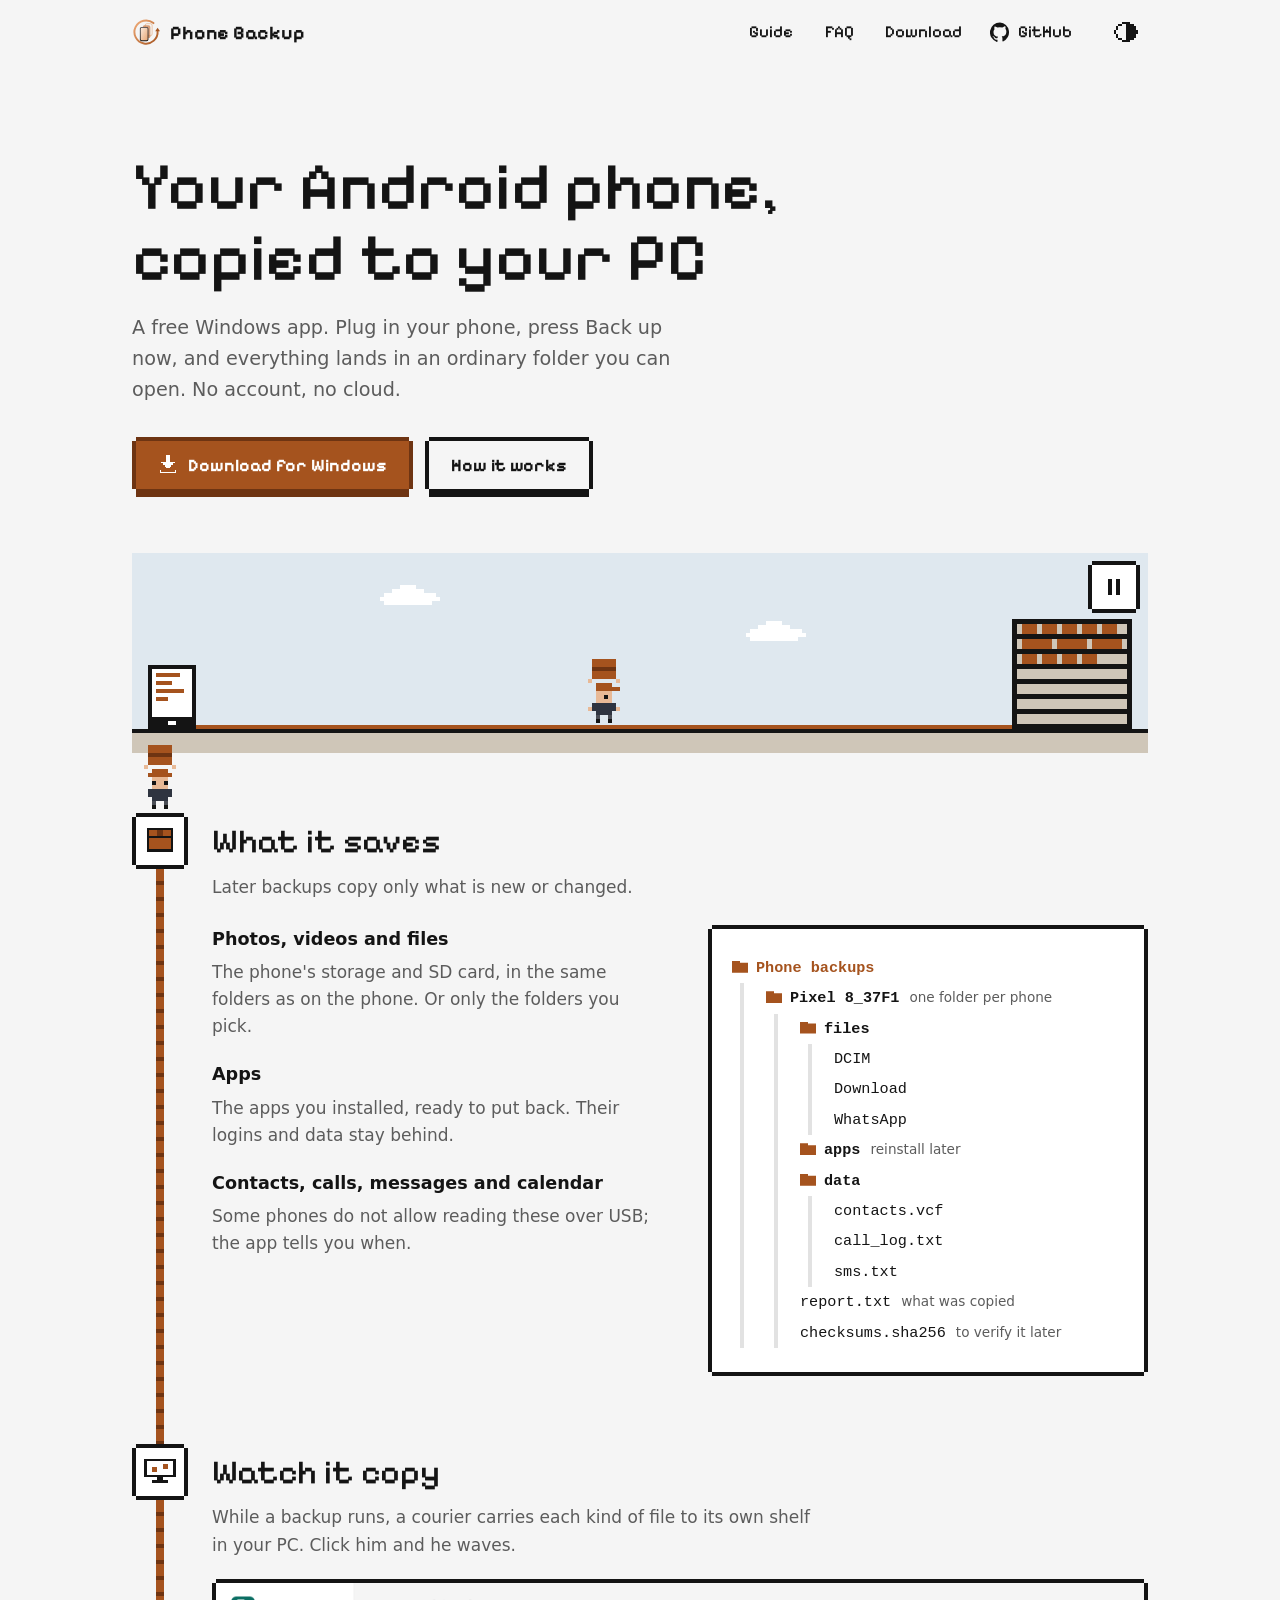
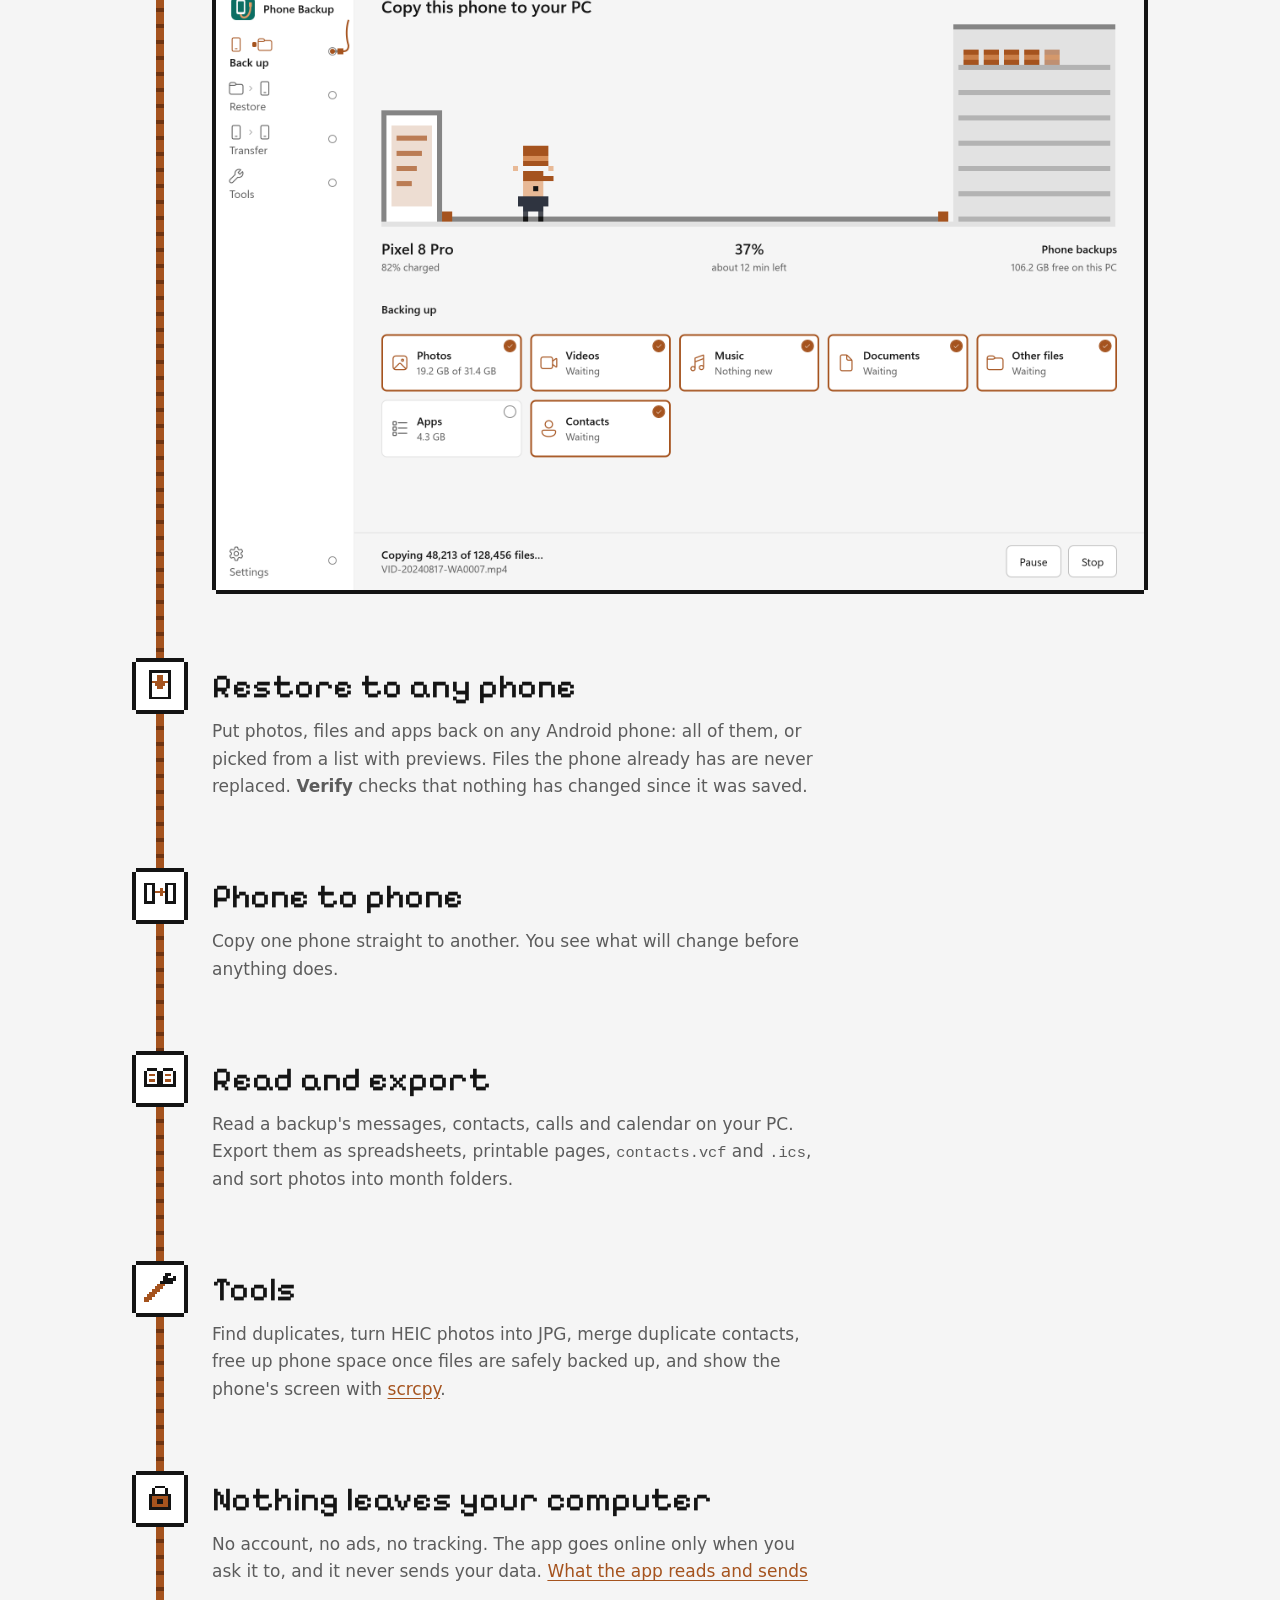
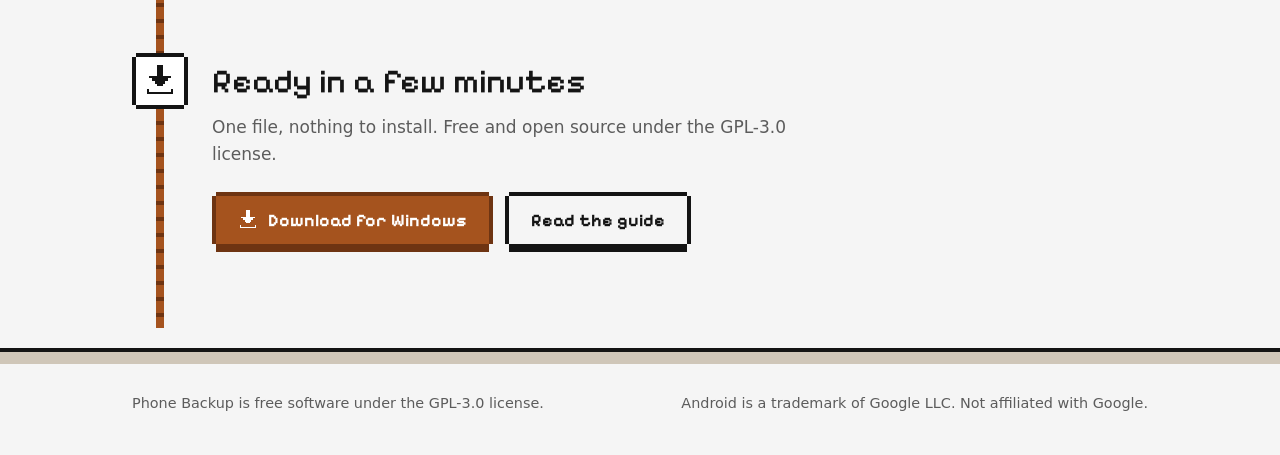
==== commit 85c2d373: "Website: new logo in the header and as the browser tab icon Every page header now shows docs/logo.sv" ====
--- a/docs/index.html
+++ b/docs/index.html
@@ -3,6 +3,8 @@
 <head>
 <meta charset="utf-8">
 <meta name="viewport" content="width=device-width, initial-scale=1">
+<link rel="icon" href="favicon.ico" sizes="any">
+<link rel="icon" href="favicon.svg" type="image/svg+xml">
 <title>Phone Backup: free Android backup for Windows</title>
 <meta name="description" content="A free, open-source Windows app that backs up an Android phone over USB or Wi-Fi. No account, no cloud.">
 <meta name="color-scheme" content="light dark">
@@ -19,7 +21,7 @@
 <header>
   <div class="wrap">
     <a class="brand" href="./">
-      <span class="logo" aria-hidden="true"><svg width="24" height="24" viewBox="0 0 24 24" fill="none" stroke="currentColor" stroke-width="2" stroke-linecap="round" stroke-linejoin="round" aria-hidden="true"><rect x="6" y="2" width="12" height="20" rx="2.5"/><path d="M12 7v7m-3-3 3 3 3-3"/></svg></span>
+      <span class="logo" aria-hidden="true"><img src="logo.svg" width="28" height="28" alt=""></span>
       Phone Backup
     </a>
     <nav aria-label="Pages">
--- a/docs/site.css
+++ b/docs/site.css
@@ -58,7 +58,7 @@
 header .wrap { display: flex; flex-wrap: wrap; align-items: center; justify-content: space-between; gap: 0 24px; min-height: 64px; }
 .brand { display: flex; align-items: center; gap: 10px; font: 700 1.2rem var(--pixel); color: var(--ink); text-decoration: none; min-height: 44px; }
 /* Logo spot: a fixed square so the logo can be swapped in without moving the header. */
-.logo { display: inline-grid; place-items: center; width: 28px; height: 28px; flex-shrink: 0; color: var(--accent); }
+.logo { display: inline-grid; place-items: center; width: 28px; height: 28px; flex-shrink: 0; }
 .logo > * { max-width: 100%; max-height: 100%; }
 nav { display: flex; flex-wrap: wrap; gap: 0 20px; }
 .nav-link { color: var(--ink); min-height: 44px; min-width: 44px; justify-content: center; display: inline-flex; align-items: center; gap: 8px; padding: 0 4px; text-decoration: none; font: 500 1.05rem var(--pixel); }
